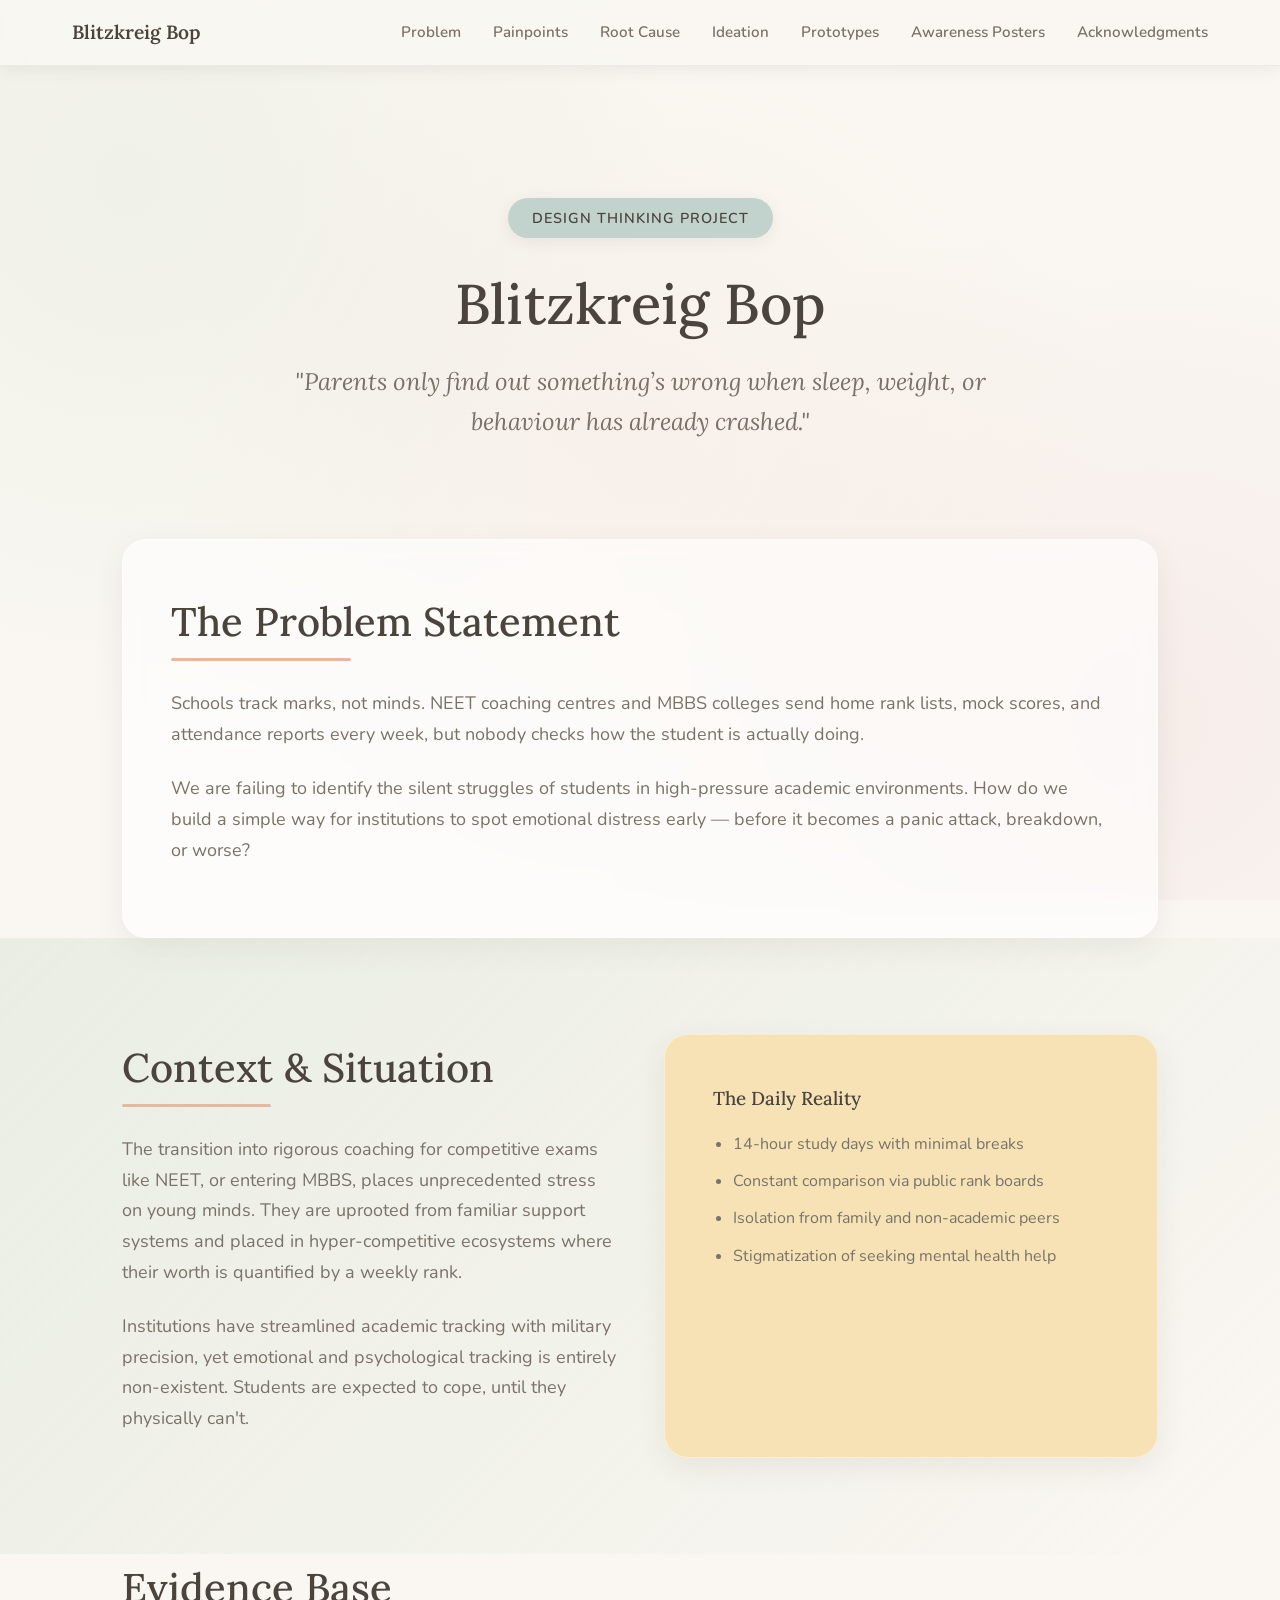
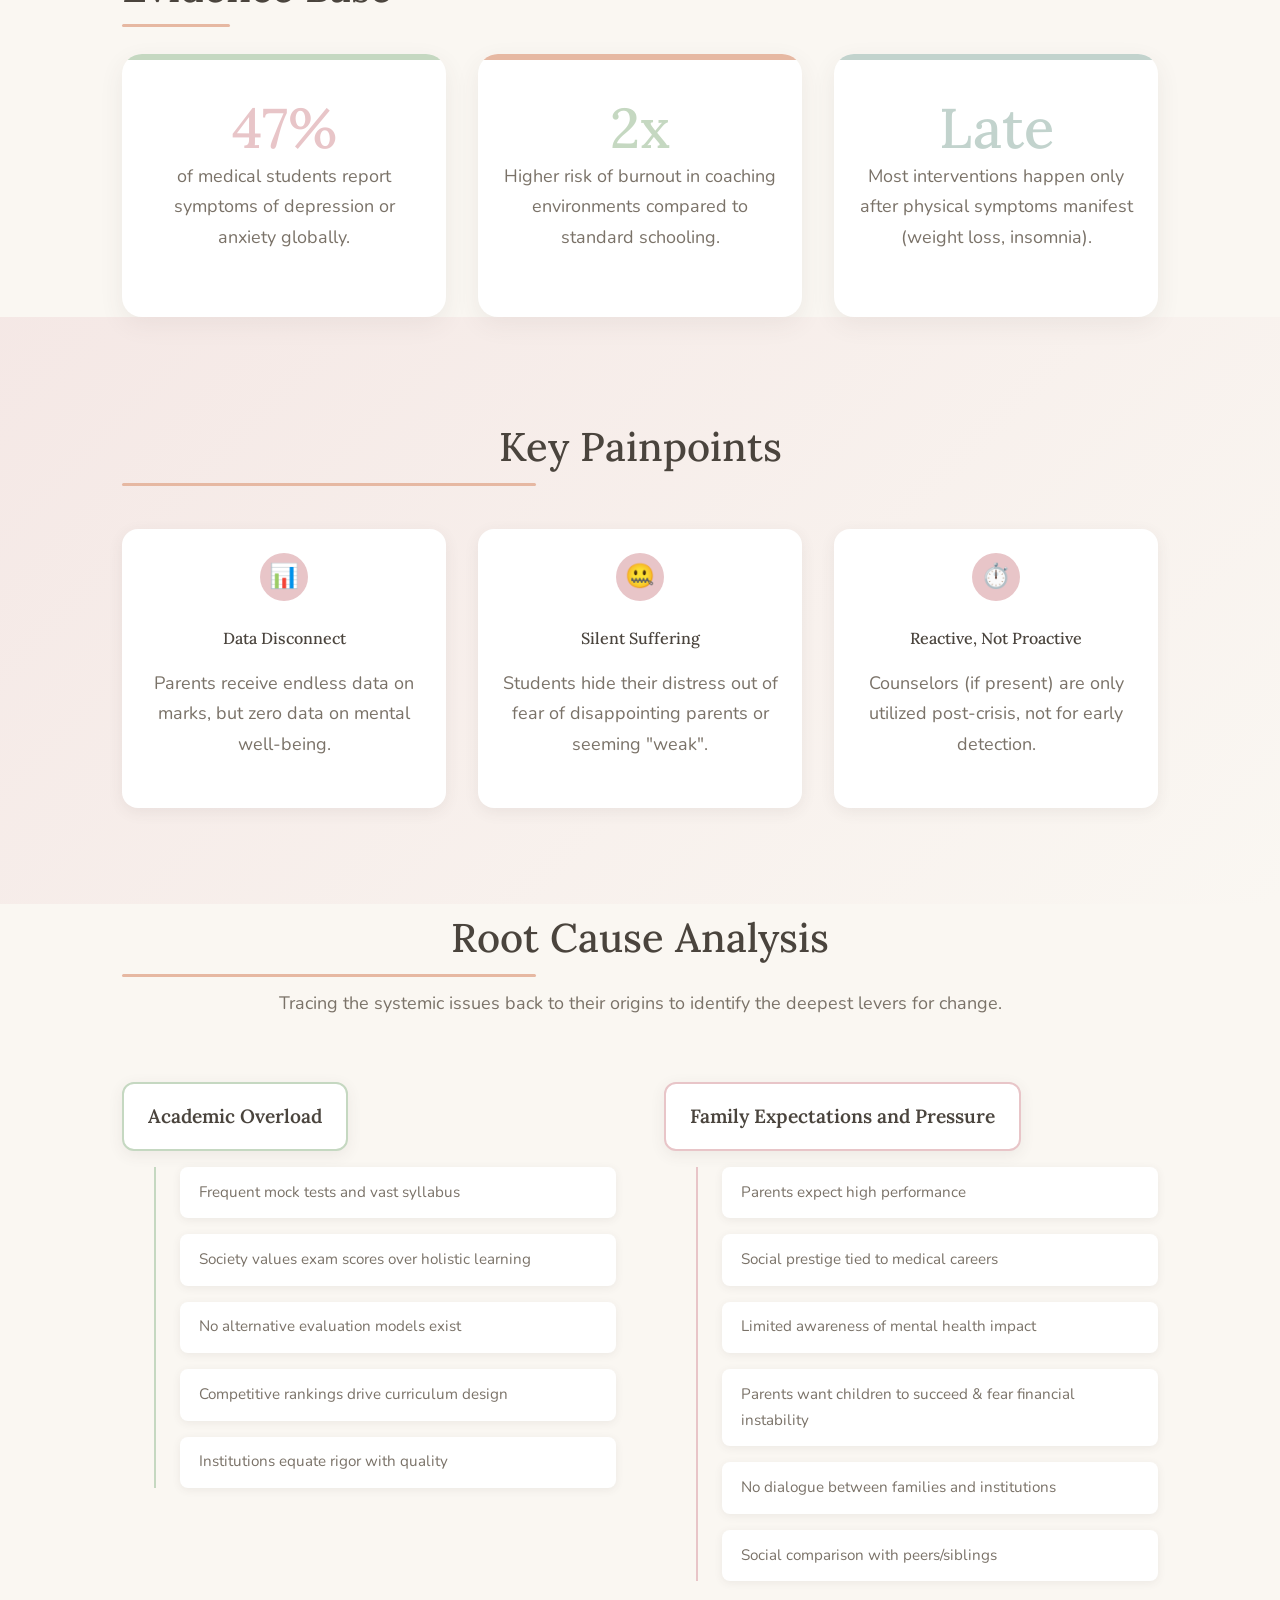
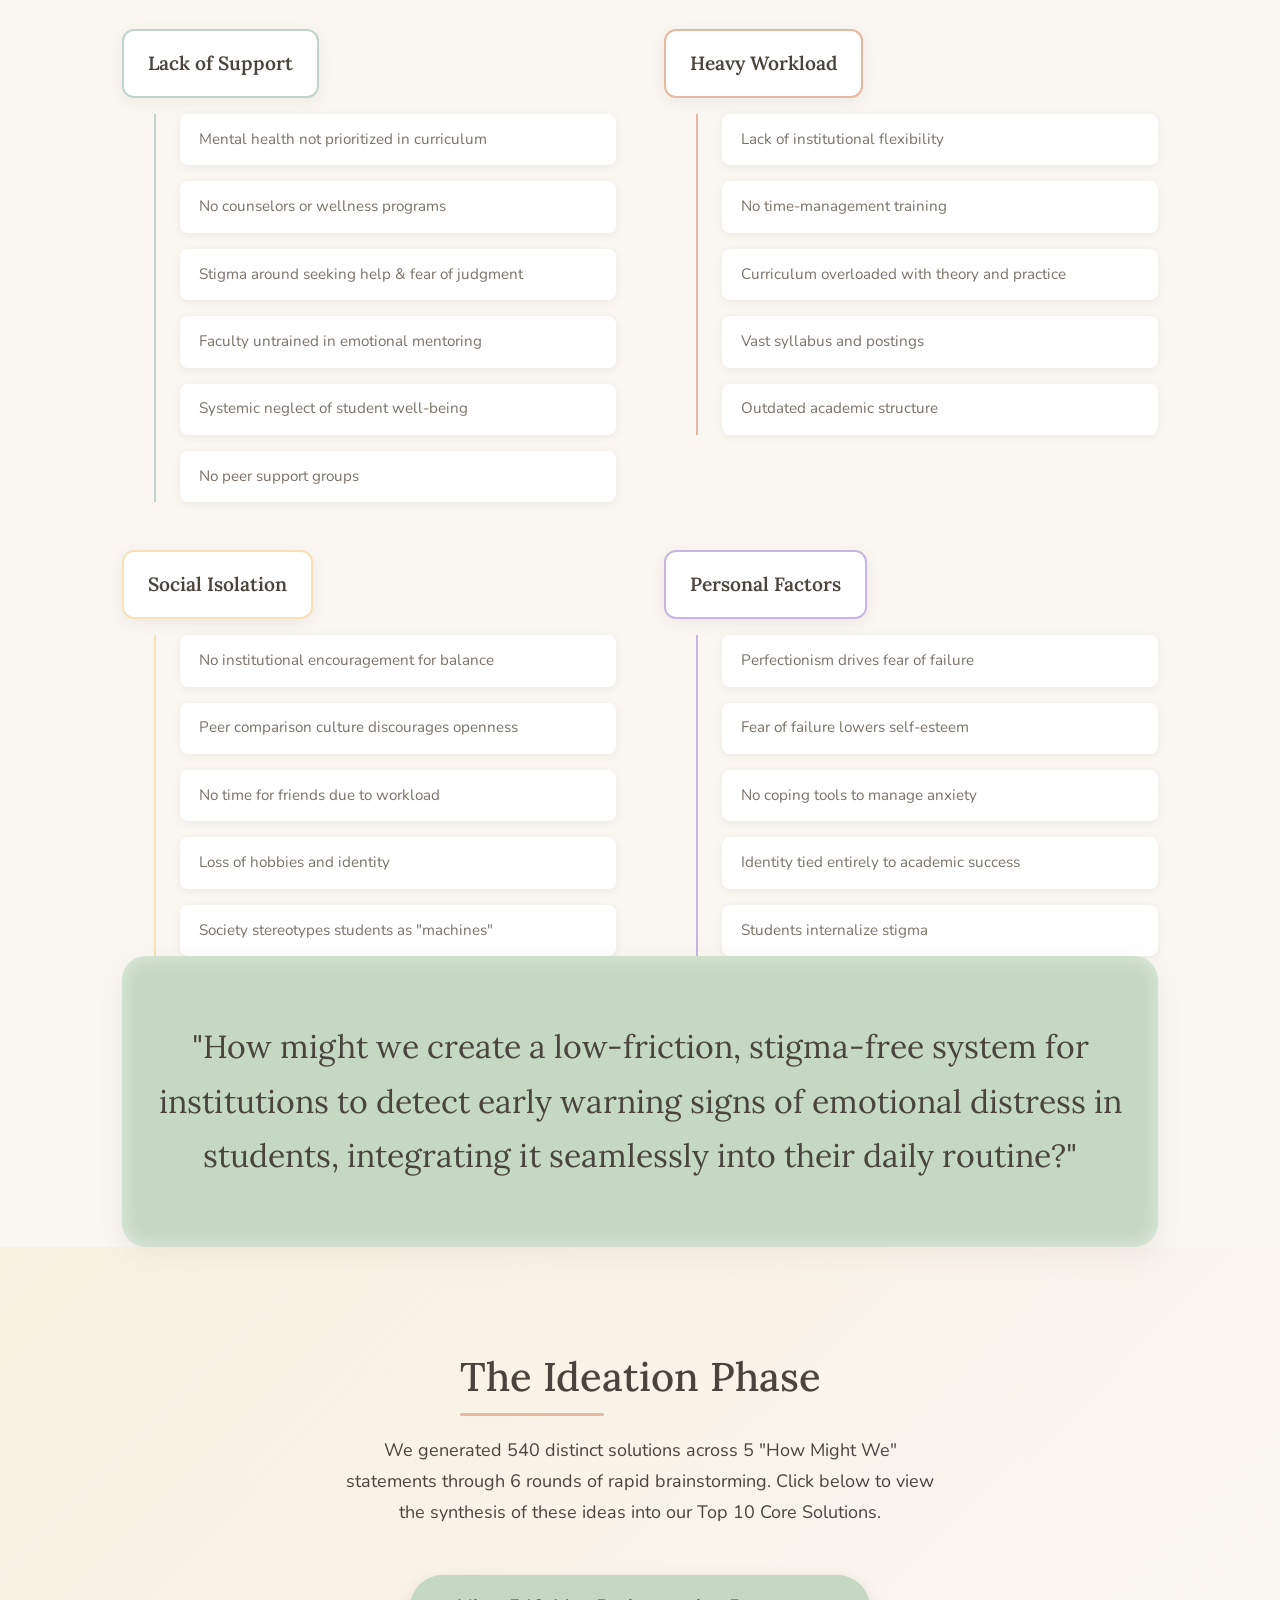
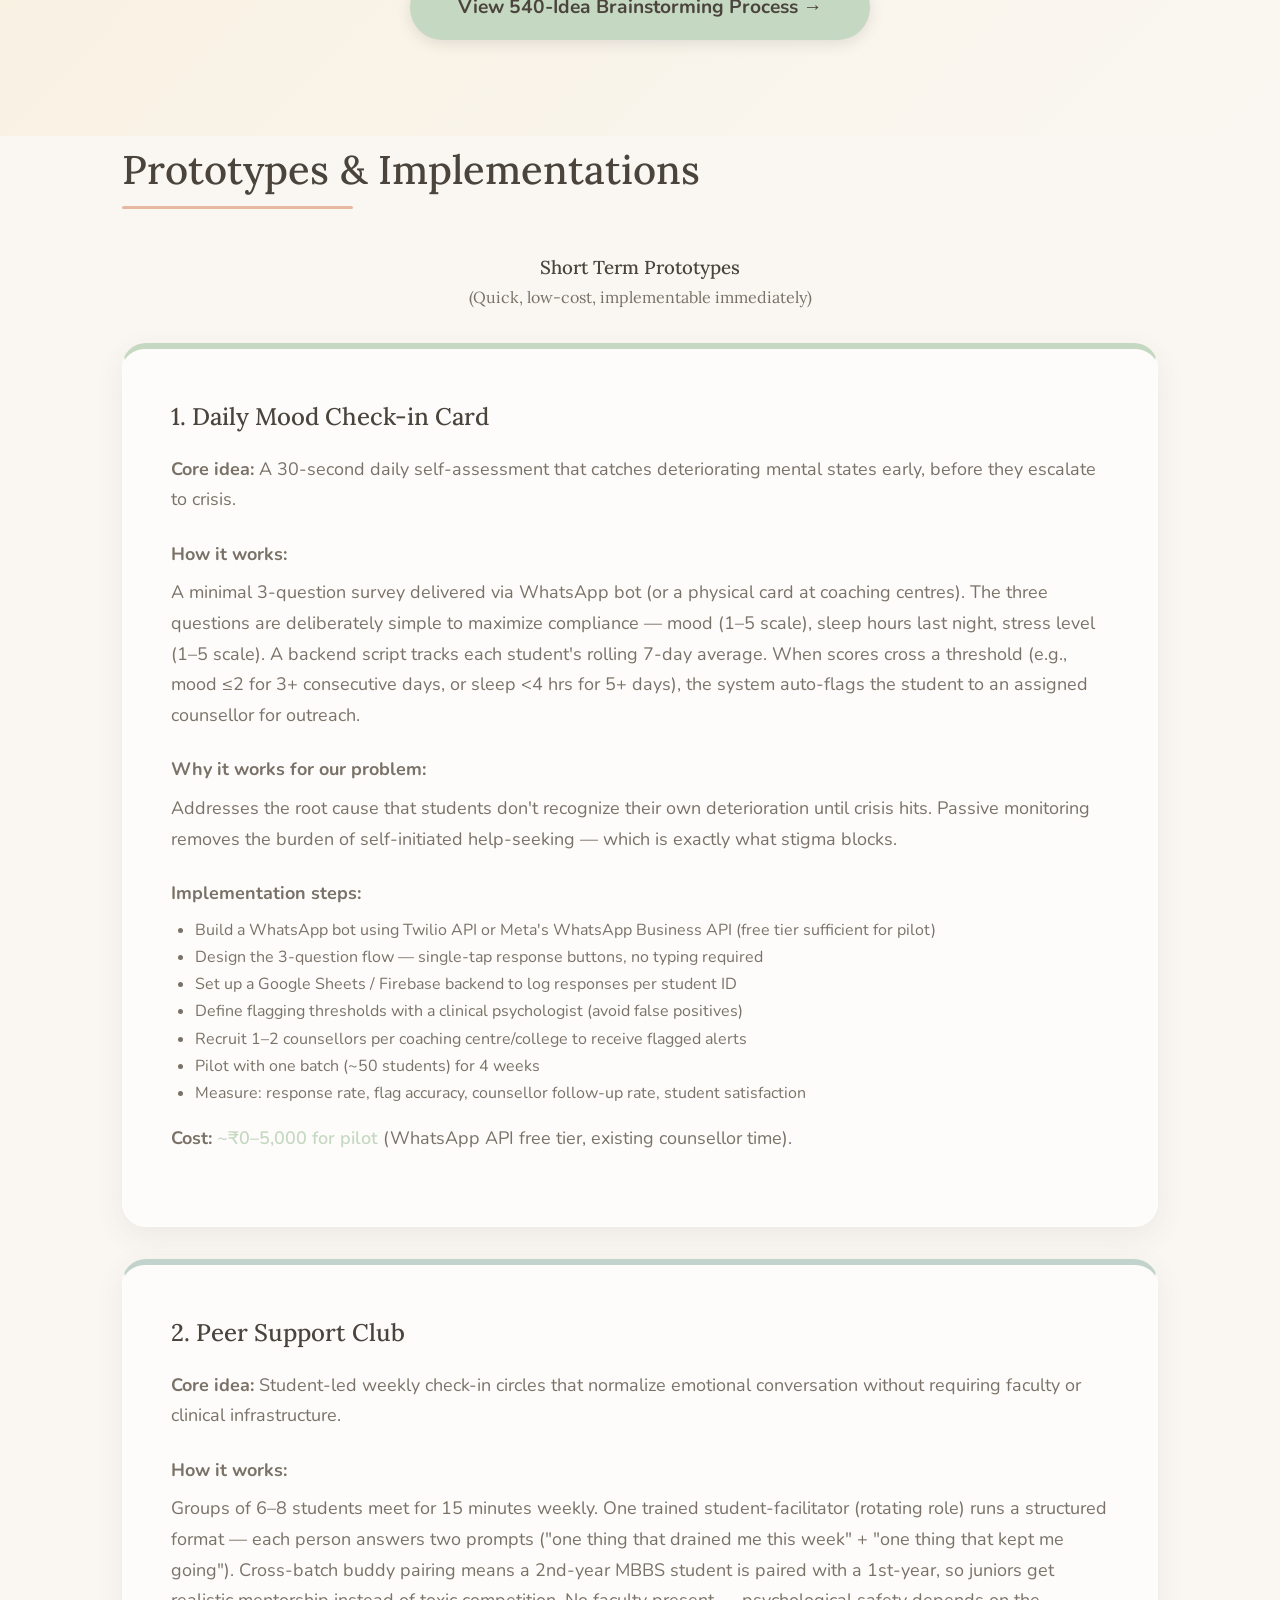
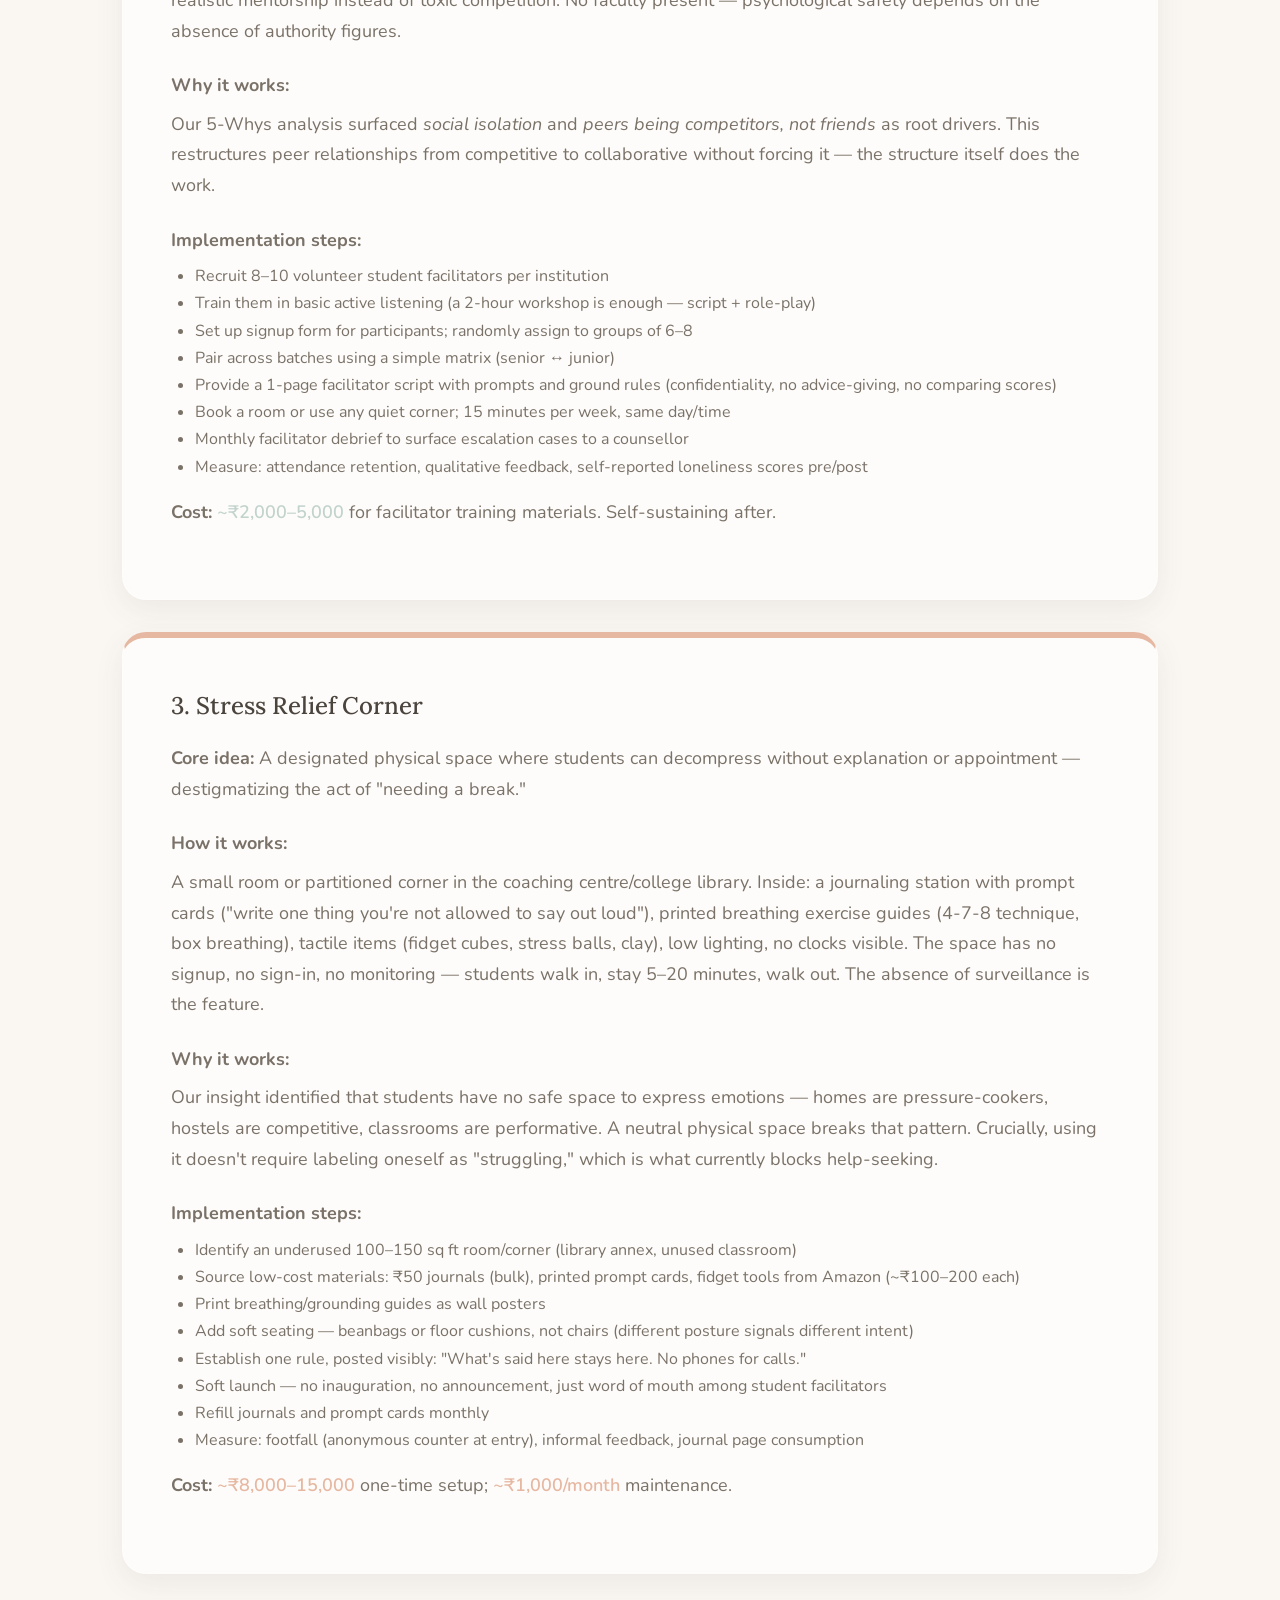
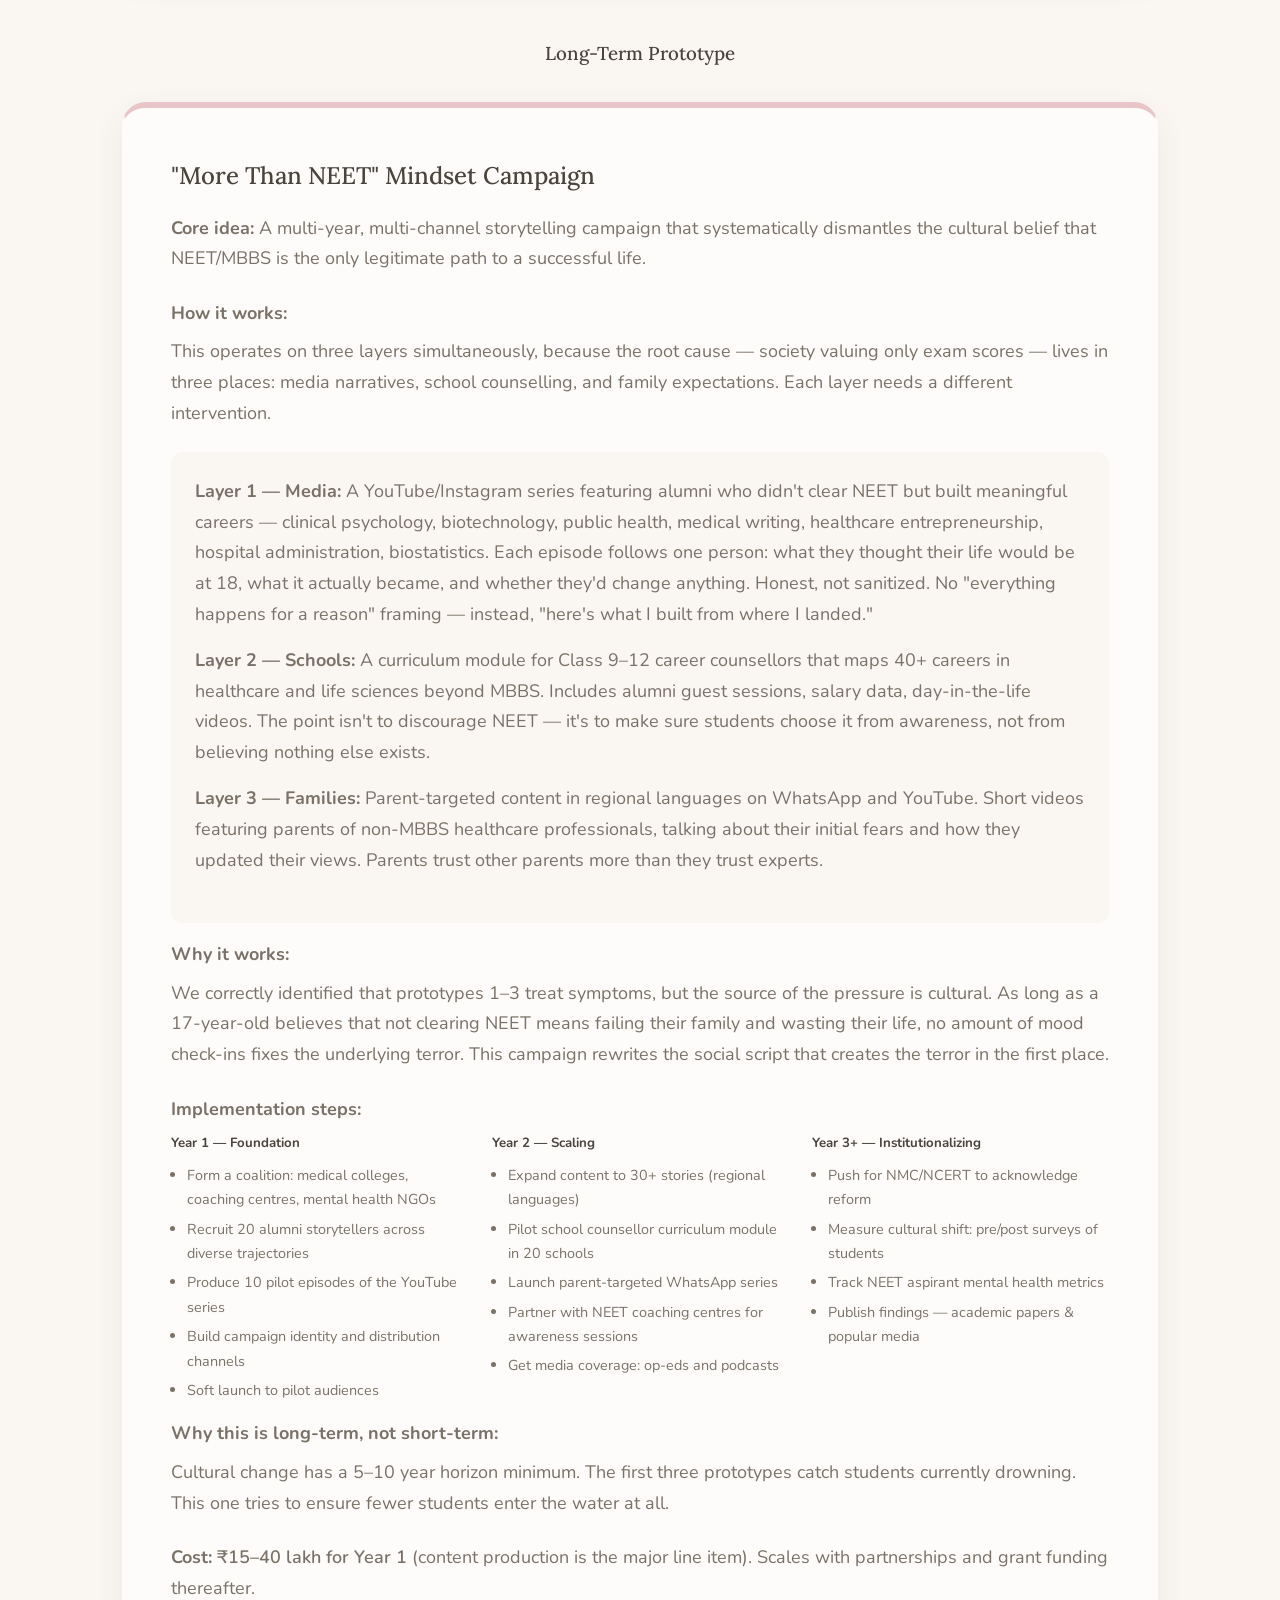
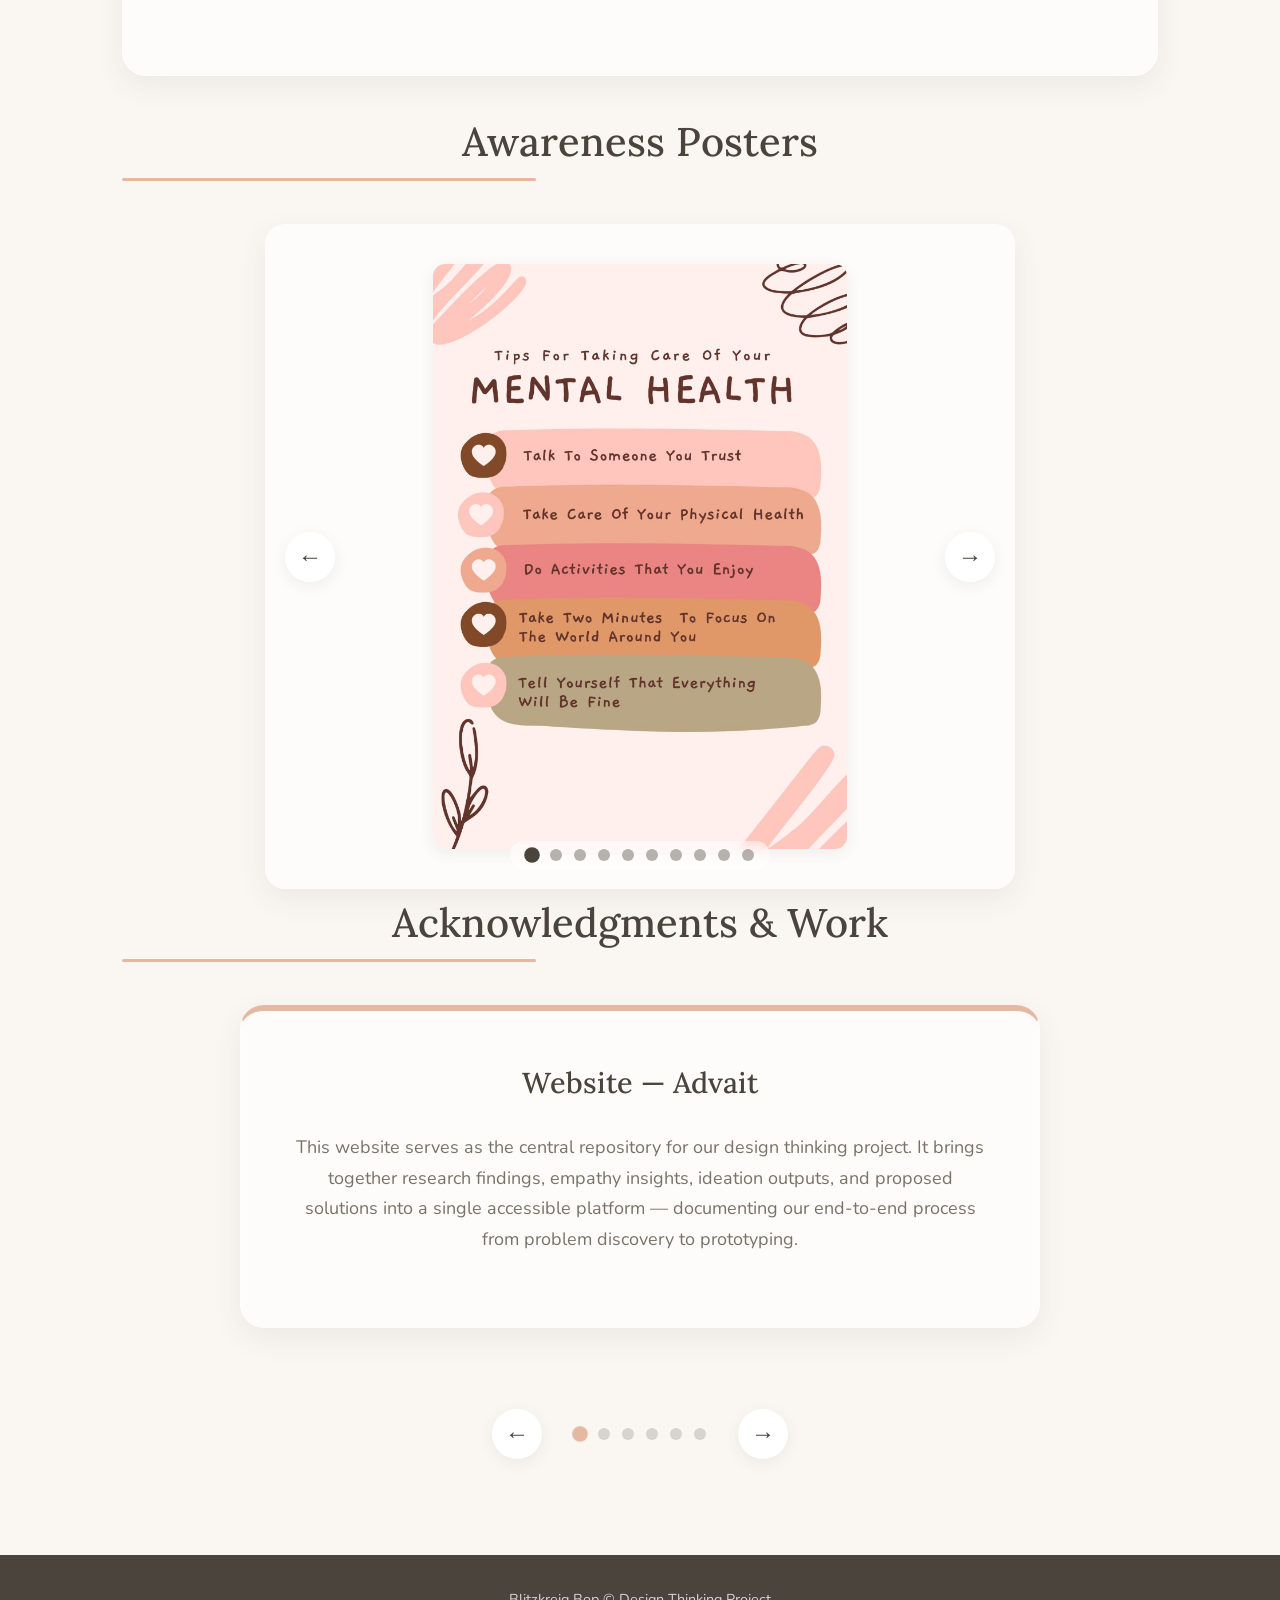
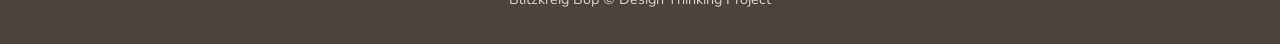
==== index.html @ dcf1cdd2 "Add files via upload" ====
<!DOCTYPE html>
<html lang="en">
<head>
    <meta charset="UTF-8">
    <meta name="viewport" content="width=device-width, initial-scale=1.0">
    <title>Blitzkreig Bop | Early Spotting of Emotional Distress</title>
    <link rel="stylesheet" href="styles.css">
</head>
<body>

    <nav class="navbar">
        <div class="nav-container">
            <a href="#" class="nav-logo">Blitzkreig Bop</a>
            <ul class="nav-links">
                <li><a href="#problem">Problem</a></li>
                <li><a href="#painpoints">Painpoints</a></li>
                <li><a href="#root-cause">Root Cause</a></li>
                <li><a href="#ideas">Ideation</a></li>
                <li><a href="#prototype">Prototypes</a></li>
                <li><a href="#awareness">Awareness Posters</a></li>
                <li><a href="#acknowledgments">Acknowledgments</a></li>
            </ul>
        </div>
    </nav>

    <header class="reveal">
        <div class="container">
            <span class="hero-badge">Design Thinking Project</span>
            <h1>Blitzkreig Bop</h1>
            <p class="hero-subtitle">"Parents only find out something’s wrong when sleep, weight, or behaviour has already crashed."</p>
        </div>
    </header>

    <section id="problem" class="container reveal">
        <div class="card">
            <h2>The Problem Statement</h2>
            <p>Schools track marks, not minds. NEET coaching centres and MBBS colleges send home rank lists, mock scores, and attendance reports every week, but nobody checks how the student is actually doing.</p>
            <p>We are failing to identify the silent struggles of students in high-pressure academic environments. How do we build a simple way for institutions to spot emotional distress early — before it becomes a panic attack, breakdown, or worse?</p>
        </div>
    </section>

    <section id="context" class="bg-sage reveal">
        <div class="container grid-2">
            <div>
                <h2>Context & Situation</h2>
                <p>The transition into rigorous coaching for competitive exams like NEET, or entering MBBS, places unprecedented stress on young minds. They are uprooted from familiar support systems and placed in hyper-competitive ecosystems where their worth is quantified by a weekly rank.</p>
                <p>Institutions have streamlined academic tracking with military precision, yet emotional and psychological tracking is entirely non-existent. Students are expected to cope, until they physically can't.</p>
            </div>
            <div class="card" style="background: var(--pastel-yellow);">
                <h3>The Daily Reality</h3>
                <ul style="list-style-type: disc; padding-left: 20px; color: var(--text-light);">
                    <li style="margin-bottom: 10px;">14-hour study days with minimal breaks</li>
                    <li style="margin-bottom: 10px;">Constant comparison via public rank boards</li>
                    <li style="margin-bottom: 10px;">Isolation from family and non-academic peers</li>
                    <li style="margin-bottom: 10px;">Stigmatization of seeking mental health help</li>
                </ul>
            </div>
        </div>
    </section>

    <section id="evidence" class="container reveal">
        <h2>Evidence Base</h2>
        <div class="grid-3">
            <div class="idea-card">
                <h1 style="color: var(--pastel-rose); margin-bottom: 0;">47%</h1>
                <p>of medical students report symptoms of depression or anxiety globally.</p>
            </div>
            <div class="idea-card">
                <h1 style="color: var(--pastel-sage); margin-bottom: 0;">2x</h1>
                <p>Higher risk of burnout in coaching environments compared to standard schooling.</p>
            </div>
            <div class="idea-card">
                <h1 style="color: var(--pastel-blue); margin-bottom: 0;">Late</h1>
                <p>Most interventions happen only after physical symptoms manifest (weight loss, insomnia).</p>
            </div>
        </div>
    </section>

    <section id="painpoints" class="bg-rose reveal">
        <div class="container">
            <h2 style="text-align: center; width: 100%; margin-bottom: 3rem;">Key Painpoints</h2>
            <ul class="painpoint-list grid-3" style="padding: 0;">
                <li class="painpoint-item" style="flex-direction: column; text-align: center; align-items: center; margin-bottom: 0;">
                    <div class="painpoint-icon" style="margin-right: 0; margin-bottom: 1.5rem;">📊</div>
                    <div>
                        <h4>Data Disconnect</h4>
                        <p>Parents receive endless data on marks, but zero data on mental well-being.</p>
                    </div>
                </li>
                <li class="painpoint-item" style="flex-direction: column; text-align: center; align-items: center; margin-bottom: 0;">
                    <div class="painpoint-icon" style="margin-right: 0; margin-bottom: 1.5rem;">🤐</div>
                    <div>
                        <h4>Silent Suffering</h4>
                        <p>Students hide their distress out of fear of disappointing parents or seeming "weak".</p>
                    </div>
                </li>
                <li class="painpoint-item" style="flex-direction: column; text-align: center; align-items: center; margin-bottom: 0;">
                    <div class="painpoint-icon" style="margin-right: 0; margin-bottom: 1.5rem;">⏱️</div>
                    <div>
                        <h4>Reactive, Not Proactive</h4>
                        <p>Counselors (if present) are only utilized post-crisis, not for early detection.</p>
                    </div>
                </li>
            </ul>
        </div>
    </section>

    <section id="root-cause" class="container reveal">
        <h2 style="text-align: center; width: 100%; margin-bottom: 1rem;">Root Cause Analysis</h2>
        <p style="text-align: center; max-width: 800px; margin: 0 auto 4rem; color: var(--text-light);">Tracing the systemic issues back to their origins to identify the deepest levers for change.</p>
        
        <div class="node-grid">
            <div class="node-group">
                <div class="main-node" style="border-color: var(--pastel-sage);">Academic Overload</div>
                <div class="sub-nodes-list" style="border-left-color: var(--pastel-sage);">
                    <div class="sub-node-item">Frequent mock tests and vast syllabus</div>
                    <div class="sub-node-item">Society values exam scores over holistic learning</div>
                    <div class="sub-node-item">No alternative evaluation models exist</div>
                    <div class="sub-node-item">Competitive rankings drive curriculum design</div>
                    <div class="sub-node-item">Institutions equate rigor with quality</div>
                </div>
            </div>

            <div class="node-group">
                <div class="main-node" style="border-color: var(--pastel-rose);">Family Expectations and Pressure</div>
                <div class="sub-nodes-list" style="border-left-color: var(--pastel-rose);">
                    <div class="sub-node-item">Parents expect high performance</div>
                    <div class="sub-node-item">Social prestige tied to medical careers</div>
                    <div class="sub-node-item">Limited awareness of mental health impact</div>
                    <div class="sub-node-item">Parents want children to succeed & fear financial instability</div>
                    <div class="sub-node-item">No dialogue between families and institutions</div>
                    <div class="sub-node-item">Social comparison with peers/siblings</div>
                </div>
            </div>

            <div class="node-group">
                <div class="main-node" style="border-color: var(--pastel-blue);">Lack of Support</div>
                <div class="sub-nodes-list" style="border-left-color: var(--pastel-blue);">
                    <div class="sub-node-item">Mental health not prioritized in curriculum</div>
                    <div class="sub-node-item">No counselors or wellness programs</div>
                    <div class="sub-node-item">Stigma around seeking help & fear of judgment</div>
                    <div class="sub-node-item">Faculty untrained in emotional mentoring</div>
                    <div class="sub-node-item">Systemic neglect of student well-being</div>
                    <div class="sub-node-item">No peer support groups</div>
                </div>
            </div>

            <div class="node-group">
                <div class="main-node" style="border-color: var(--pastel-peach);">Heavy Workload</div>
                <div class="sub-nodes-list" style="border-left-color: var(--pastel-peach);">
                    <div class="sub-node-item">Lack of institutional flexibility</div>
                    <div class="sub-node-item">No time-management training</div>
                    <div class="sub-node-item">Curriculum overloaded with theory and practice</div>
                    <div class="sub-node-item">Vast syllabus and postings</div>
                    <div class="sub-node-item">Outdated academic structure</div>
                </div>
            </div>

            <div class="node-group">
                <div class="main-node" style="border-color: var(--pastel-yellow);">Social Isolation</div>
                <div class="sub-nodes-list" style="border-left-color: var(--pastel-yellow);">
                    <div class="sub-node-item">No institutional encouragement for balance</div>
                    <div class="sub-node-item">Peer comparison culture discourages openness</div>
                    <div class="sub-node-item">No time for friends due to workload</div>
                    <div class="sub-node-item">Loss of hobbies and identity</div>
                    <div class="sub-node-item">Society stereotypes students as "machines"</div>
                </div>
            </div>

            <div class="node-group">
                <div class="main-node" style="border-color: #C8B6E2;">Personal Factors</div>
                <div class="sub-nodes-list" style="border-left-color: #C8B6E2;">
                    <div class="sub-node-item">Perfectionism drives fear of failure</div>
                    <div class="sub-node-item">Fear of failure lowers self-esteem</div>
                    <div class="sub-node-item">No coping tools to manage anxiety</div>
                    <div class="sub-node-item">Identity tied entirely to academic success</div>
                    <div class="sub-node-item">Students internalize stigma</div>
                </div>
            </div>
        </div>
    </section>

    <section id="hmw" class="container reveal">
        <div class="hmw-statement">
            "How might we create a low-friction, stigma-free system for institutions to detect early warning signs of emotional distress in students, integrating it seamlessly into their daily routine?"
        </div>
    </section>

    <section id="ideas" class="bg-yellow reveal" style="text-align: center; padding: 6rem 0;">
        <div class="container">
            <h2 style="margin-bottom: 1.5rem;">The Ideation Phase</h2>
            <p style="margin-bottom: 3rem; max-width: 600px; margin-left: auto; margin-right: auto; color: var(--text-color);">We generated 540 distinct solutions across 5 "How Might We" statements through 6 rounds of rapid brainstorming. Click below to view the synthesis of these ideas into our Top 10 Core Solutions.</p>
            
            <a href="ideation.html" style="display: inline-block; background-color: var(--pastel-sage); color: var(--text-color); font-weight: bold; font-size: 1.2rem; padding: 1rem 3rem; border-radius: 50px; text-decoration: none; box-shadow: 0 4px 15px rgba(0,0,0,0.1); transition: transform 0.3s ease;">
                View 540-Idea Brainstorming Process →
            </a>
        </div>
    </section>

    <section id="prototype" class="container reveal">
        <h2 style="text-align: center; margin-bottom: 3rem;">Prototypes & Implementations</h2>

        <h3 style="text-align: center; margin-bottom: 2rem;">Short Term Prototypes <span style="font-size: 1rem; color: var(--text-light); font-weight: normal; display: block;">(Quick, low-cost, implementable immediately)</span></h3>
        
        <div class="card" style="border-top: 6px solid var(--pastel-sage); margin-bottom: 2rem;">
            <h4 style="font-size: 1.5rem; margin-bottom: 1rem; color: var(--text-color);">1. Daily Mood Check-in Card</h4>
            <p><strong>Core idea:</strong> A 30-second daily self-assessment that catches deteriorating mental states early, before they escalate to crisis.</p>
            
            <p style="margin-top: 1rem; margin-bottom: 0.5rem;"><strong>How it works:</strong></p>
            <p>A minimal 3-question survey delivered via WhatsApp bot (or a physical card at coaching centres). The three questions are deliberately simple to maximize compliance — mood (1–5 scale), sleep hours last night, stress level (1–5 scale). A backend script tracks each student's rolling 7-day average. When scores cross a threshold (e.g., mood ≤2 for 3+ consecutive days, or sleep &lt;4 hrs for 5+ days), the system auto-flags the student to an assigned counsellor for outreach.</p>
            
            <p style="margin-top: 1rem; margin-bottom: 0.5rem;"><strong>Why it works for our problem:</strong></p>
            <p>Addresses the root cause that students don't recognize their own deterioration until crisis hits. Passive monitoring removes the burden of self-initiated help-seeking — which is exactly what stigma blocks.</p>

            <p style="margin-top: 1rem; margin-bottom: 0.5rem;"><strong>Implementation steps:</strong></p>
            <ul style="list-style-type: disc; padding-left: 1.5rem; margin-bottom: 1rem; color: var(--text-light);">
                <li>Build a WhatsApp bot using Twilio API or Meta's WhatsApp Business API (free tier sufficient for pilot)</li>
                <li>Design the 3-question flow — single-tap response buttons, no typing required</li>
                <li>Set up a Google Sheets / Firebase backend to log responses per student ID</li>
                <li>Define flagging thresholds with a clinical psychologist (avoid false positives)</li>
                <li>Recruit 1–2 counsellors per coaching centre/college to receive flagged alerts</li>
                <li>Pilot with one batch (~50 students) for 4 weeks</li>
                <li>Measure: response rate, flag accuracy, counsellor follow-up rate, student satisfaction</li>
            </ul>

            <p><strong>Cost:</strong> <span style="color: var(--pastel-sage); font-weight: 600;">~₹0–5,000 for pilot</span> (WhatsApp API free tier, existing counsellor time).</p>
        </div>

        <div class="card" style="border-top: 6px solid var(--pastel-blue); margin-bottom: 2rem;">
            <h4 style="font-size: 1.5rem; margin-bottom: 1rem; color: var(--text-color);">2. Peer Support Club</h4>
            <p><strong>Core idea:</strong> Student-led weekly check-in circles that normalize emotional conversation without requiring faculty or clinical infrastructure.</p>
            
            <p style="margin-top: 1rem; margin-bottom: 0.5rem;"><strong>How it works:</strong></p>
            <p>Groups of 6–8 students meet for 15 minutes weekly. One trained student-facilitator (rotating role) runs a structured format — each person answers two prompts ("one thing that drained me this week" + "one thing that kept me going"). Cross-batch buddy pairing means a 2nd-year MBBS student is paired with a 1st-year, so juniors get realistic mentorship instead of toxic competition. No faculty present — psychological safety depends on the absence of authority figures.</p>

            <p style="margin-top: 1rem; margin-bottom: 0.5rem;"><strong>Why it works:</strong></p>
            <p>Our 5-Whys analysis surfaced <em>social isolation</em> and <em>peers being competitors, not friends</em> as root drivers. This restructures peer relationships from competitive to collaborative without forcing it — the structure itself does the work.</p>

            <p style="margin-top: 1rem; margin-bottom: 0.5rem;"><strong>Implementation steps:</strong></p>
            <ul style="list-style-type: disc; padding-left: 1.5rem; margin-bottom: 1rem; color: var(--text-light);">
                <li>Recruit 8–10 volunteer student facilitators per institution</li>
                <li>Train them in basic active listening (a 2-hour workshop is enough — script + role-play)</li>
                <li>Set up signup form for participants; randomly assign to groups of 6–8</li>
                <li>Pair across batches using a simple matrix (senior ↔ junior)</li>
                <li>Provide a 1-page facilitator script with prompts and ground rules (confidentiality, no advice-giving, no comparing scores)</li>
                <li>Book a room or use any quiet corner; 15 minutes per week, same day/time</li>
                <li>Monthly facilitator debrief to surface escalation cases to a counsellor</li>
                <li>Measure: attendance retention, qualitative feedback, self-reported loneliness scores pre/post</li>
            </ul>

            <p><strong>Cost:</strong> <span style="color: var(--pastel-blue); font-weight: 600;">~₹2,000–5,000</span> for facilitator training materials. Self-sustaining after.</p>
        </div>

        <div class="card" style="border-top: 6px solid var(--pastel-peach); margin-bottom: 4rem;">
            <h4 style="font-size: 1.5rem; margin-bottom: 1rem; color: var(--text-color);">3. Stress Relief Corner</h4>
            <p><strong>Core idea:</strong> A designated physical space where students can decompress without explanation or appointment — destigmatizing the act of "needing a break."</p>

            <p style="margin-top: 1rem; margin-bottom: 0.5rem;"><strong>How it works:</strong></p>
            <p>A small room or partitioned corner in the coaching centre/college library. Inside: a journaling station with prompt cards ("write one thing you're not allowed to say out loud"), printed breathing exercise guides (4-7-8 technique, box breathing), tactile items (fidget cubes, stress balls, clay), low lighting, no clocks visible. The space has no signup, no sign-in, no monitoring — students walk in, stay 5–20 minutes, walk out. The absence of surveillance is the feature.</p>

            <p style="margin-top: 1rem; margin-bottom: 0.5rem;"><strong>Why it works:</strong></p>
            <p>Our insight identified that students have no safe space to express emotions — homes are pressure-cookers, hostels are competitive, classrooms are performative. A neutral physical space breaks that pattern. Crucially, using it doesn't require labeling oneself as "struggling," which is what currently blocks help-seeking.</p>

            <p style="margin-top: 1rem; margin-bottom: 0.5rem;"><strong>Implementation steps:</strong></p>
            <ul style="list-style-type: disc; padding-left: 1.5rem; margin-bottom: 1rem; color: var(--text-light);">
                <li>Identify an underused 100–150 sq ft room/corner (library annex, unused classroom)</li>
                <li>Source low-cost materials: ₹50 journals (bulk), printed prompt cards, fidget tools from Amazon (~₹100–200 each)</li>
                <li>Print breathing/grounding guides as wall posters</li>
                <li>Add soft seating — beanbags or floor cushions, not chairs (different posture signals different intent)</li>
                <li>Establish one rule, posted visibly: "What's said here stays here. No phones for calls."</li>
                <li>Soft launch — no inauguration, no announcement, just word of mouth among student facilitators</li>
                <li>Refill journals and prompt cards monthly</li>
                <li>Measure: footfall (anonymous counter at entry), informal feedback, journal page consumption</li>
            </ul>

            <p><strong>Cost:</strong> <span style="color: var(--pastel-peach); font-weight: 600;">~₹8,000–15,000</span> one-time setup; <span style="color: var(--pastel-peach); font-weight: 600;">~₹1,000/month</span> maintenance.</p>
        </div>


        <h3 style="text-align: center; margin-bottom: 2rem;">Long-Term Prototype</h3>

        <div class="card" style="border-top: 6px solid var(--pastel-rose); margin-bottom: 2rem;">
            <h4 style="font-size: 1.5rem; margin-bottom: 1rem; color: var(--text-color);">"More Than NEET" Mindset Campaign</h4>
            <p><strong>Core idea:</strong> A multi-year, multi-channel storytelling campaign that systematically dismantles the cultural belief that NEET/MBBS is the only legitimate path to a successful life.</p>

            <p style="margin-top: 1rem; margin-bottom: 0.5rem;"><strong>How it works:</strong></p>
            <p>This operates on three layers simultaneously, because the root cause — society valuing only exam scores — lives in three places: media narratives, school counselling, and family expectations. Each layer needs a different intervention.</p>
            
            <div style="background-color: var(--bg-color); padding: 1.5rem; border-radius: 12px; margin: 1rem 0;">
                <p style="margin-bottom: 1rem;"><strong>Layer 1 — Media:</strong> A YouTube/Instagram series featuring alumni who didn't clear NEET but built meaningful careers — clinical psychology, biotechnology, public health, medical writing, healthcare entrepreneurship, hospital administration, biostatistics. Each episode follows one person: what they thought their life would be at 18, what it actually became, and whether they'd change anything. Honest, not sanitized. No "everything happens for a reason" framing — instead, "here's what I built from where I landed."</p>
                <p style="margin-bottom: 1rem;"><strong>Layer 2 — Schools:</strong> A curriculum module for Class 9–12 career counsellors that maps 40+ careers in healthcare and life sciences beyond MBBS. Includes alumni guest sessions, salary data, day-in-the-life videos. The point isn't to discourage NEET — it's to make sure students choose it from awareness, not from believing nothing else exists.</p>
                <p><strong>Layer 3 — Families:</strong> Parent-targeted content in regional languages on WhatsApp and YouTube. Short videos featuring parents of non-MBBS healthcare professionals, talking about their initial fears and how they updated their views. Parents trust other parents more than they trust experts.</p>
            </div>

            <p style="margin-top: 1rem; margin-bottom: 0.5rem;"><strong>Why it works:</strong></p>
            <p>We correctly identified that prototypes 1–3 treat symptoms, but the source of the pressure is cultural. As long as a 17-year-old believes that not clearing NEET means failing their family and wasting their life, no amount of mood check-ins fixes the underlying terror. This campaign rewrites the social script that creates the terror in the first place.</p>

            <p style="margin-top: 1rem; margin-bottom: 0.5rem;"><strong>Implementation steps:</strong></p>
            <div class="grid-3" style="gap: 1.5rem; margin-bottom: 1rem;">
                <div>
                    <h5 style="margin-bottom: 0.5rem;">Year 1 — Foundation</h5>
                    <ul style="list-style-type: disc; padding-left: 1rem; color: var(--text-light); font-size: 0.9rem;">
                        <li style="margin-bottom: 0.3rem;">Form a coalition: medical colleges, coaching centres, mental health NGOs</li>
                        <li style="margin-bottom: 0.3rem;">Recruit 20 alumni storytellers across diverse trajectories</li>
                        <li style="margin-bottom: 0.3rem;">Produce 10 pilot episodes of the YouTube series</li>
                        <li style="margin-bottom: 0.3rem;">Build campaign identity and distribution channels</li>
                        <li>Soft launch to pilot audiences</li>
                    </ul>
                </div>
                <div>
                    <h5 style="margin-bottom: 0.5rem;">Year 2 — Scaling</h5>
                    <ul style="list-style-type: disc; padding-left: 1rem; color: var(--text-light); font-size: 0.9rem;">
                        <li style="margin-bottom: 0.3rem;">Expand content to 30+ stories (regional languages)</li>
                        <li style="margin-bottom: 0.3rem;">Pilot school counsellor curriculum module in 20 schools</li>
                        <li style="margin-bottom: 0.3rem;">Launch parent-targeted WhatsApp series</li>
                        <li style="margin-bottom: 0.3rem;">Partner with NEET coaching centres for awareness sessions</li>
                        <li>Get media coverage: op-eds and podcasts</li>
                    </ul>
                </div>
                <div>
                    <h5 style="margin-bottom: 0.5rem;">Year 3+ — Institutionalizing</h5>
                    <ul style="list-style-type: disc; padding-left: 1rem; color: var(--text-light); font-size: 0.9rem;">
                        <li style="margin-bottom: 0.3rem;">Push for NMC/NCERT to acknowledge reform</li>
                        <li style="margin-bottom: 0.3rem;">Measure cultural shift: pre/post surveys of students</li>
                        <li style="margin-bottom: 0.3rem;">Track NEET aspirant mental health metrics</li>
                        <li>Publish findings — academic papers & popular media</li>
                    </ul>
                </div>
            </div>

            <p style="margin-top: 1rem; margin-bottom: 0.5rem;"><strong>Why this is long-term, not short-term:</strong></p>
            <p>Cultural change has a 5–10 year horizon minimum. The first three prototypes catch students currently drowning. This one tries to ensure fewer students enter the water at all.</p>

            <p><strong>Cost:</strong> <span style="font-weight: 600;">₹15–40 lakh for Year 1</span> (content production is the major line item). Scales with partnerships and grant funding thereafter.</p>
        </div>
    </section>

    <section id="awareness" class="container reveal">
        <h2 style="text-align: center; width: 100%; margin-bottom: 3rem;">Awareness Posters</h2>
        <div class="poster-slider-container" id="posterSlider">
            <div class="poster-slider-wrapper">
                <div class="poster-slide"><img src="assets/poster-1.png" alt="Mental Health Matters"></div>
                <div class="poster-slide"><img src="assets/poster-2.png" alt="Tips for Mental Health"></div>
                <div class="poster-slide"><img src="assets/poster-3.png" alt="Healthy Habits"></div>
                <div class="poster-slide"><img src="assets/poster-4.png" alt="Hobbies to reduce Anxiety"></div>
                <div class="poster-slide"><img src="assets/poster-5.png" alt="It's okay to not be okay"></div>
                <div class="poster-slide"><img src="assets/poster-6.png" alt="Mental Health Plants"></div>
                <div class="poster-slide"><img src="assets/poster-7.jpg" alt="Take Care of your Mind"></div>
                <div class="poster-slide"><img src="assets/poster-8.png" alt="Break the Silence"></div>
                <div class="poster-slide"><img src="assets/poster-9.png" alt="It's really not a big deal"></div>
                <div class="poster-slide"><img src="assets/poster-10.png" alt="Mental Health Affects"></div>
            </div>
            <button class="poster-btn poster-prev-btn">←</button>
            <button class="poster-btn poster-next-btn">→</button>
            <div class="poster-dots">
                <span class="poster-dot active" onclick="currentPoster(0)"></span>
                <span class="poster-dot" onclick="currentPoster(1)"></span>
                <span class="poster-dot" onclick="currentPoster(2)"></span>
                <span class="poster-dot" onclick="currentPoster(3)"></span>
                <span class="poster-dot" onclick="currentPoster(4)"></span>
                <span class="poster-dot" onclick="currentPoster(5)"></span>
                <span class="poster-dot" onclick="currentPoster(6)"></span>
                <span class="poster-dot" onclick="currentPoster(7)"></span>
                <span class="poster-dot" onclick="currentPoster(8)"></span>
                <span class="poster-dot" onclick="currentPoster(9)"></span>
            </div>
        </div>
    </section>

    <section id="acknowledgments" class="container reveal" style="padding-bottom: 6rem;">
        <h2 style="text-align: center; width: 100%; margin-bottom: 3rem;">Acknowledgments & Work</h2>
        
        <div class="slider-container">
            <div class="slider-wrapper">
                <div class="slide active">
                    <div class="slide-content card">
                        <h3>Website — Advait</h3>
                        <p>This website serves as the central repository for our design thinking project. It brings together research findings, empathy insights, ideation outputs, and proposed solutions into a single accessible platform — documenting our end-to-end process from problem discovery to prototyping.</p>
                    </div>
                </div>
                <div class="slide">
                    <div class="slide-content card">
                        <h3>Solution Poster — Aditi</h3>
                        <p>A visually structured poster presenting the top solutions our team converged on — including peer support networks, structured mental health check-ins, and faculty sensitisation programs. Each solution is mapped to the specific pain points uncovered during the empathy phase.</p>
                    </div>
                </div>
                <div class="slide">
                    <div class="slide-content card">
                        <h3>Problem Poster, Empathy & Journey Maps, Root Cause Analysis — Satwika</h3>
                        <p>Covers the problem poster articulating the core challenge — extreme academic pressure, isolation, and lack of institutional support. Empathy and journey maps track the emotional arc of students across exam preparation cycles, while the root cause analysis traces systemic contributors to mental health decline in NEET and MBBS contexts.</p>
                    </div>
                </div>
                <div class="slide">
                    <div class="slide-content card">
                        <h3>Awareness Posters — Aniruddh & Kulsum</h3>
                        <p>A series of awareness posters designed to surface the mental health crisis among medical students to a broader audience — peers, faculty, and institutions. The posters translate data and lived experiences into compelling visual narratives that prompt acknowledgment and action.</p>
                    </div>
                </div>
                <div class="slide">
                    <div class="slide-content card">
                        <h3>Prototype — Tanya</h3>
                        <p>An interactive prototype demonstrating how our primary solution would function in a real setting. It simulates key touchpoints such as anonymous help-seeking, peer matching, or faculty reporting pathways — focusing on usability and the student experience.</p>
                    </div>
                </div>
                <div class="slide">
                    <div class="slide-content card">
                        <h3>Top Solutions — Keerthana</h3>
                        <p>A curated presentation of the highest-impact solutions shortlisted through structured ideation and feasibility assessment. Each solution is evaluated against desirability, viability, and implementability — offering institutions a prioritised roadmap for improving student mental health support.</p>
                    </div>
                </div>
            </div>
            
            <div class="slider-controls">
                <button class="slider-btn prev-btn">←</button>
                <div class="slider-dots">
                    <span class="dot active" onclick="currentSlide(0)"></span>
                    <span class="dot" onclick="currentSlide(1)"></span>
                    <span class="dot" onclick="currentSlide(2)"></span>
                    <span class="dot" onclick="currentSlide(3)"></span>
                    <span class="dot" onclick="currentSlide(4)"></span>
                    <span class="dot" onclick="currentSlide(5)"></span>
                </div>
                <button class="slider-btn next-btn">→</button>
            </div>
        </div>
    </section>

    <footer style="text-align: center; padding: 2rem; background-color: var(--text-color); color: var(--bg-color);">
        <p style="color: var(--bg-color); opacity: 0.8; margin: 0; font-size: 0.9rem;">Blitzkreig Bop &copy; Design Thinking Project</p>
    </footer>

    <script>
        // Simple scroll reveal animation for the lofi chill vibe
        function reveal() {
            var reveals = document.querySelectorAll(".reveal");
            for (var i = 0; i < reveals.length; i++) {
                var windowHeight = window.innerHeight;
                var elementTop = reveals[i].getBoundingClientRect().top;
                var elementVisible = 100;
                if (elementTop < windowHeight - elementVisible) {
                    reveals[i].classList.add("active");
                }
            }
        }
        window.addEventListener("scroll", reveal);
        // Trigger once on load
        reveal();

        // Slider logic
        let slideIndex = 0;
        const slides = document.querySelectorAll('.slide');
        const dots = document.querySelectorAll('.dot');
        const prevBtn = document.querySelector('.prev-btn');
        const nextBtn = document.querySelector('.next-btn');

        function showSlide(n) {
            slides.forEach(s => s.classList.remove('active'));
            dots.forEach(d => d.classList.remove('active'));
            
            slideIndex = n;
            if (slideIndex >= slides.length) slideIndex = 0;
            if (slideIndex < 0) slideIndex = slides.length - 1;
            
            slides[slideIndex].classList.add('active');
            dots[slideIndex].classList.add('active');
        }

        function nextSlide() { showSlide(slideIndex + 1); }
        function prevSlide() { showSlide(slideIndex - 1); }
        function currentSlide(n) { showSlide(n); }

        nextBtn.addEventListener('click', nextSlide);
        prevBtn.addEventListener('click', prevSlide);

        // Poster Slider logic
        let posterIndex = 0;
        const posterSlides = document.querySelectorAll('.poster-slide');
        const posterDots = document.querySelectorAll('.poster-dot');
        const posterPrevBtn = document.querySelector('.poster-prev-btn');
        const posterNextBtn = document.querySelector('.poster-next-btn');
        const posterWrapper = document.querySelector('.poster-slider-wrapper');

        function showPoster(n) {
            posterDots.forEach(d => d.classList.remove('active'));
            
            posterIndex = n;
            if (posterIndex >= posterSlides.length) posterIndex = 0;
            if (posterIndex < 0) posterIndex = posterSlides.length - 1;
            
            posterWrapper.style.transform = `translateX(-${posterIndex * 100}%)`;
            posterDots[posterIndex].classList.add('active');
        }

        function nextPoster() { showPoster(posterIndex + 1); }
        function prevPoster() { showPoster(posterIndex - 1); }
        function currentPoster(n) { showPoster(n); }

        posterNextBtn.addEventListener('click', nextPoster);
        posterPrevBtn.addEventListener('click', prevPoster);

        // Swipe support for poster slider
        let touchstartX = 0;
        let touchendX = 0;
        const posterContainer = document.getElementById('posterSlider');

        posterContainer.addEventListener('touchstart', e => {
            touchstartX = e.changedTouches[0].screenX;
        }, {passive: true});

        posterContainer.addEventListener('touchend', e => {
            touchendX = e.changedTouches[0].screenX;
            handleGesture();
        }, {passive: true});

        function handleGesture() {
            if (touchendX < touchstartX - 50) nextPoster();
            if (touchendX > touchstartX + 50) prevPoster();
        }
    </script>
</body>
</html>
---- styles.css ----
@import url('https://fonts.googleapis.com/css2?family=Lora:ital,wght@0,400;0,500;0,600;1,400&family=Nunito:wght@300;400;600;700&display=swap');

:root {
  --bg-color: #FAF7F2;
  --text-color: #4A443D;
  --text-light: #7A7268;

  --pastel-sage: #C5D8C1;
  --pastel-rose: #E8C5C8;
  --pastel-blue: #C2D3CD;
  --pastel-peach: #E6B8A2;
  --pastel-yellow: #F6E2B5;

  --card-bg: rgba(255, 255, 255, 0.6);
  --shadow-color: rgba(74, 68, 61, 0.08);

  --font-heading: 'Lora', serif;
  --font-body: 'Nunito', sans-serif;
}

* {
  box-sizing: border-box;
  margin: 0;
  padding: 0;
}

html {
  scroll-behavior: smooth;
}

body {
  background-color: var(--bg-color);
  color: var(--text-color);
  font-family: var(--font-body);
  line-height: 1.7;
  overflow-x: hidden;
  background-image:
    radial-gradient(circle at 10% 20%, rgba(197, 216, 193, 0.2) 0%, transparent 40%),
    radial-gradient(circle at 90% 80%, rgba(232, 197, 200, 0.2) 0%, transparent 40%),
    radial-gradient(circle at 50% 50%, rgba(230, 184, 162, 0.1) 0%, transparent 60%);
  background-attachment: fixed;
  padding-top: 70px; /* offset for fixed navbar */
}

/* Navbar Styles */
.navbar {
  position: fixed;
  top: 0;
  left: 0;
  width: 100%;
  background: rgba(250, 247, 242, 0.85);
  backdrop-filter: blur(10px);
  -webkit-backdrop-filter: blur(10px);
  z-index: 1000;
  border-bottom: 1px solid rgba(0,0,0,0.05);
  box-shadow: 0 4px 15px var(--shadow-color);
  padding: 1rem 0;
  transition: all 0.3s ease;
}

.nav-container {
  max-width: 1200px;
  margin: 0 auto;
  padding: 0 2rem;
  display: flex;
  justify-content: space-between;
  align-items: center;
}

.nav-logo {
  font-family: var(--font-heading);
  font-size: 1.2rem;
  font-weight: 600;
  color: var(--text-color);
  text-decoration: none;
}

.nav-links {
  list-style: none;
  display: flex;
  gap: 2rem;
}

.nav-links a {
  text-decoration: none;
  color: var(--text-light);
  font-weight: 600;
  font-size: 0.95rem;
  transition: color 0.3s ease;
}

.nav-links a:hover {
  color: var(--pastel-rose);
}

@media (max-width: 768px) {
  .nav-links {
    display: none; /* Hide links on mobile for simplicity, or implement a hamburger menu later */
  }
}


h1,
h2,
h3,
h4 {
  font-family: var(--font-heading);
  font-weight: 500;
  color: var(--text-color);
  margin-bottom: 1rem;
}

h1 {
  font-size: 3.5rem;
  line-height: 1.2;
  margin-bottom: 1.5rem;
}

h2 {
  font-size: 2.5rem;
  margin-bottom: 2rem;
  position: relative;
  display: inline-block;
}

h2::after {
  content: '';
  position: absolute;
  bottom: -5px;
  left: 0;
  width: 40%;
  height: 3px;
  background-color: var(--pastel-peach);
  border-radius: 2px;
}

p {
  font-size: 1.125rem;
  margin-bottom: 1.5rem;
  color: var(--text-light);
}

.container {
  max-width: 1100px;
  margin: 0 auto;
  padding: 0 2rem;
}

section {
  padding: 6rem 0;
  position: relative;
}

/* Header / Hero */
header {
  padding: 8rem 0 6rem;
  text-align: center;
}

.hero-badge {
  display: inline-block;
  padding: 0.5rem 1.5rem;
  background-color: var(--pastel-blue);
  color: var(--text-color);
  border-radius: 50px;
  font-weight: 600;
  font-size: 0.9rem;
  text-transform: uppercase;
  letter-spacing: 1px;
  margin-bottom: 2rem;
  box-shadow: 0 4px 15px var(--shadow-color);
}

.hero-subtitle {
  font-size: 1.5rem;
  max-width: 800px;
  margin: 0 auto;
  font-family: var(--font-heading);
  font-style: italic;
  color: var(--text-light);
}

/* Cards & Layouts */
.card {
  background: var(--card-bg);
  backdrop-filter: blur(10px);
  -webkit-backdrop-filter: blur(10px);
  border: 1px solid rgba(255, 255, 255, 0.4);
  border-radius: 24px;
  padding: 3rem;
  box-shadow: 0 10px 30px var(--shadow-color);
  transition: transform 0.4s cubic-bezier(0.165, 0.84, 0.44, 1), box-shadow 0.4s ease;
}

.card:hover {
  transform: translateY(-5px);
  box-shadow: 0 15px 40px rgba(74, 68, 61, 0.12);
}

.grid-2 {
  display: grid;
  grid-template-columns: 1fr 1fr;
  gap: 3rem;
}

.grid-3 {
  display: grid;
  grid-template-columns: repeat(3, 1fr);
  gap: 2rem;
}

/* Specific Sections */
.bg-sage {
  background: linear-gradient(135deg, rgba(197, 216, 193, 0.3) 0%, transparent 100%);
}

.bg-rose {
  background: linear-gradient(135deg, rgba(232, 197, 200, 0.3) 0%, transparent 100%);
}

.bg-yellow {
  background: linear-gradient(135deg, rgba(246, 226, 181, 0.3) 0%, transparent 100%);
}

/* Painpoints */
.painpoint-list {
  list-style: none;
}

.painpoint-item {
  display: flex;
  align-items: flex-start;
  margin-bottom: 2rem;
  background: white;
  padding: 1.5rem;
  border-radius: 16px;
  box-shadow: 0 4px 15px var(--shadow-color);
}

.painpoint-icon {
  width: 48px;
  height: 48px;
  min-width: 48px;
  background-color: var(--pastel-rose);
  border-radius: 50%;
  display: flex;
  align-items: center;
  justify-content: center;
  margin-right: 1.5rem;
  font-size: 1.5rem;
}

/* How Might We */
.hmw-statement {
  font-size: 2rem;
  font-family: var(--font-heading);
  text-align: center;
  color: var(--text-color);
  padding: 4rem 2rem;
  background-color: var(--pastel-sage);
  border-radius: 24px;
  box-shadow: inset 0 0 20px rgba(255, 255, 255, 0.5), 0 10px 30px var(--shadow-color);
}

/* Ideas & Prototype */
.idea-card {
  text-align: center;
  padding: 2.5rem 1.5rem;
  background: white;
  border-radius: 20px;
  position: relative;
  overflow: hidden;
  box-shadow: 0 8px 25px var(--shadow-color);
  transition: all 0.3s ease;
}

.idea-card:hover {
  transform: translateY(-10px);
}

.idea-card::before {
  content: '';
  position: absolute;
  top: 0;
  left: 0;
  width: 100%;
  height: 6px;
}

.idea-card:nth-child(5n+1)::before {
  background-color: var(--pastel-sage);
}

.idea-card:nth-child(5n+2)::before {
  background-color: var(--pastel-peach);
}

.idea-card:nth-child(5n+3)::before {
  background-color: var(--pastel-blue);
}

.idea-card:nth-child(5n+4)::before {
  background-color: var(--pastel-rose);
}

.idea-card:nth-child(5n+5)::before {
  background-color: var(--pastel-yellow);
}

/* Flow Diagram */
.flow-diagram {
  display: flex;
  flex-direction: column;
  gap: 1.5rem;
  align-items: center;
}

.flow-step {
  background: white;
  padding: 1.5rem 3rem;
  border-radius: 50px;
  box-shadow: 0 4px 15px var(--shadow-color);
  font-weight: 600;
  position: relative;
  text-align: center;
  width: 80%;
  max-width: 500px;
}

.flow-arrow {
  height: 40px;
  width: 2px;
  background-color: var(--pastel-blue);
  position: relative;
}

.flow-arrow::after {
  content: '';
  position: absolute;
  bottom: 0;
  left: 50%;
  transform: translateX(-50%);
  width: 0;
  height: 0;
  border-left: 8px solid transparent;
  border-right: 8px solid transparent;
  border-top: 8px solid var(--pastel-blue);
}

/* Node Workflow Tree */
.node-grid {
  display: grid;
  grid-template-columns: 1fr 1fr;
  gap: 3rem;
  margin-top: 3rem;
}

.node-group {
  display: flex;
  flex-direction: column;
}

.main-node {
  padding: 1rem 1.5rem;
  border-radius: 12px;
  font-weight: 600;
  font-family: var(--font-heading);
  font-size: 1.2rem;
  color: var(--text-color);
  position: relative;
  box-shadow: 0 4px 15px var(--shadow-color);
  z-index: 2;
  align-self: flex-start;
  background: white;
  border: 2px solid;
}

.sub-nodes-list {
  margin-top: 1rem;
  margin-left: 2rem;
  padding-left: 1.5rem;
  display: flex;
  flex-direction: column;
  gap: 1rem;
  position: relative;
  border-left: 2px solid;
}

.sub-node-item {
  background: white;
  padding: 0.8rem 1.2rem;
  border-radius: 8px;
  font-size: 0.95rem;
  color: var(--text-light);
  position: relative;
  box-shadow: 0 2px 8px var(--shadow-color);
}

.sub-node-item::before {
  content: '';
  position: absolute;
  left: -1.5rem;
  top: 50%;
  transform: translateY(-50%);
  width: 1.5rem;
  height: 2px;
}

/* Acknowledgments */
footer {
  text-align: center;
  padding: 4rem 0;
  background-color: var(--text-color);
  color: var(--bg-color);
}

footer p {
  color: var(--bg-color);
  opacity: 0.8;
  margin: 0;
}

/* Animations */
.reveal {
  opacity: 0;
  transform: translateY(30px);
  transition: all 0.8s ease-out;
}

.reveal.active {
  opacity: 1;
  transform: translateY(0);
}

/* Slider Styles */
.slider-container {
  position: relative;
  max-width: 800px;
  margin: 0 auto;
}

.slider-wrapper {
  position: relative;
  height: 380px;
}

.slide {
  position: absolute;
  top: 0;
  left: 0;
  width: 100%;
  opacity: 0;
  transition: opacity 0.5s ease-in-out, transform 0.5s ease-in-out;
  transform: translateX(30px);
  pointer-events: none;
}

.slide.active {
  opacity: 1;
  transform: translateX(0);
  pointer-events: auto;
}

.slide-content {
  text-align: center;
  padding: 3rem;
  background-color: var(--card-bg);
  border-top: 6px solid var(--pastel-peach);
  height: 100%;
  display: flex;
  flex-direction: column;
  justify-content: center;
}

.slide-content h3 {
  color: var(--text-color);
  font-size: 1.8rem;
  margin-bottom: 1.5rem;
}

.slider-controls {
  display: flex;
  justify-content: center;
  align-items: center;
  gap: 2rem;
  margin-top: 1.5rem;
}

.slider-btn {
  background: white;
  border: none;
  width: 50px;
  height: 50px;
  border-radius: 50%;
  font-size: 1.5rem;
  color: var(--text-color);
  cursor: pointer;
  box-shadow: 0 4px 15px var(--shadow-color);
  transition: all 0.3s ease;
  display: flex;
  align-items: center;
  justify-content: center;
}

.slider-btn:hover {
  background: var(--pastel-sage);
  transform: scale(1.1);
}

.slider-dots {
  display: flex;
  gap: 12px;
}

.dot {
  width: 12px;
  height: 12px;
  border-radius: 50%;
  background-color: rgba(74, 68, 61, 0.2);
  cursor: pointer;
  transition: all 0.3s ease;
}

.dot.active {
  background-color: var(--pastel-peach);
  transform: scale(1.3);
}

/* Poster Slider Styles */
.poster-slider-container {
  position: relative;
  max-width: 750px;
  margin: 0 auto;
  overflow: hidden;
  border-radius: 20px;
  box-shadow: 0 10px 30px var(--shadow-color);
  background: var(--card-bg);
}

.poster-slider-wrapper {
  display: flex;
  transition: transform 0.5s ease-in-out;
}

.poster-slide {
  min-width: 100%;
  box-sizing: border-box;
  display: flex;
  justify-content: center;
  align-items: center;
  padding: 2.5rem 4rem; /* Leave room for the left/right buttons */
}

.poster-slide img {
  width: auto;
  max-width: 100%;
  max-height: 65vh; /* Ensure it fits vertically within the viewport */
  object-fit: contain;
  display: block;
  border-radius: 12px;
  box-shadow: 0 4px 15px var(--shadow-color);
}

.poster-btn {
  position: absolute;
  top: 50%;
  transform: translateY(-50%);
  background: rgba(255,255,255,0.9);
  border: none;
  width: 50px;
  height: 50px;
  border-radius: 50%;
  font-size: 1.5rem;
  color: var(--text-color);
  cursor: pointer;
  z-index: 10;
  box-shadow: 0 4px 15px var(--shadow-color);
  transition: all 0.3s ease;
  display: flex;
  align-items: center;
  justify-content: center;
}

.poster-btn:hover {
  background: var(--pastel-sage);
  transform: translateY(-50%) scale(1.1);
}

.poster-prev-btn {
  left: 20px;
}

.poster-next-btn {
  right: 20px;
}

.poster-dots {
  position: absolute;
  bottom: 20px;
  left: 50%;
  transform: translateX(-50%);
  display: flex;
  gap: 12px;
  z-index: 10;
  background: rgba(255, 255, 255, 0.5);
  padding: 8px 16px;
  border-radius: 20px;
  backdrop-filter: blur(5px);
}

.poster-dot {
  width: 12px;
  height: 12px;
  border-radius: 50%;
  background-color: rgba(74, 68, 61, 0.4);
  cursor: pointer;
  transition: all 0.3s ease;
}

.poster-dot.active {
  background-color: var(--text-color);
  transform: scale(1.3);
}

/* Responsive */
@media (max-width: 768px) {
  h1 {
    font-size: 2.5rem;
  }

  h2 {
    font-size: 2rem;
  }

  .grid-2,
  .grid-3 {
    grid-template-columns: 1fr;
  }

  .card {
    padding: 2rem;
  }

  .slider-wrapper {
    height: 480px;
  }

  .slide-content {
    padding: 2rem 1.5rem;
  }
}
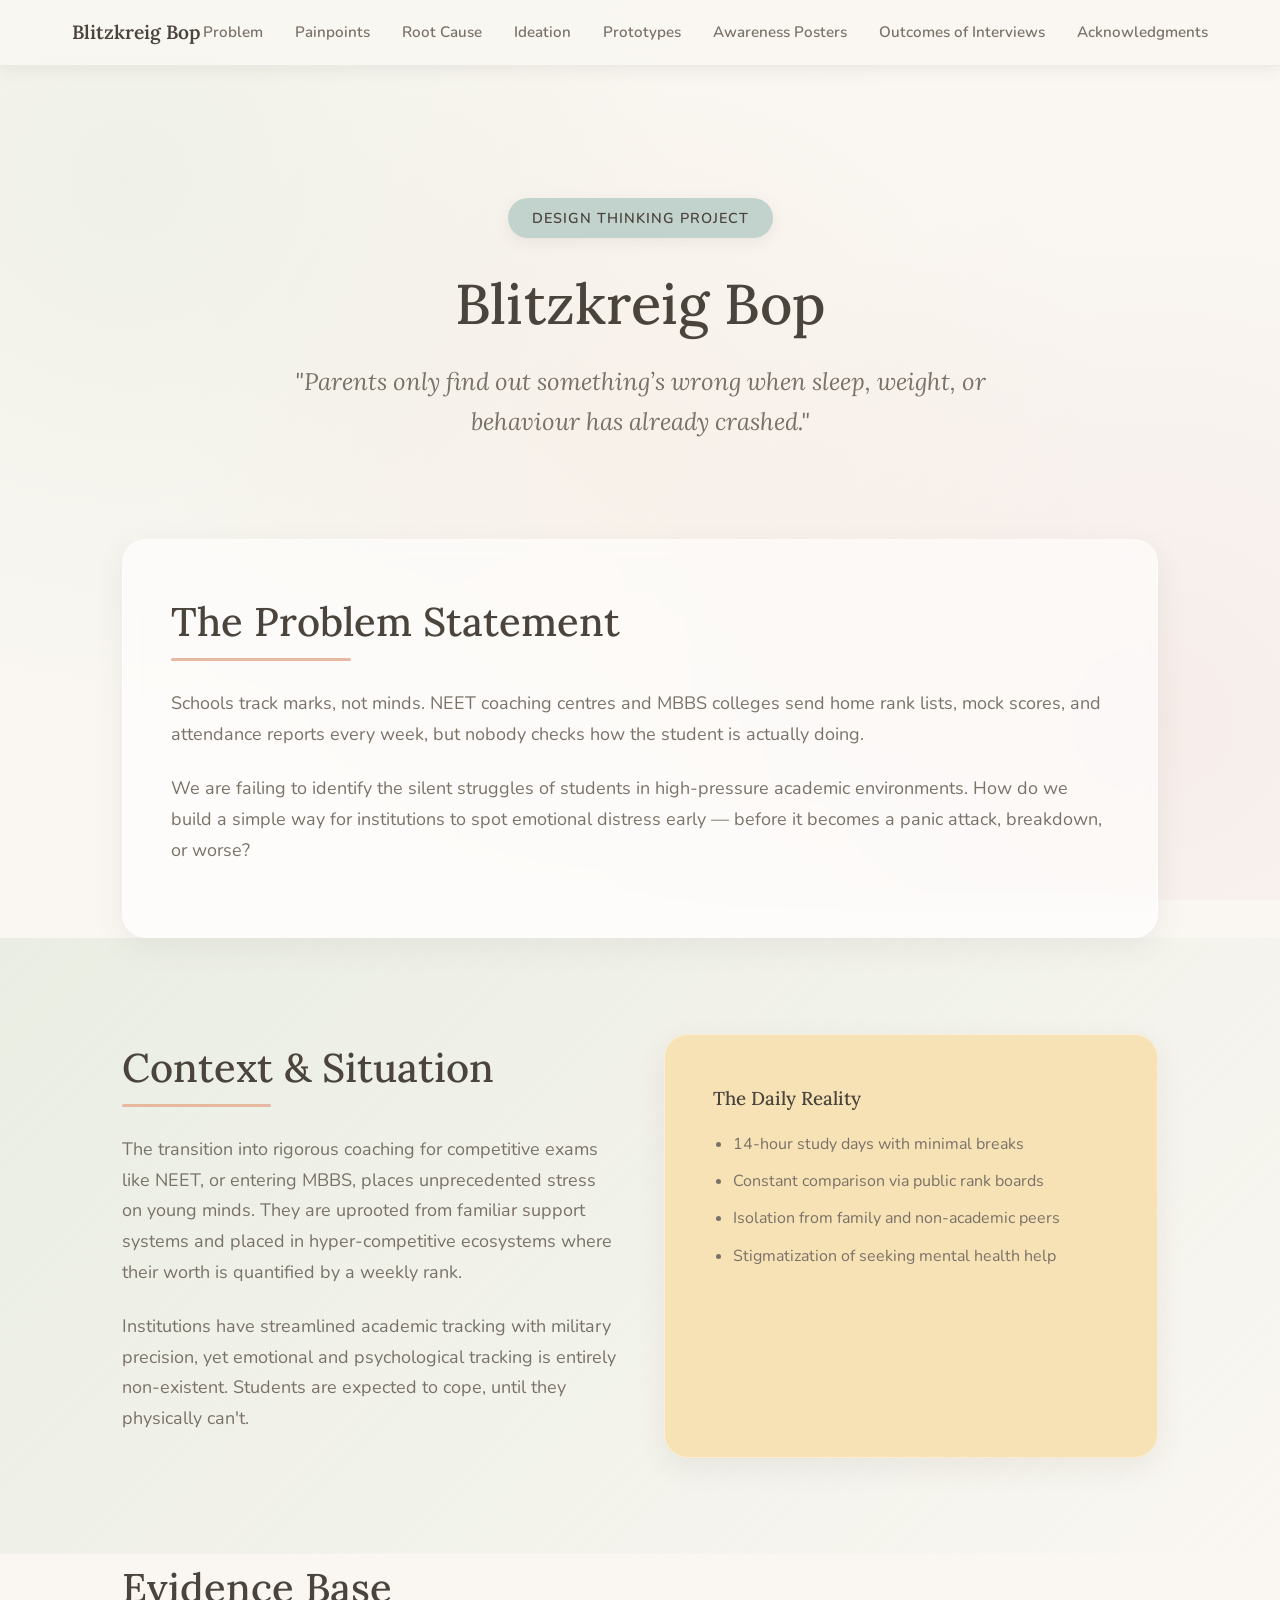
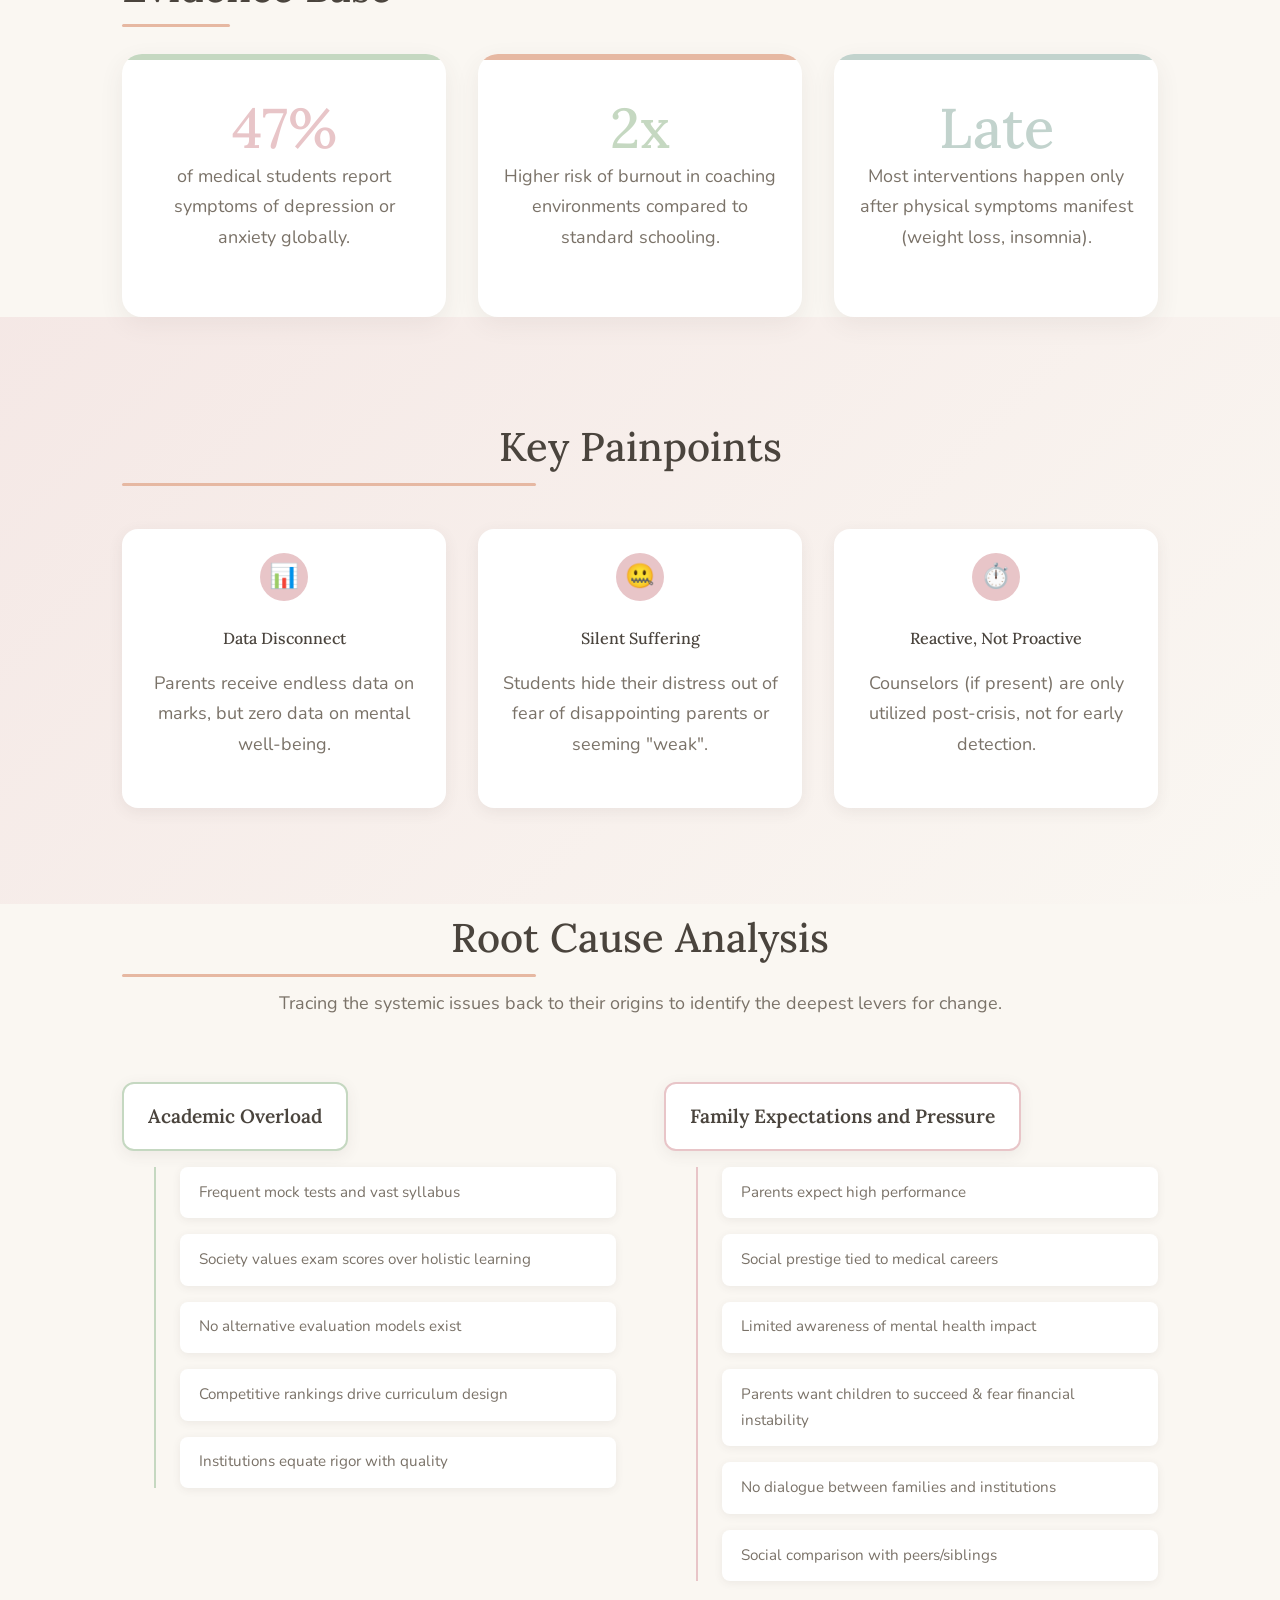
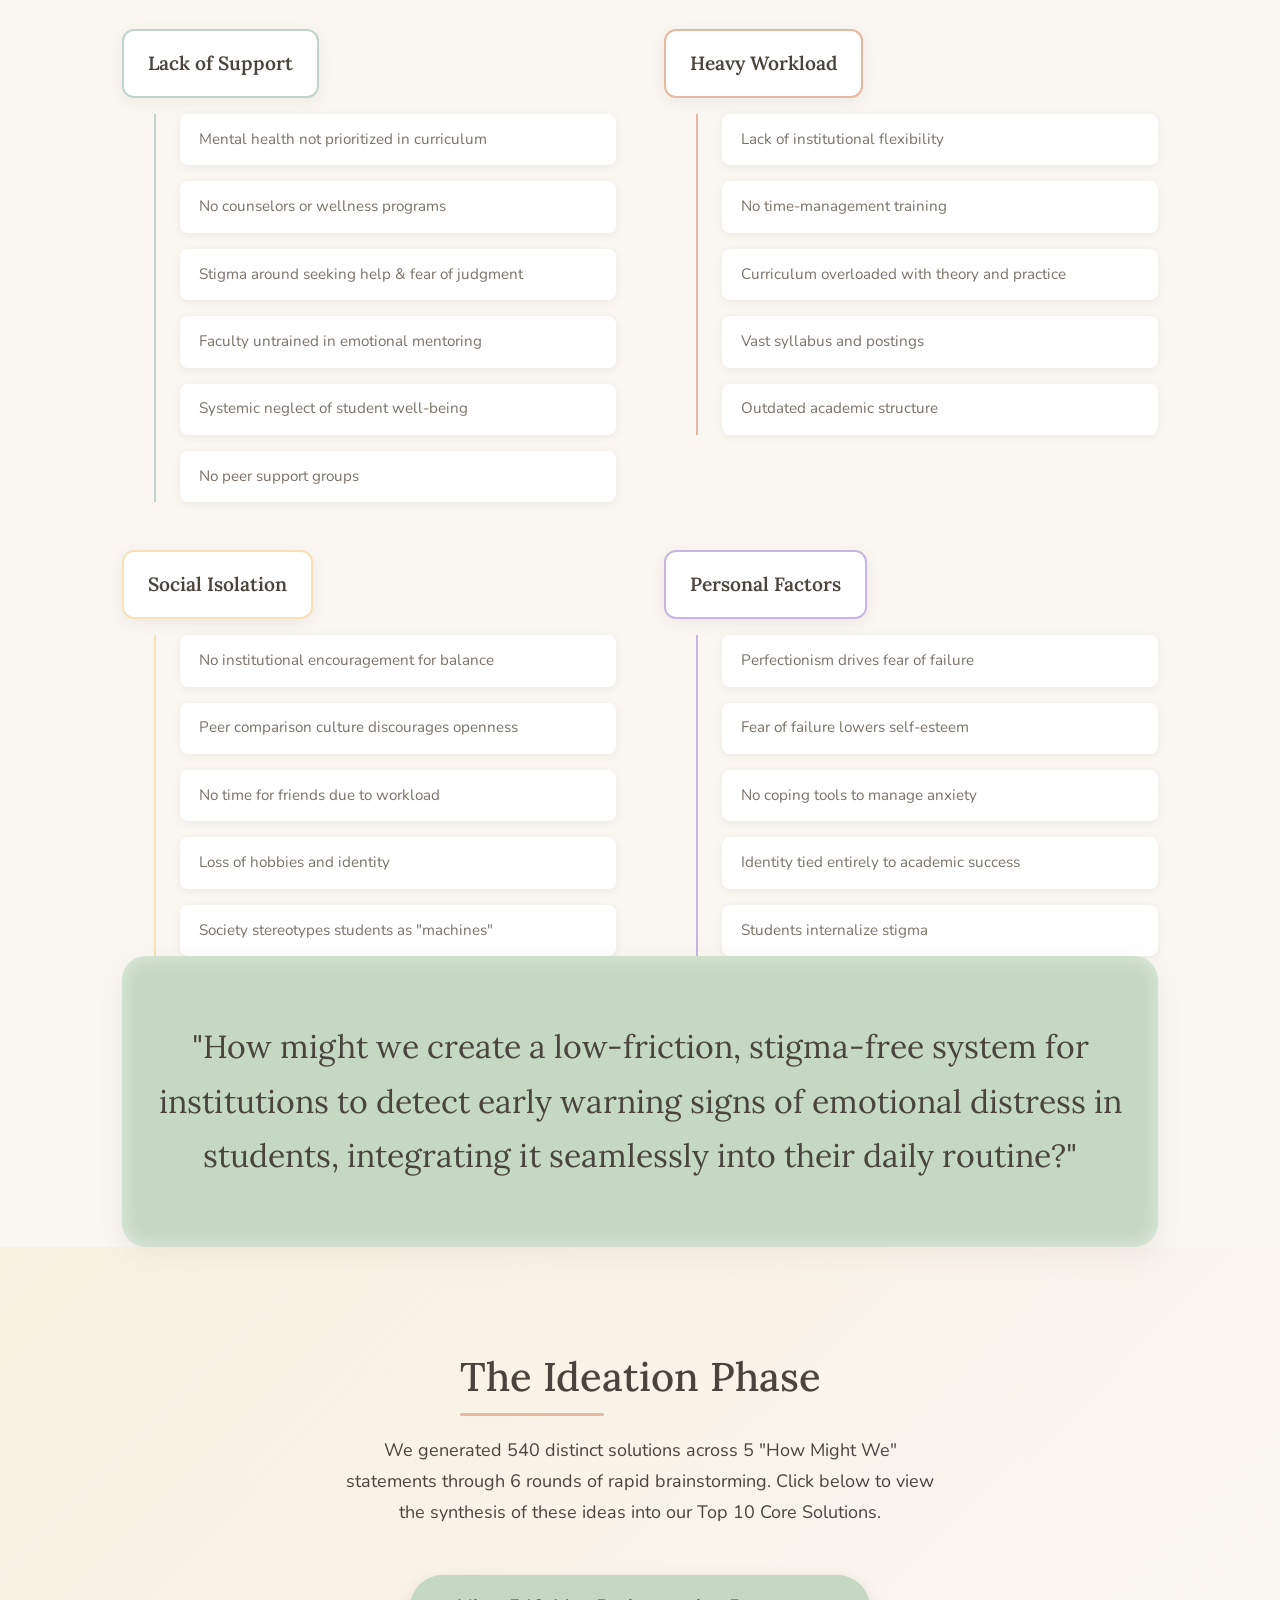
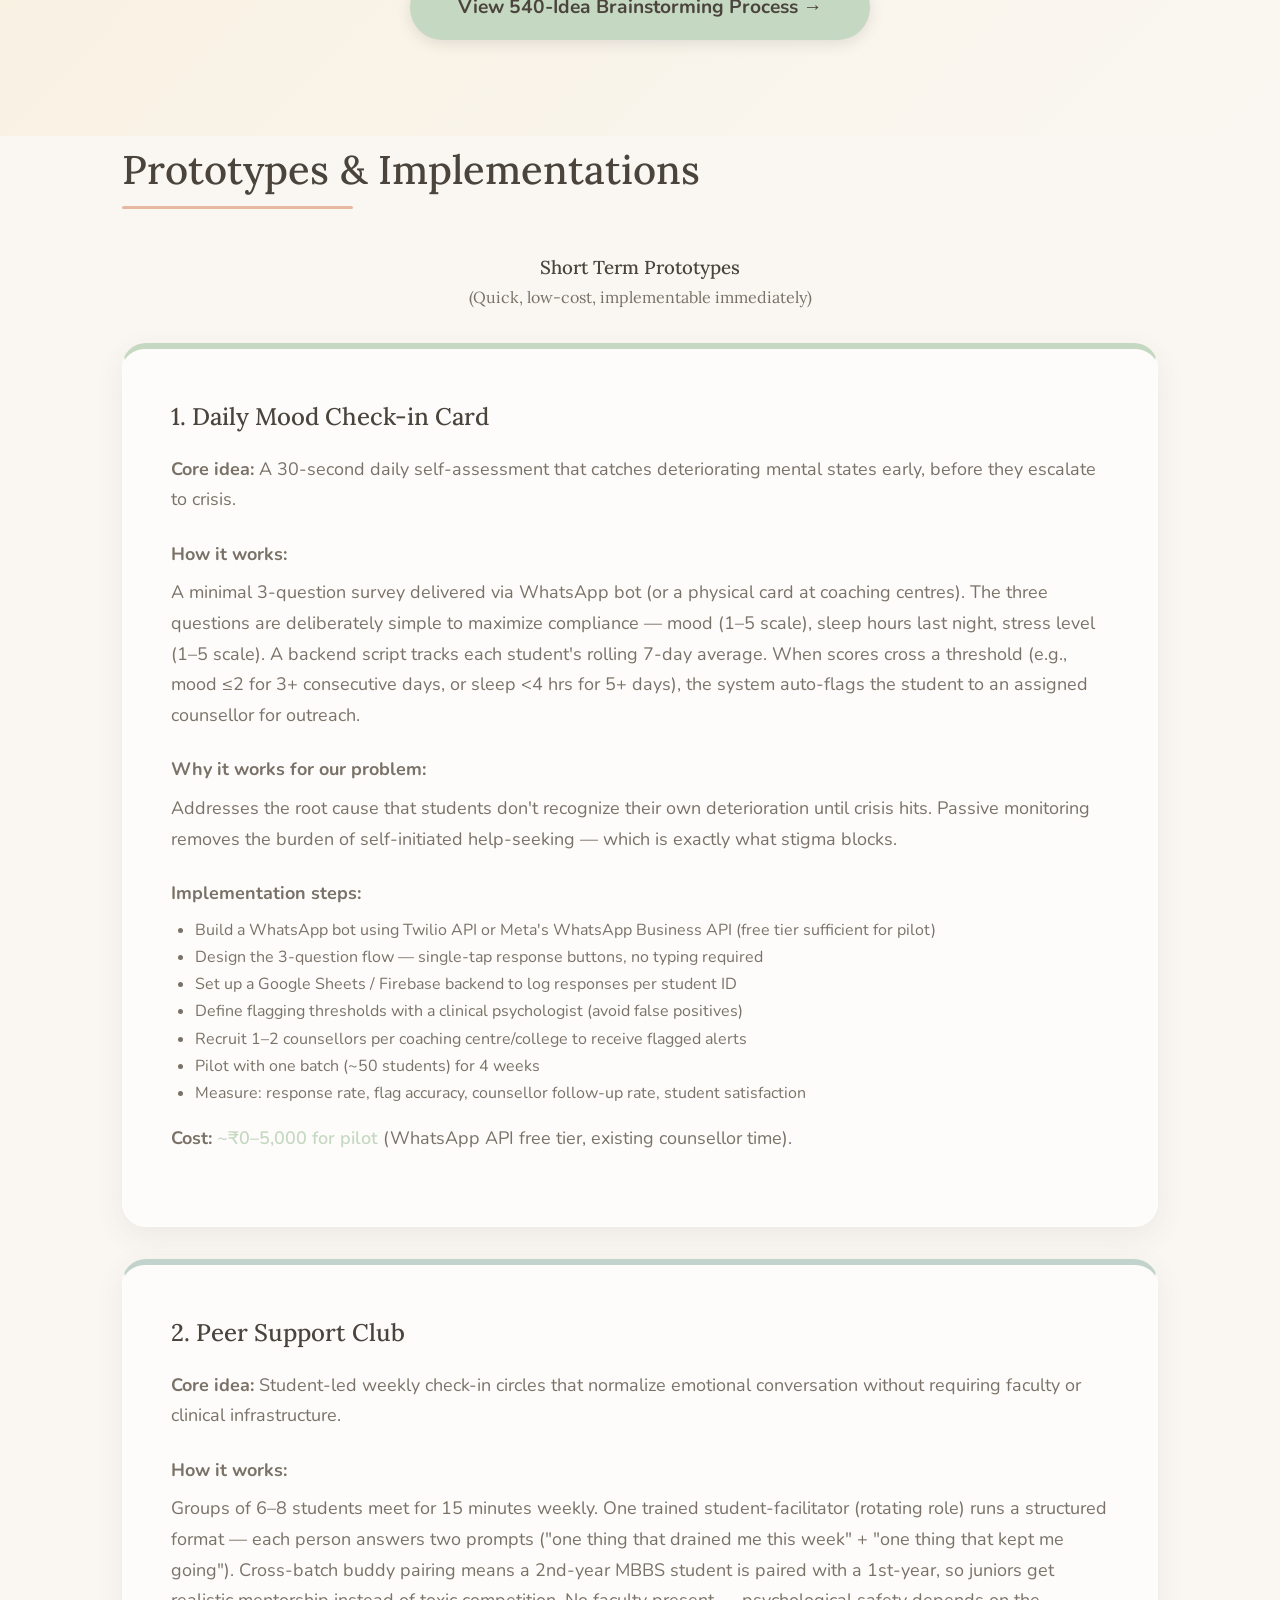
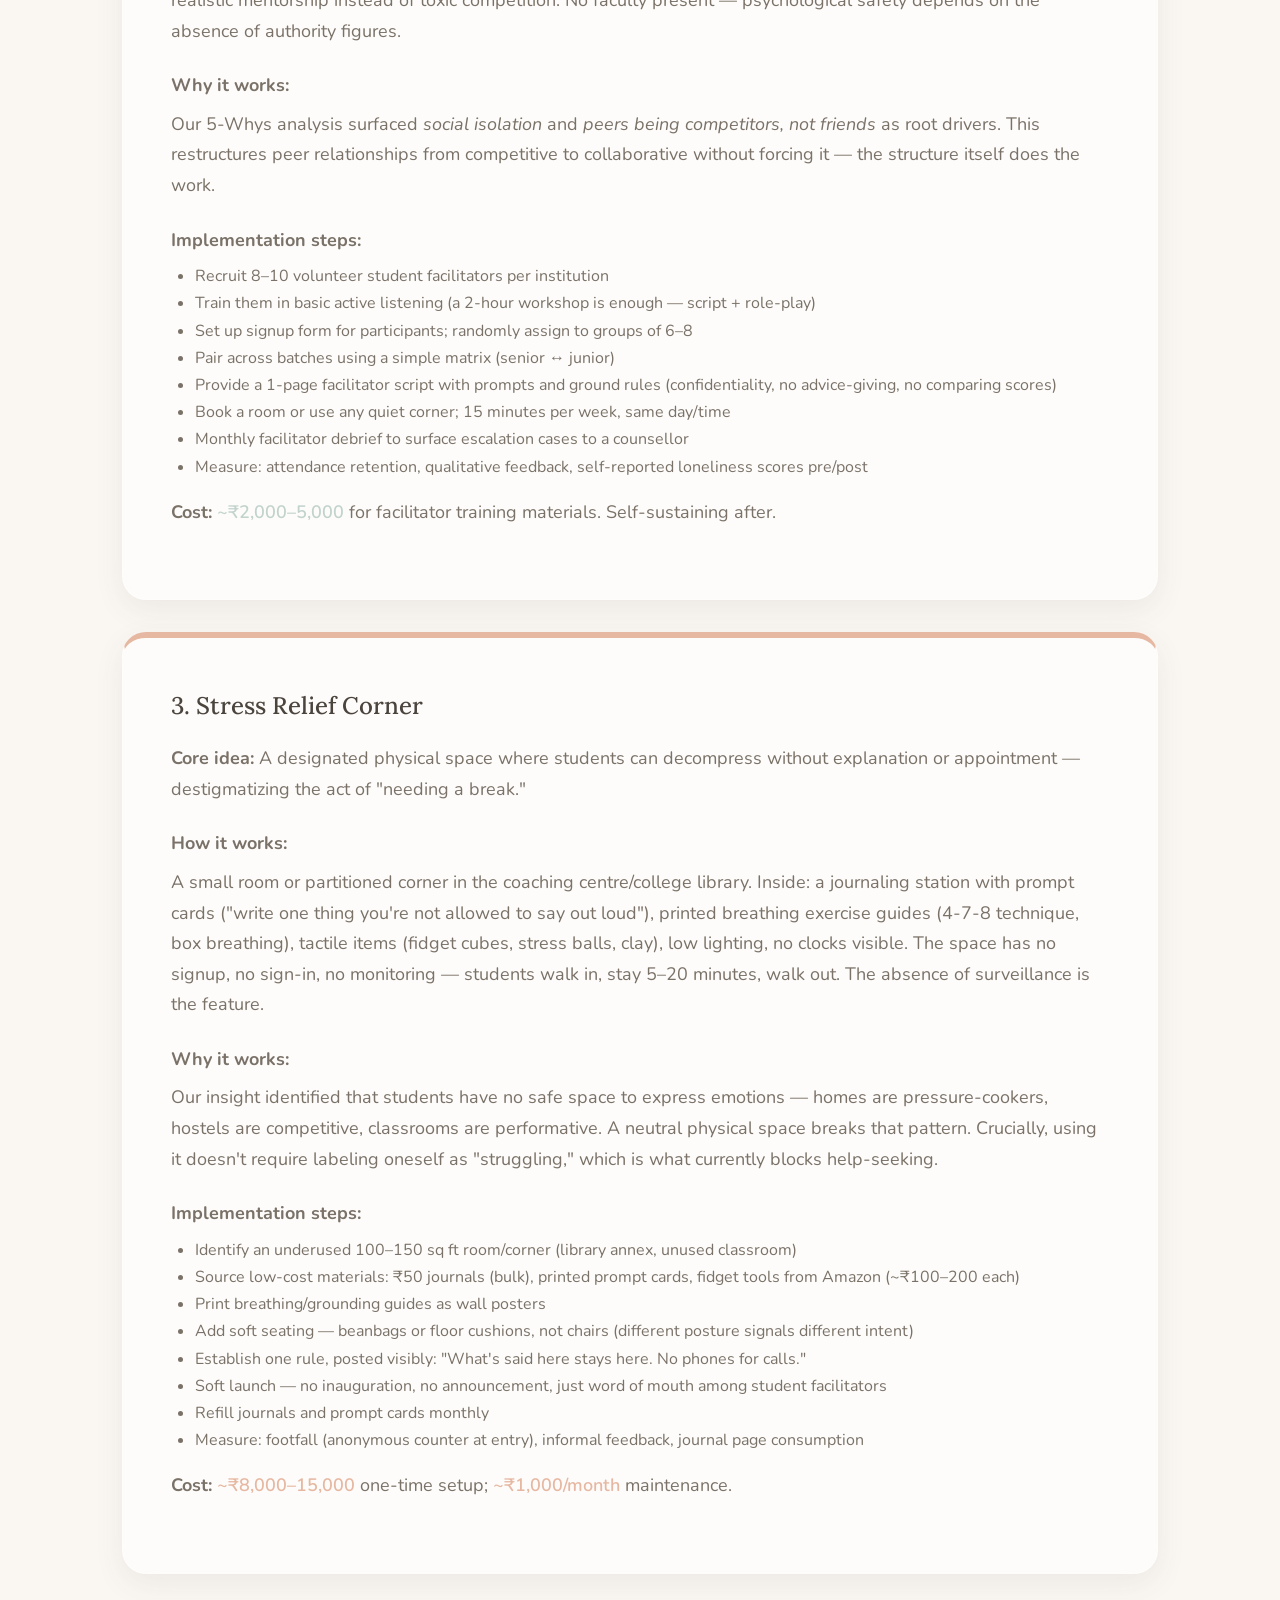
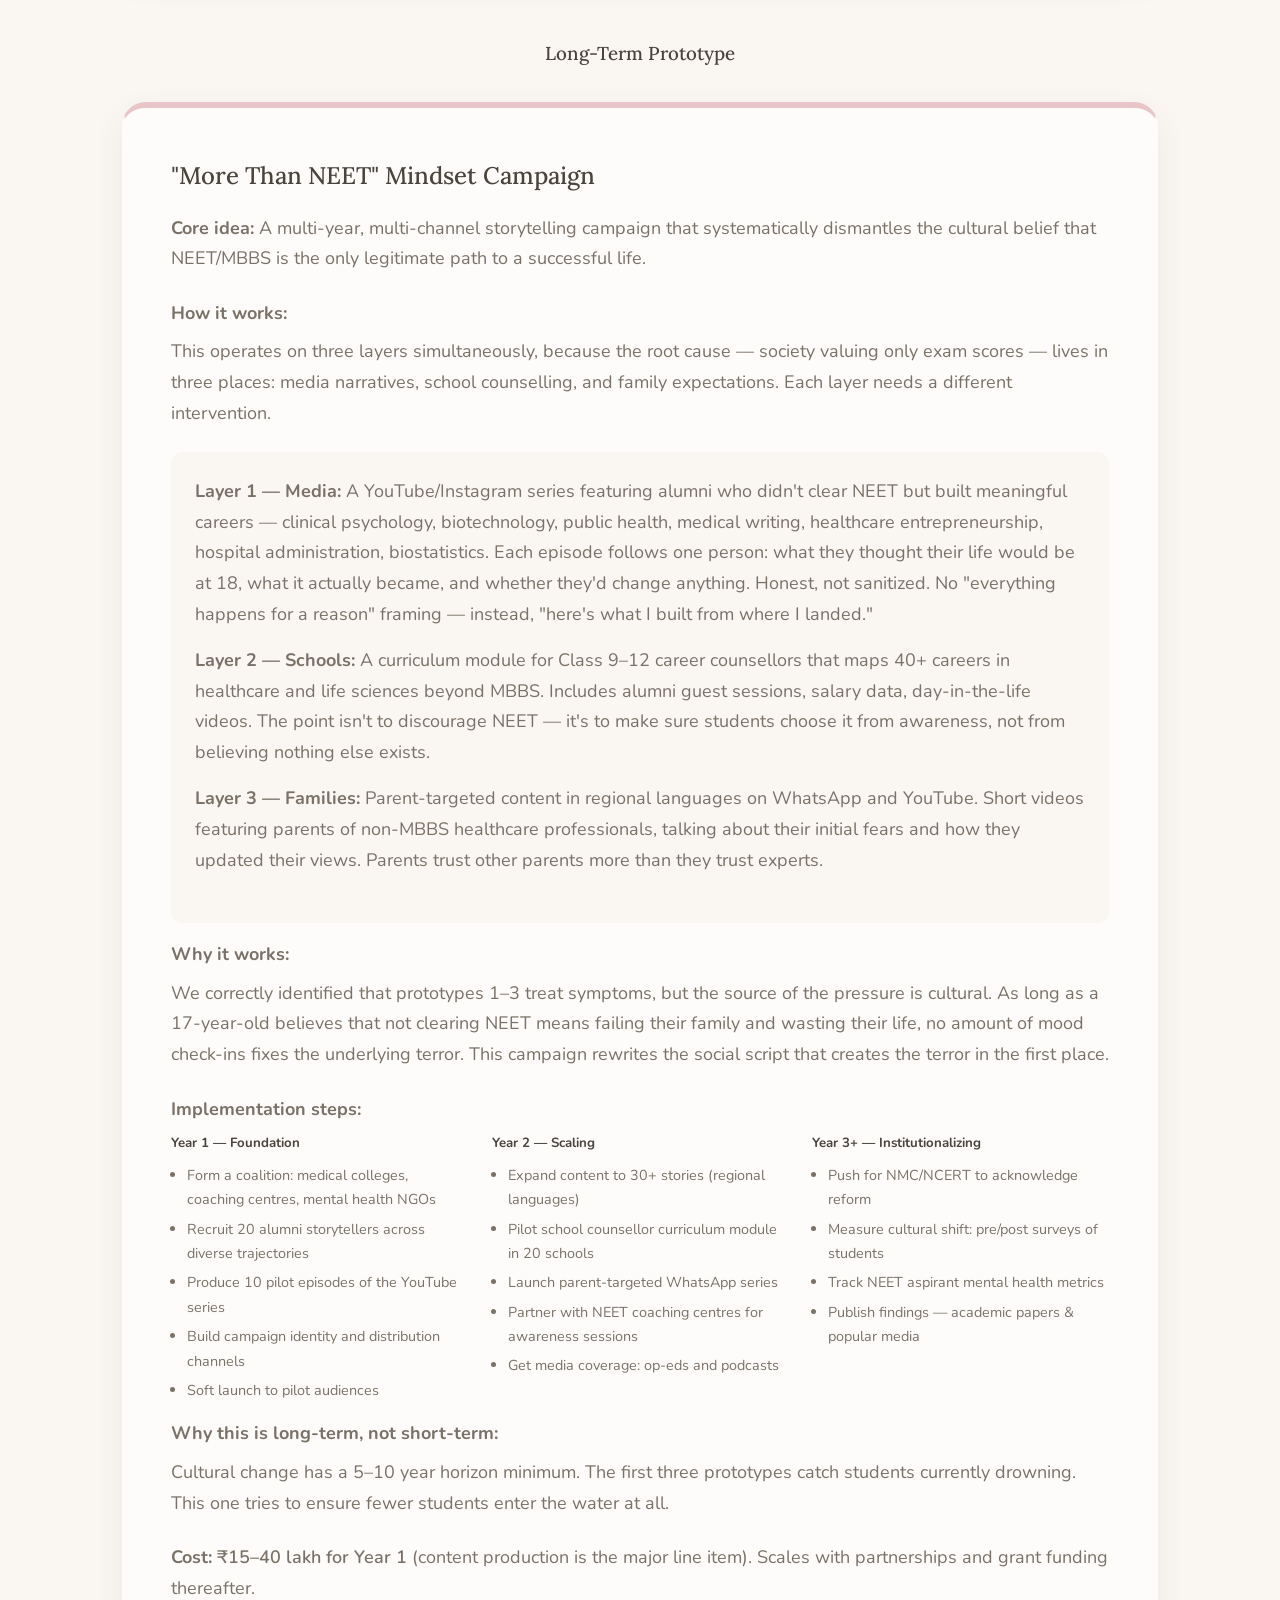
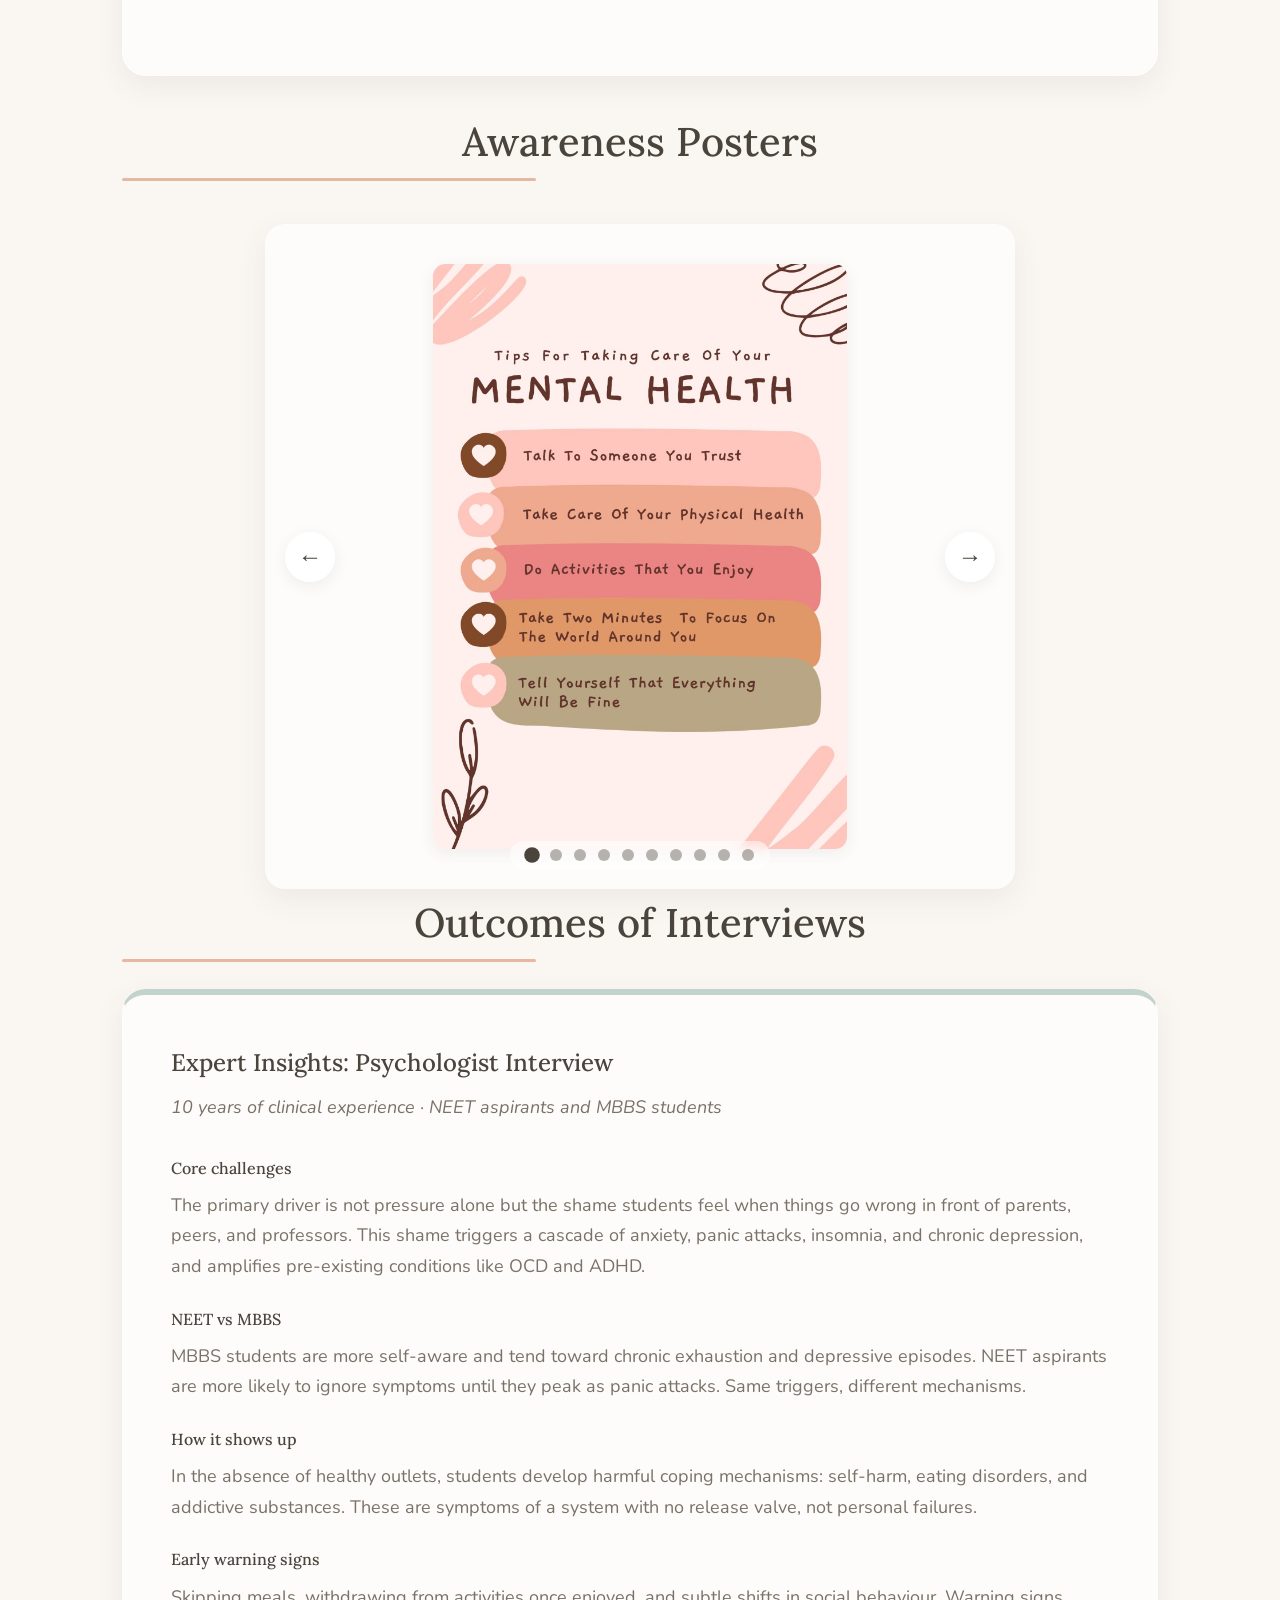
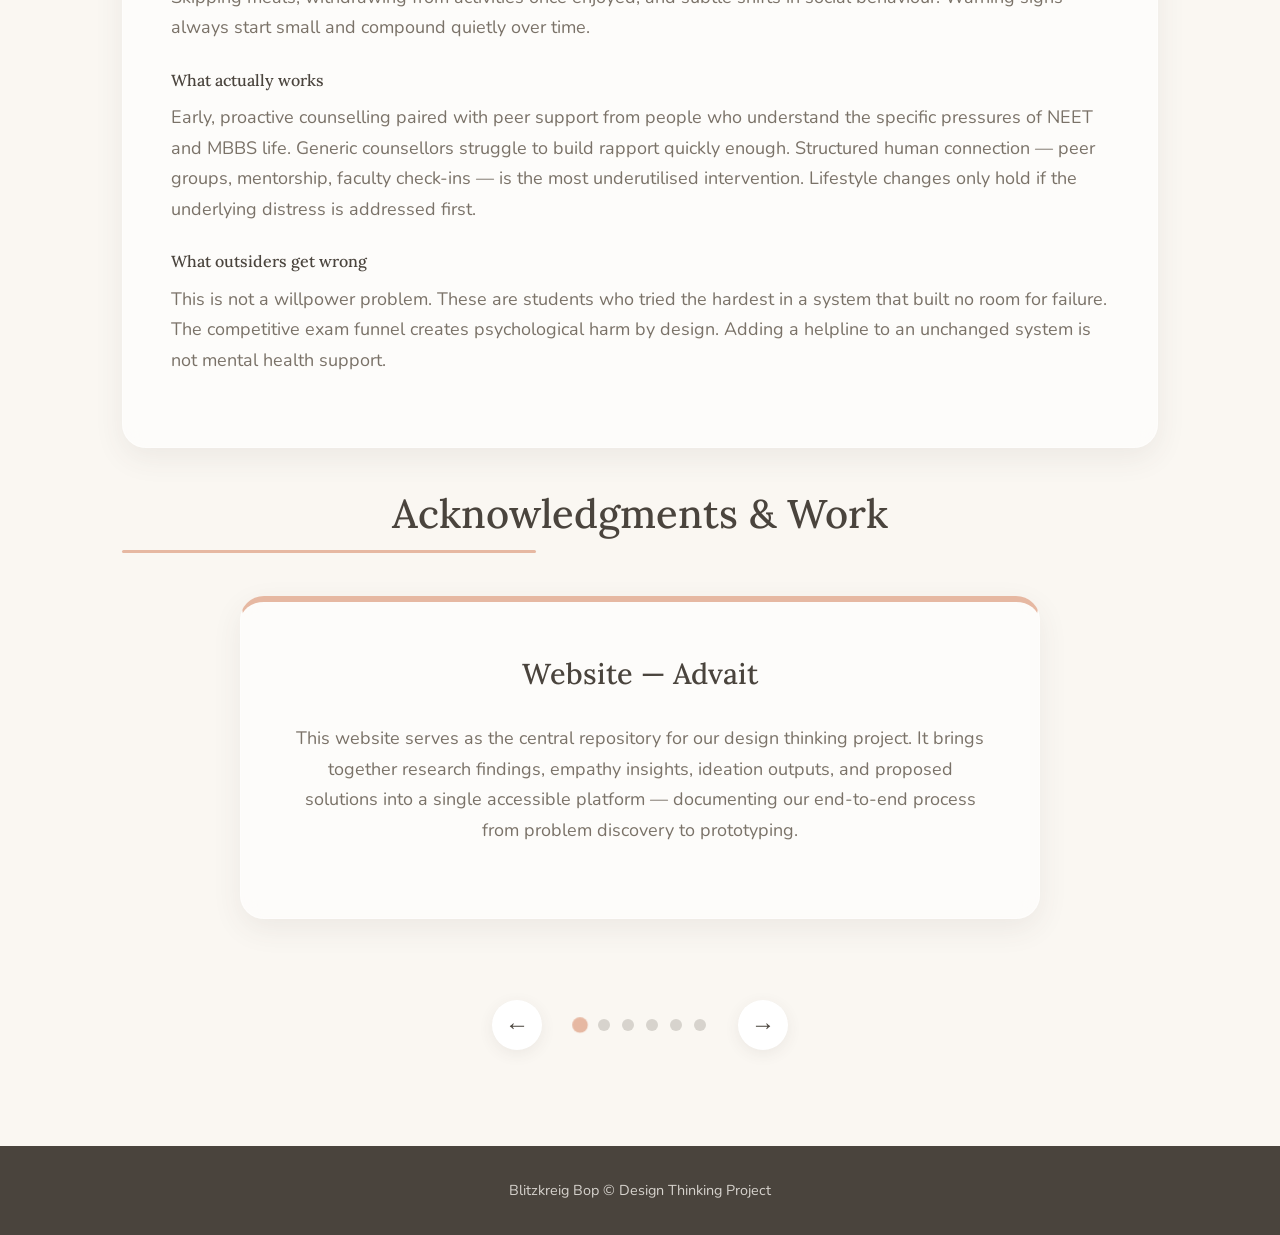
==== commit 1cd7d11b: "Add outcomes section for interview insights Added a new section detailing outcomes of interviews wit" ====
--- a/index.html
+++ b/index.html
@@ -18,6 +18,7 @@
                 <li><a href="#ideas">Ideation</a></li>
                 <li><a href="#prototype">Prototypes</a></li>
                 <li><a href="#awareness">Awareness Posters</a></li>
+                <li><a href="#outcomes">Outcomes of Interviews</a></li>
                 <li><a href="#acknowledgments">Acknowledgments</a></li>
             </ul>
         </div>
@@ -364,6 +365,32 @@
                 <span class="poster-dot" onclick="currentPoster(8)"></span>
                 <span class="poster-dot" onclick="currentPoster(9)"></span>
             </div>
+        </div>
+    </section>
+
+    <section id="outcomes" class="container reveal">
+        <h2 style="text-align: center; width: 100%; margin-bottom: 2rem;">Outcomes of Interviews</h2>
+        <div class="card" style="border-top: 6px solid var(--pastel-blue); margin-bottom: 2rem;">
+            <h3 style="font-size: 1.5rem; margin-bottom: 0.5rem; color: var(--text-color);">Expert Insights: Psychologist Interview</h3>
+            <p style="color: var(--text-light); margin-bottom: 2rem;"><em>10 years of clinical experience &middot; NEET aspirants and MBBS students</em></p>
+            
+            <h4 style="margin-bottom: 0.5rem;">Core challenges</h4>
+            <p style="margin-bottom: 1.5rem;">The primary driver is not pressure alone but the shame students feel when things go wrong in front of parents, peers, and professors. This shame triggers a cascade of anxiety, panic attacks, insomnia, and chronic depression, and amplifies pre-existing conditions like OCD and ADHD.</p>
+
+            <h4 style="margin-bottom: 0.5rem;">NEET vs MBBS</h4>
+            <p style="margin-bottom: 1.5rem;">MBBS students are more self-aware and tend toward chronic exhaustion and depressive episodes. NEET aspirants are more likely to ignore symptoms until they peak as panic attacks. Same triggers, different mechanisms.</p>
+
+            <h4 style="margin-bottom: 0.5rem;">How it shows up</h4>
+            <p style="margin-bottom: 1.5rem;">In the absence of healthy outlets, students develop harmful coping mechanisms: self-harm, eating disorders, and addictive substances. These are symptoms of a system with no release valve, not personal failures.</p>
+
+            <h4 style="margin-bottom: 0.5rem;">Early warning signs</h4>
+            <p style="margin-bottom: 1.5rem;">Skipping meals, withdrawing from activities once enjoyed, and subtle shifts in social behaviour. Warning signs always start small and compound quietly over time.</p>
+
+            <h4 style="margin-bottom: 0.5rem;">What actually works</h4>
+            <p style="margin-bottom: 1.5rem;">Early, proactive counselling paired with peer support from people who understand the specific pressures of NEET and MBBS life. Generic counsellors struggle to build rapport quickly enough. Structured human connection &mdash; peer groups, mentorship, faculty check-ins &mdash; is the most underutilised intervention. Lifestyle changes only hold if the underlying distress is addressed first.</p>
+
+            <h4 style="margin-bottom: 0.5rem;">What outsiders get wrong</h4>
+            <p>This is not a willpower problem. These are students who tried the hardest in a system that built no room for failure. The competitive exam funnel creates psychological harm by design. Adding a helpline to an unchanged system is not mental health support.</p>
         </div>
     </section>
 
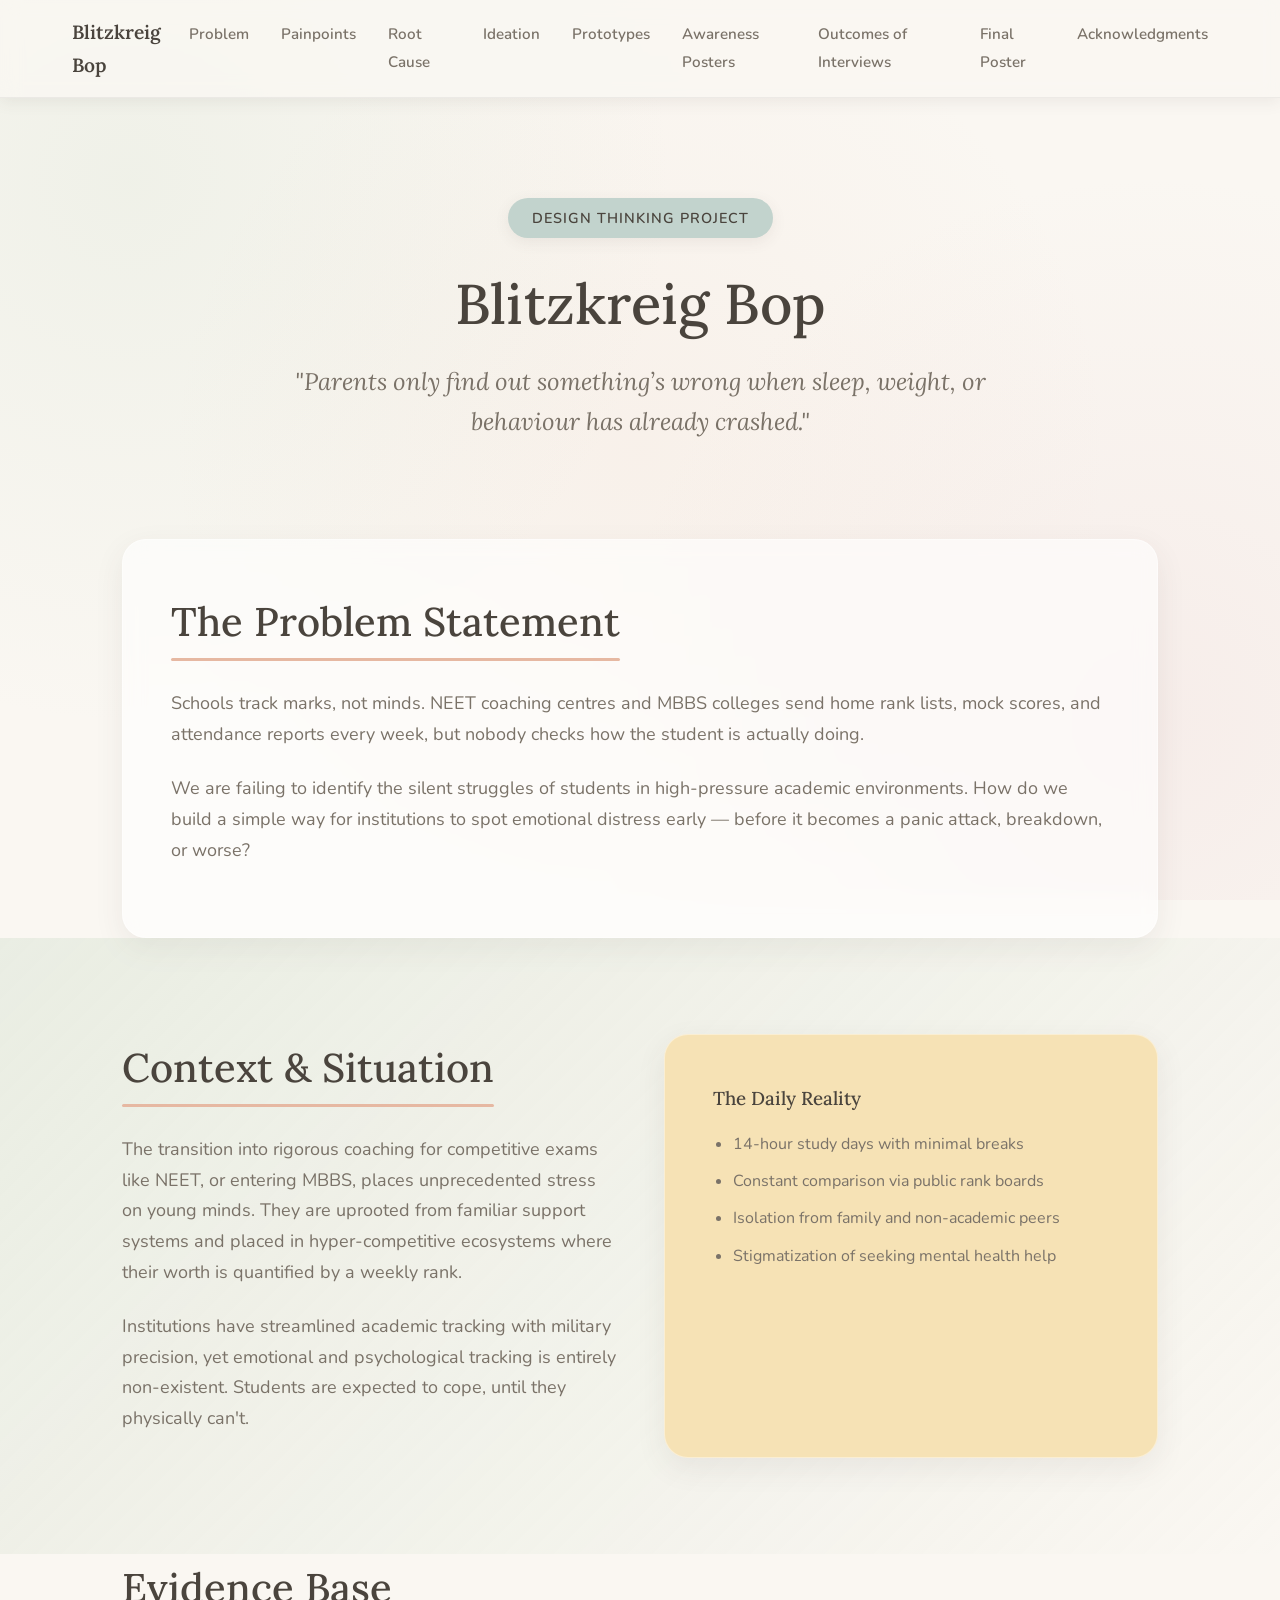
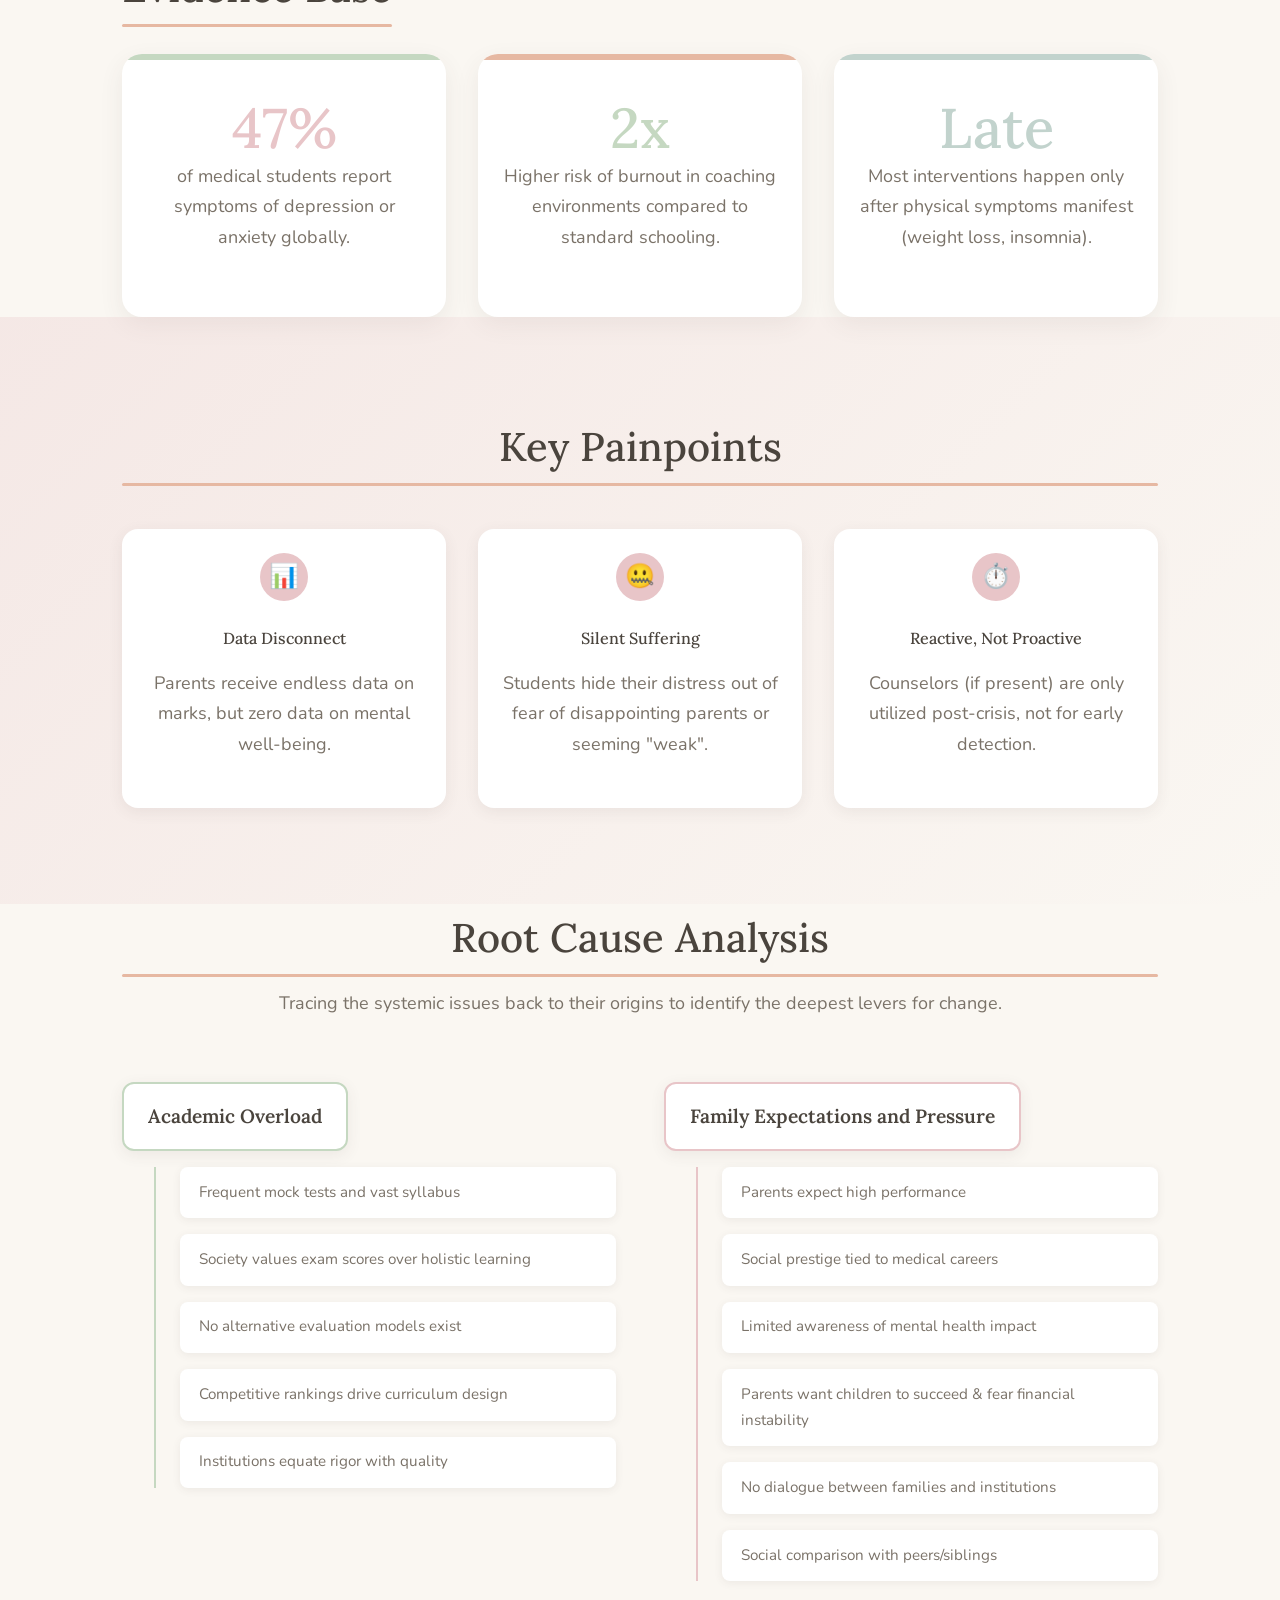
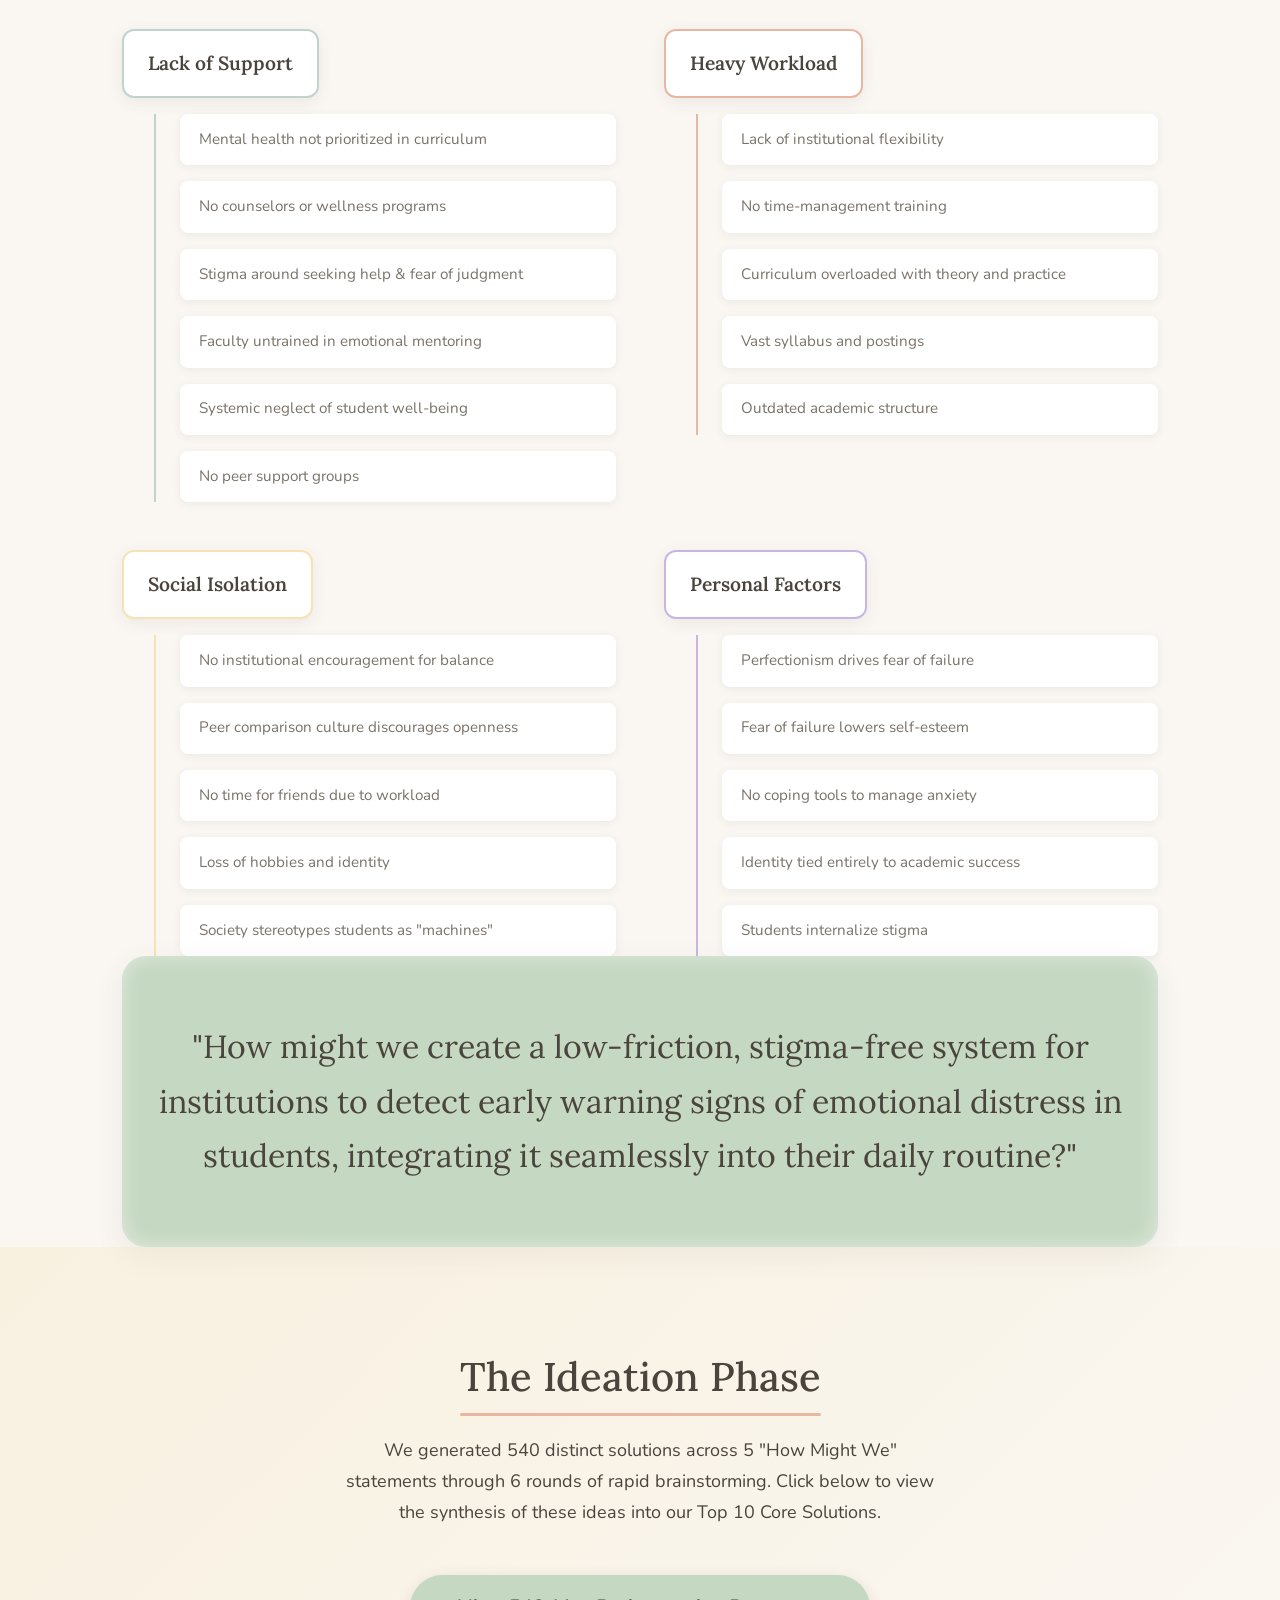
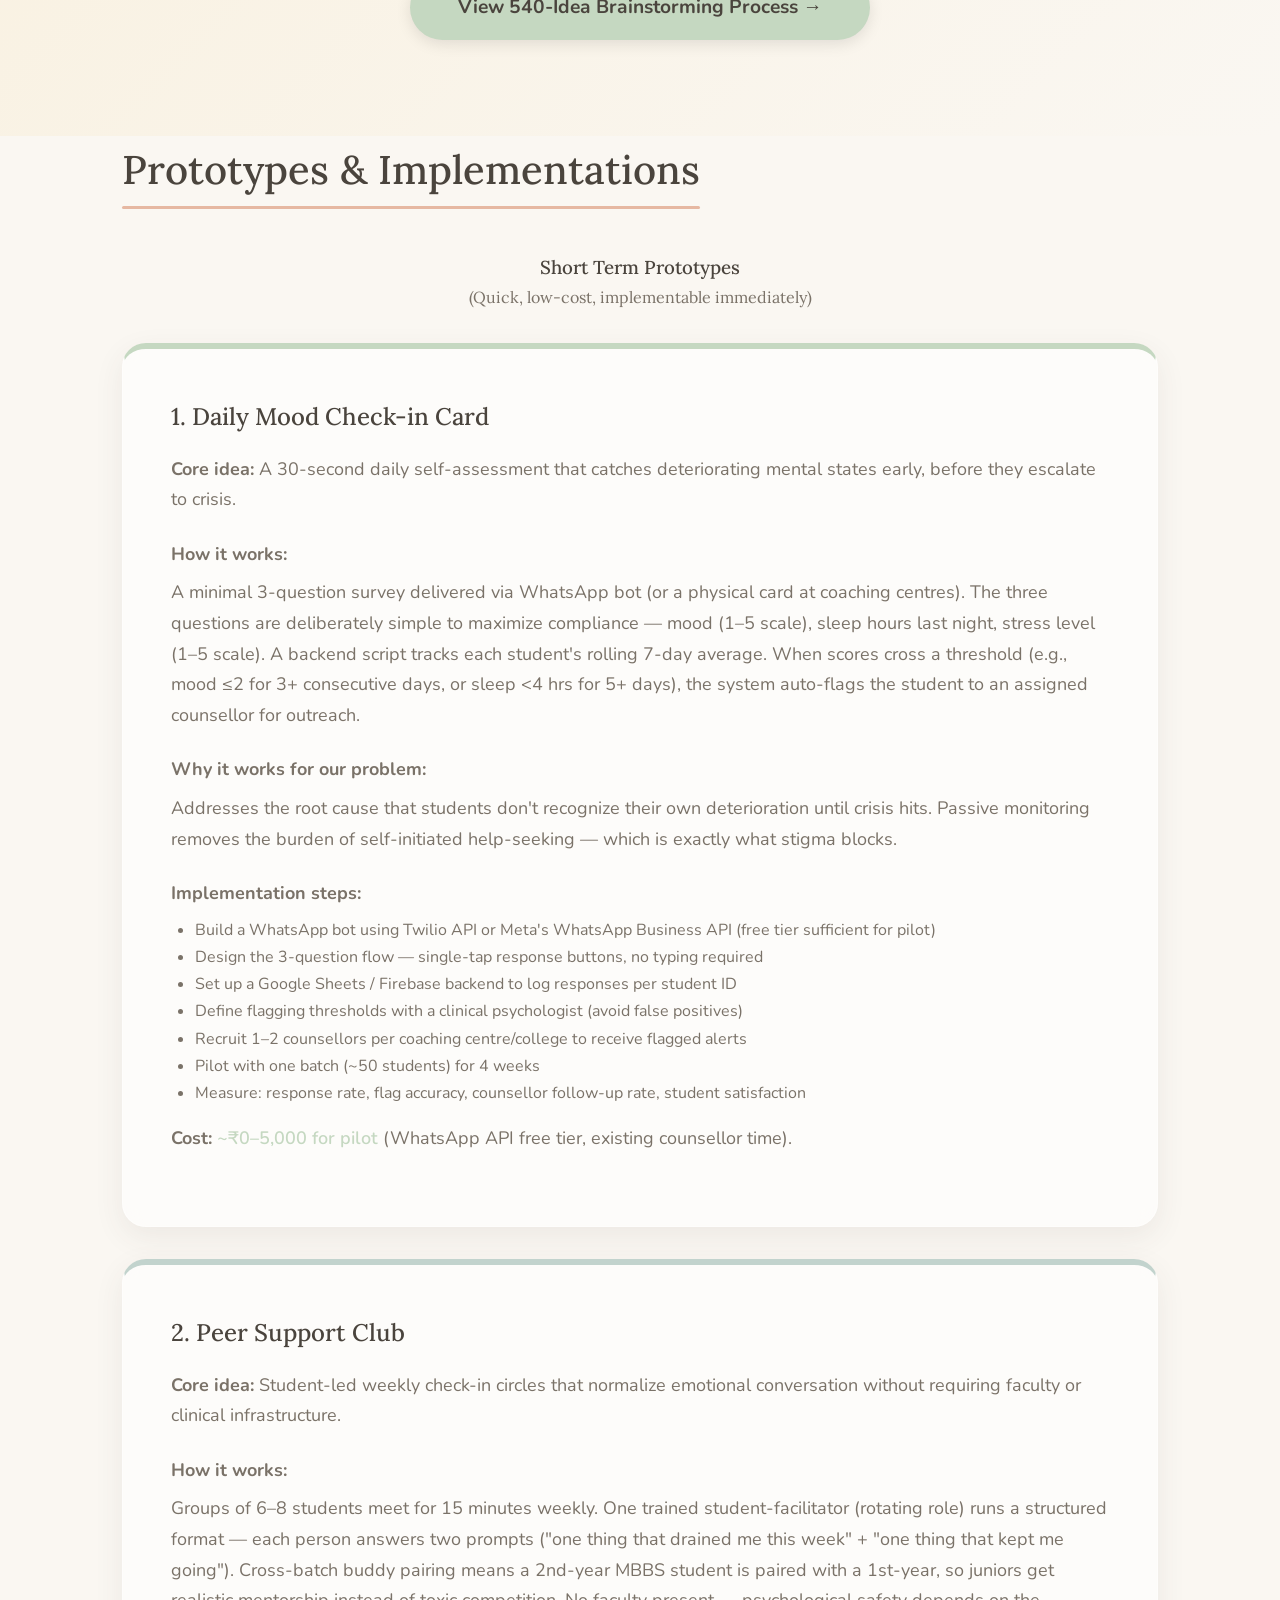
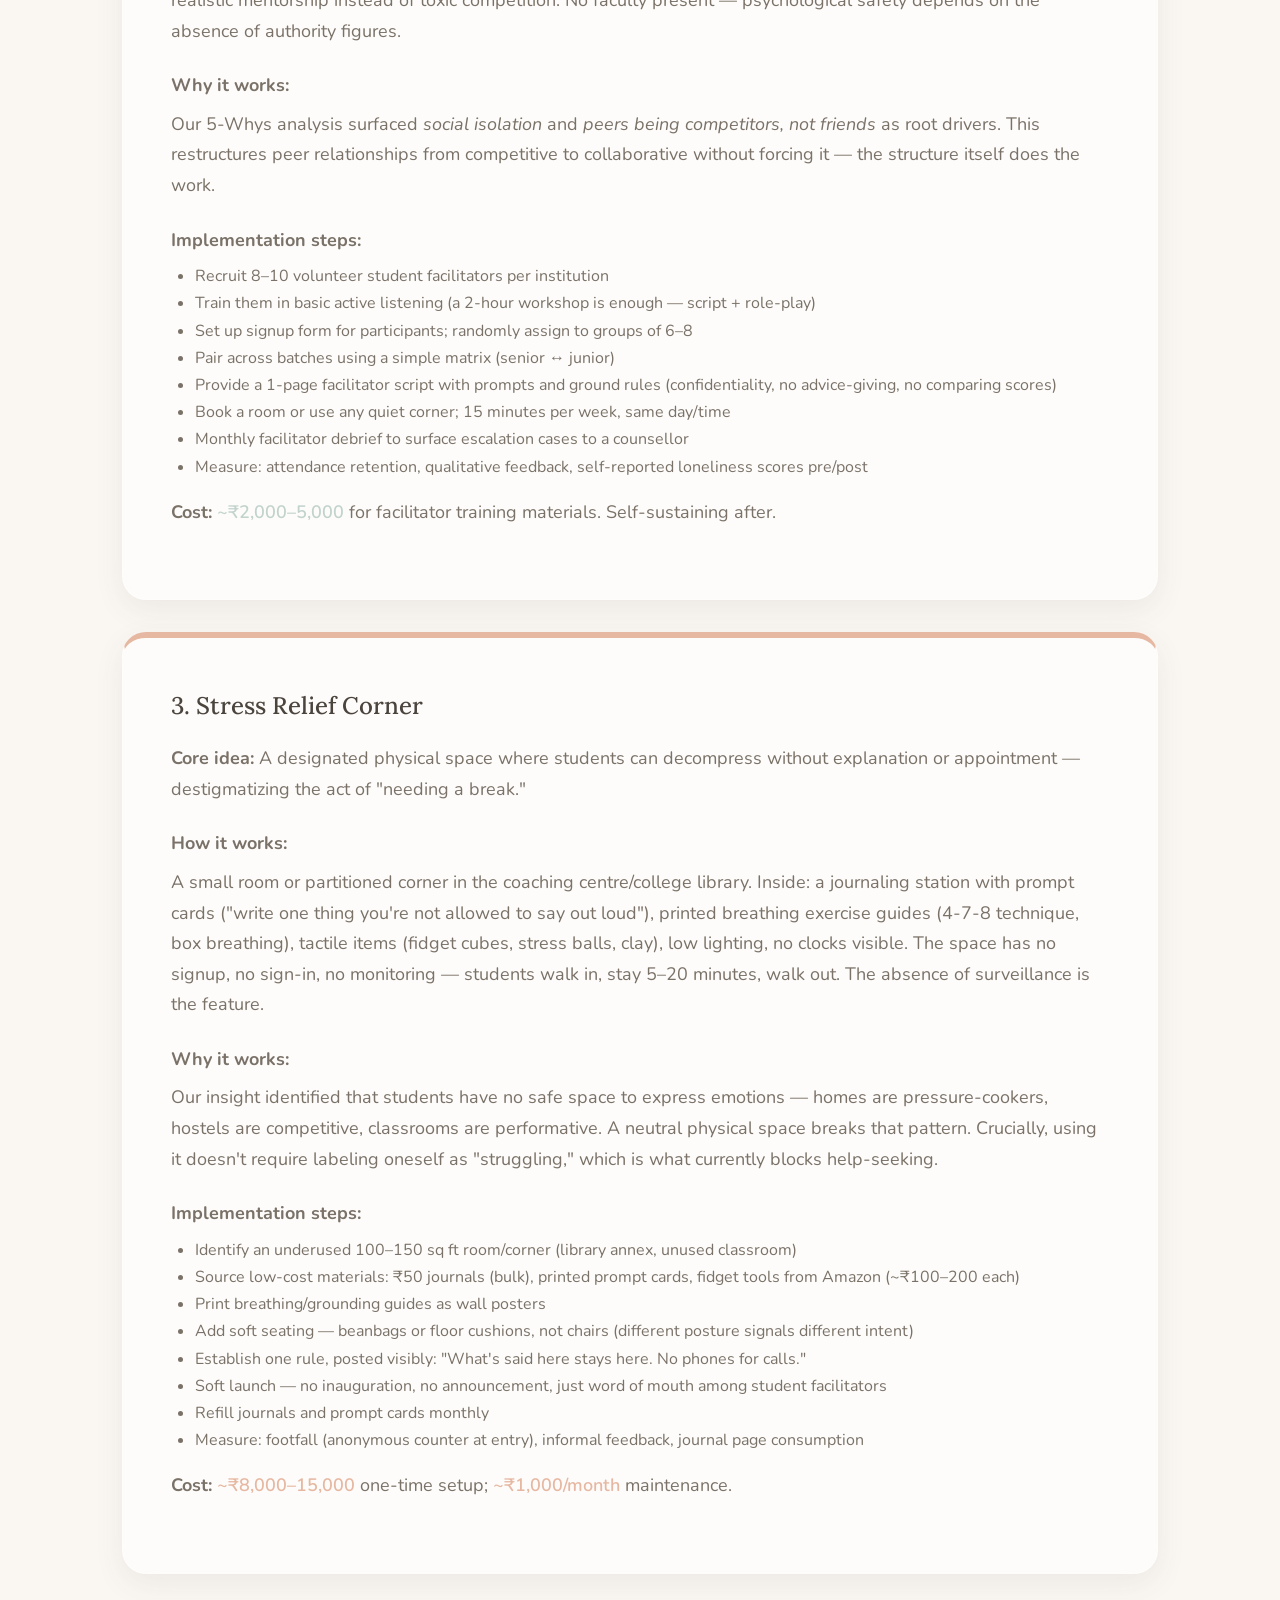
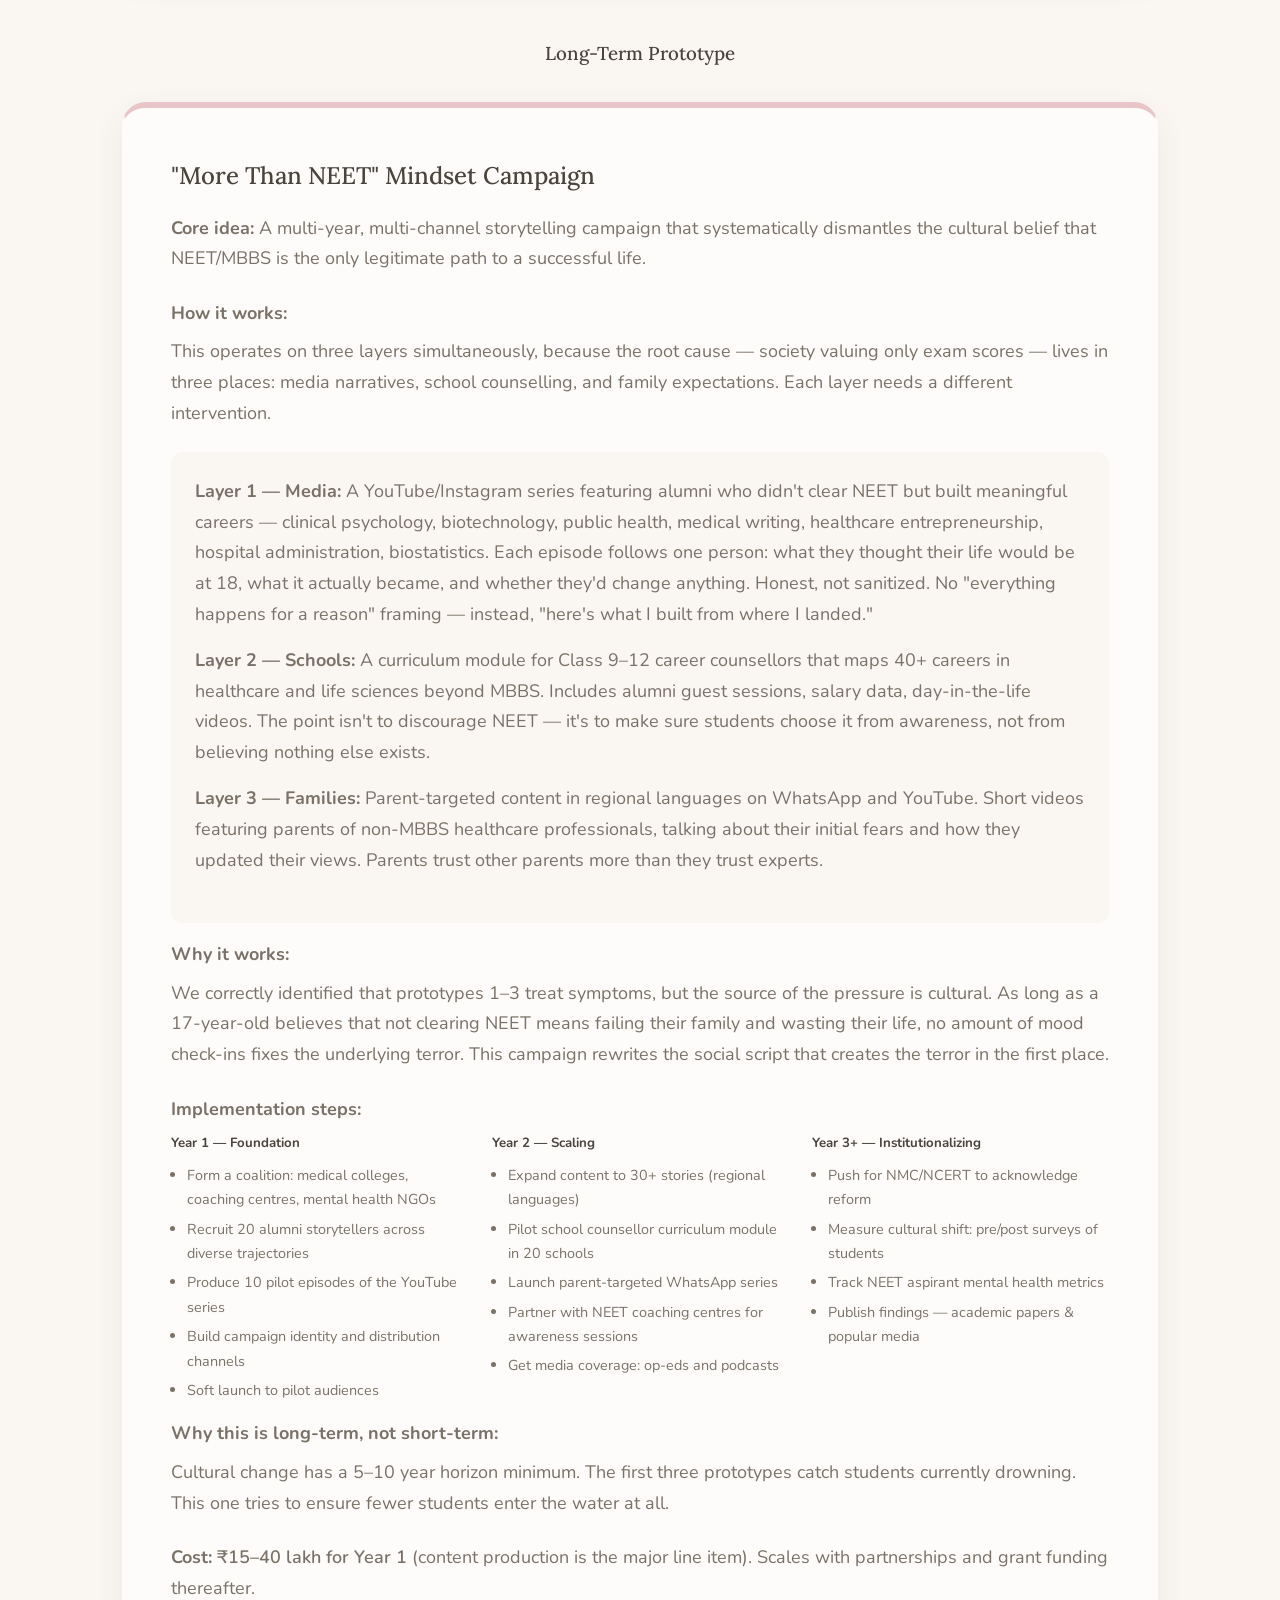
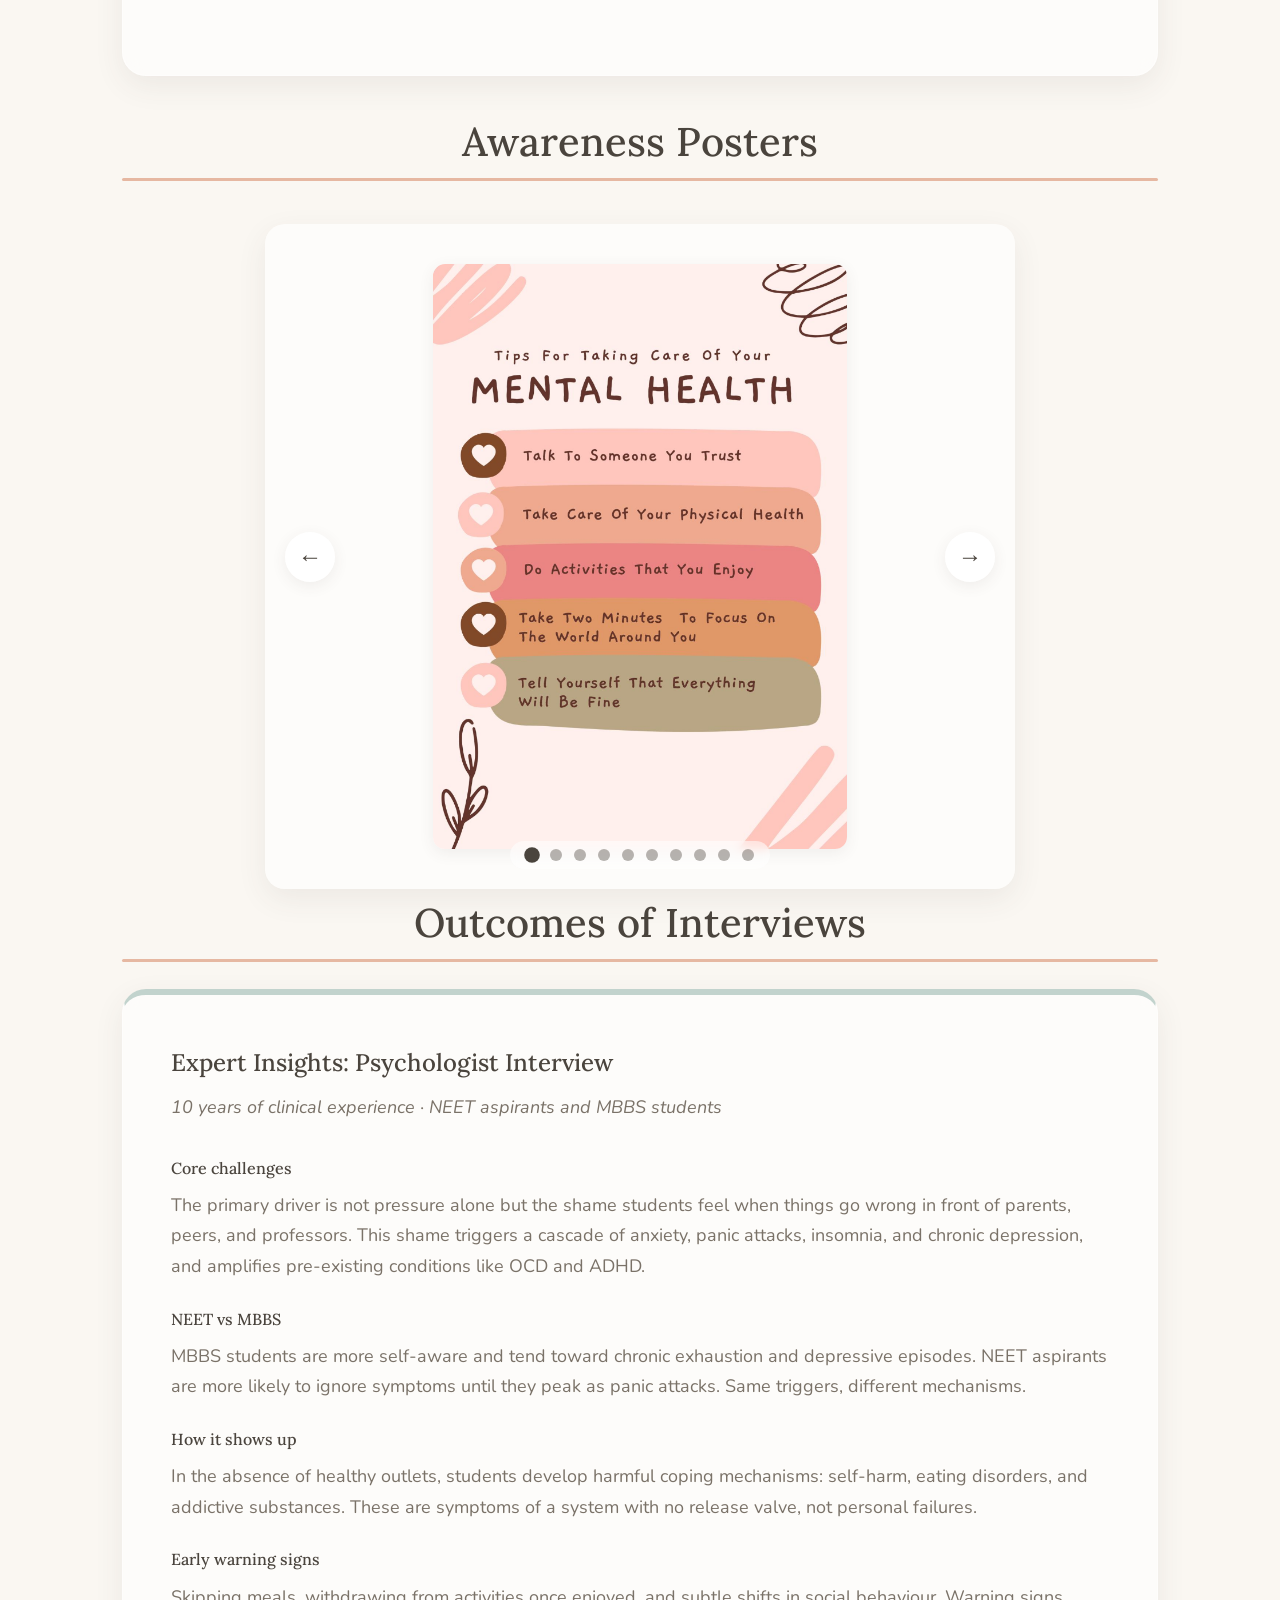
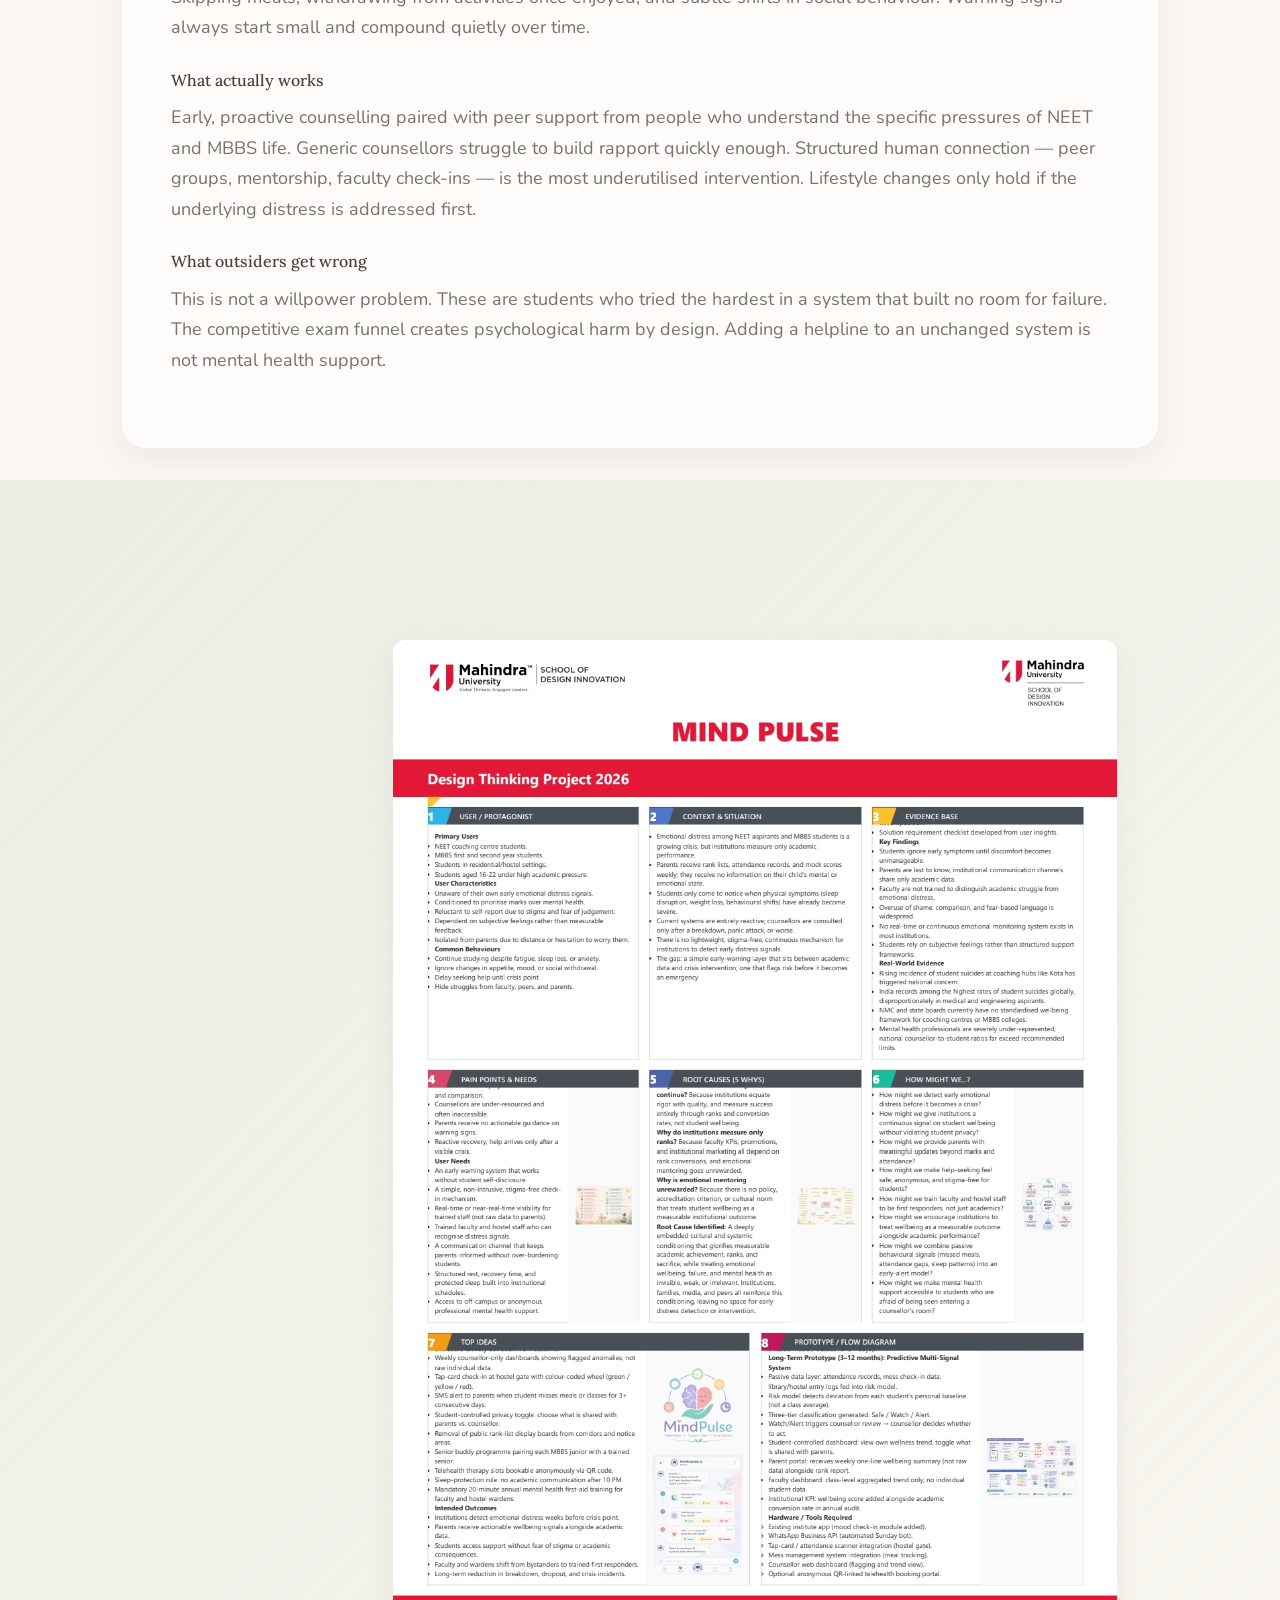
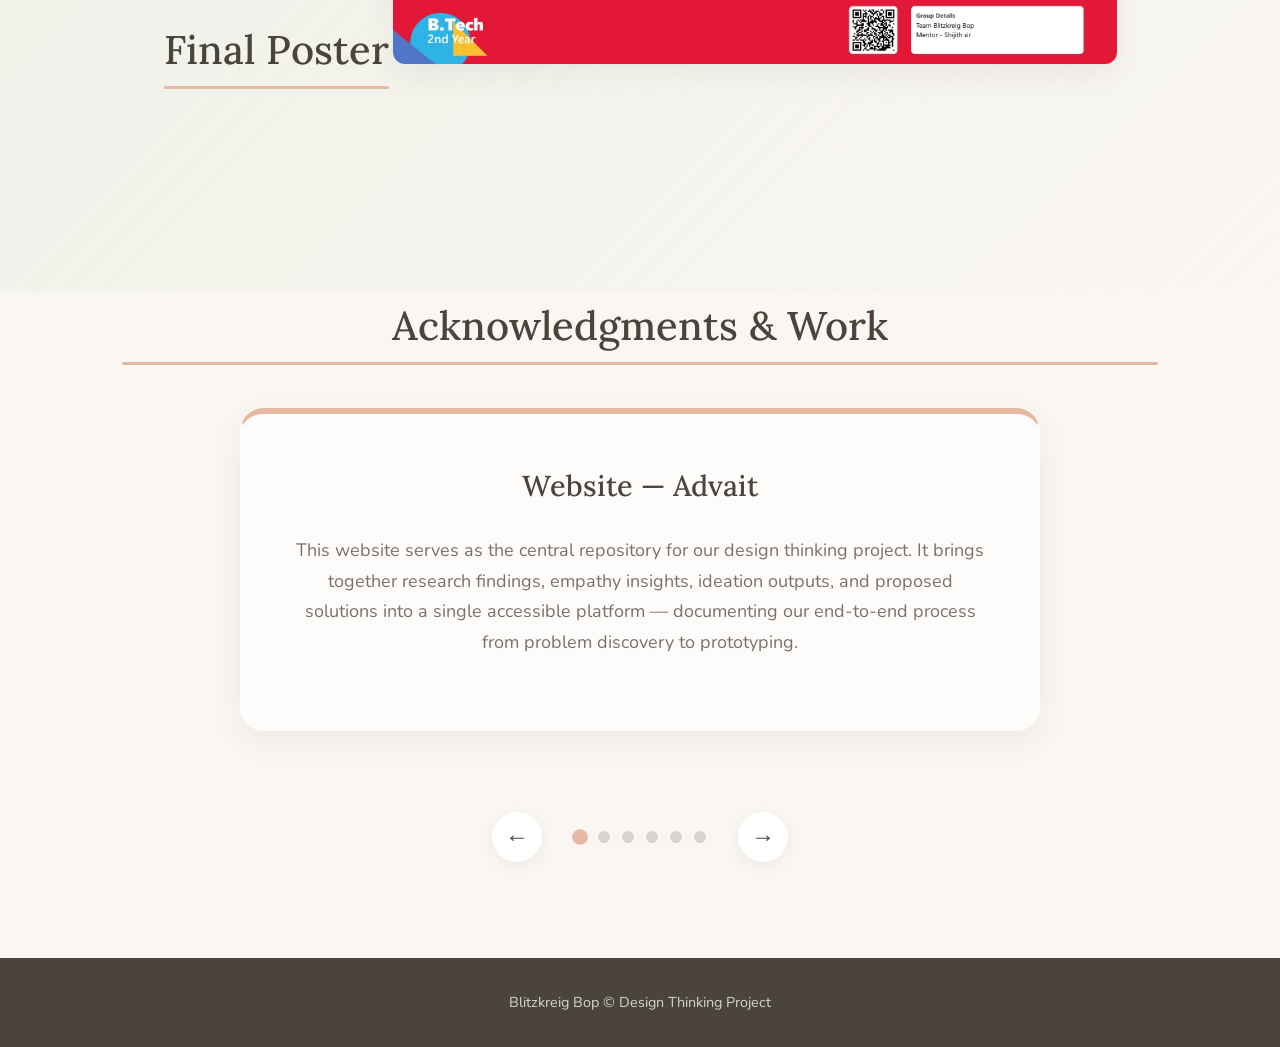
==== commit befc25f1: "Add final poster section to index.html Added a new section for the final poster with an image." ====
--- a/index.html
+++ b/index.html
@@ -19,6 +19,7 @@
                 <li><a href="#prototype">Prototypes</a></li>
                 <li><a href="#awareness">Awareness Posters</a></li>
                 <li><a href="#outcomes">Outcomes of Interviews</a></li>
+                <li><a href="#final-poster">Final Poster</a></li>
                 <li><a href="#acknowledgments">Acknowledgments</a></li>
             </ul>
         </div>
@@ -391,6 +392,13 @@
 
             <h4 style="margin-bottom: 0.5rem;">What outsiders get wrong</h4>
             <p>This is not a willpower problem. These are students who tried the hardest in a system that built no room for failure. The competitive exam funnel creates psychological harm by design. Adding a helpline to an unchanged system is not mental health support.</p>
+        </div>
+    </section>
+
+    <section id="final-poster" class="bg-sage reveal">
+        <div class="container" style="text-align: center; padding: 4rem 0;">
+            <h2 style="margin-bottom: 3rem;">Final Poster</h2>
+            <img src="assets/final-poster.png" alt="Final Design Thinking Project Poster" style="max-width: 100%; height: auto; border-radius: 12px; box-shadow: 0 10px 30px var(--shadow-color);">
         </div>
     </section>
 
--- a/styles.css
+++ b/styles.css
@@ -128,7 +128,7 @@
   position: absolute;
   bottom: -5px;
   left: 0;
-  width: 40%;
+  width: 100%;
   height: 3px;
   background-color: var(--pastel-peach);
   border-radius: 2px;
@@ -648,4 +648,4 @@
   .slide-content {
     padding: 2rem 1.5rem;
   }
-}+}
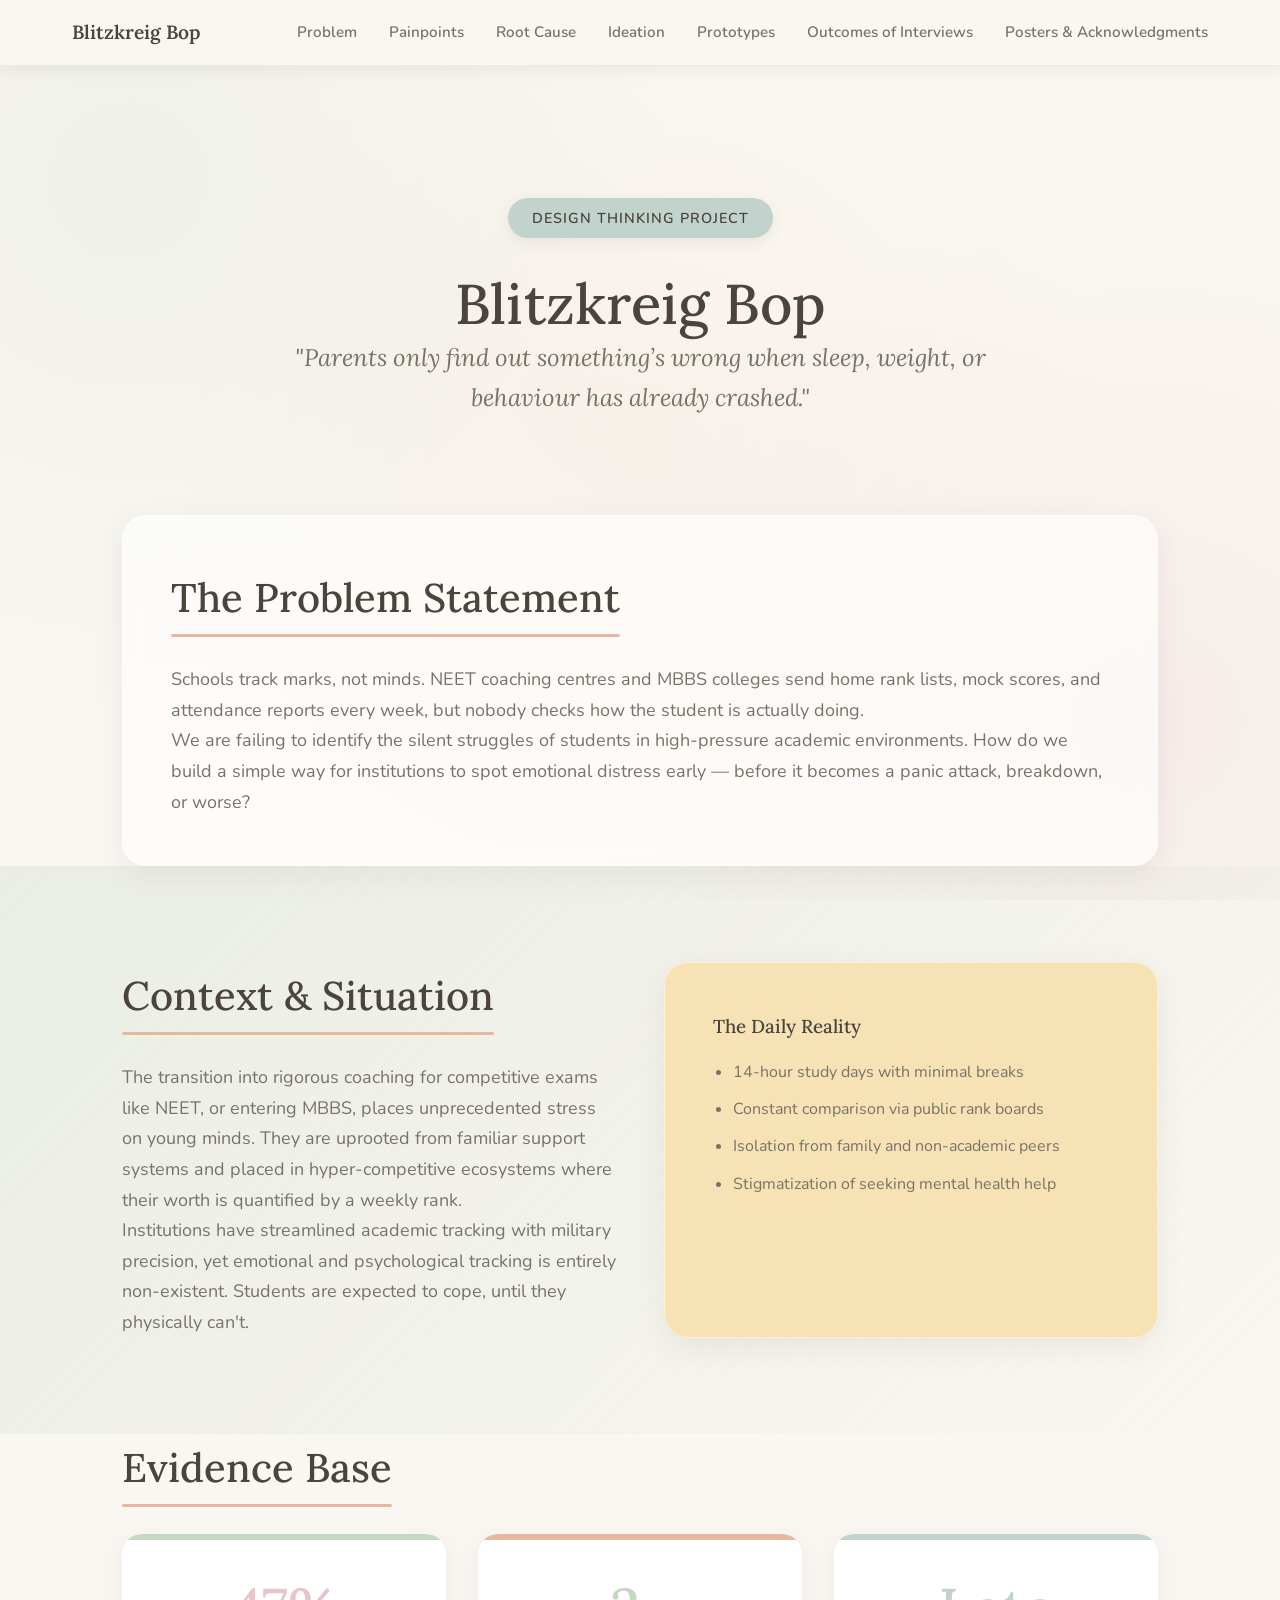
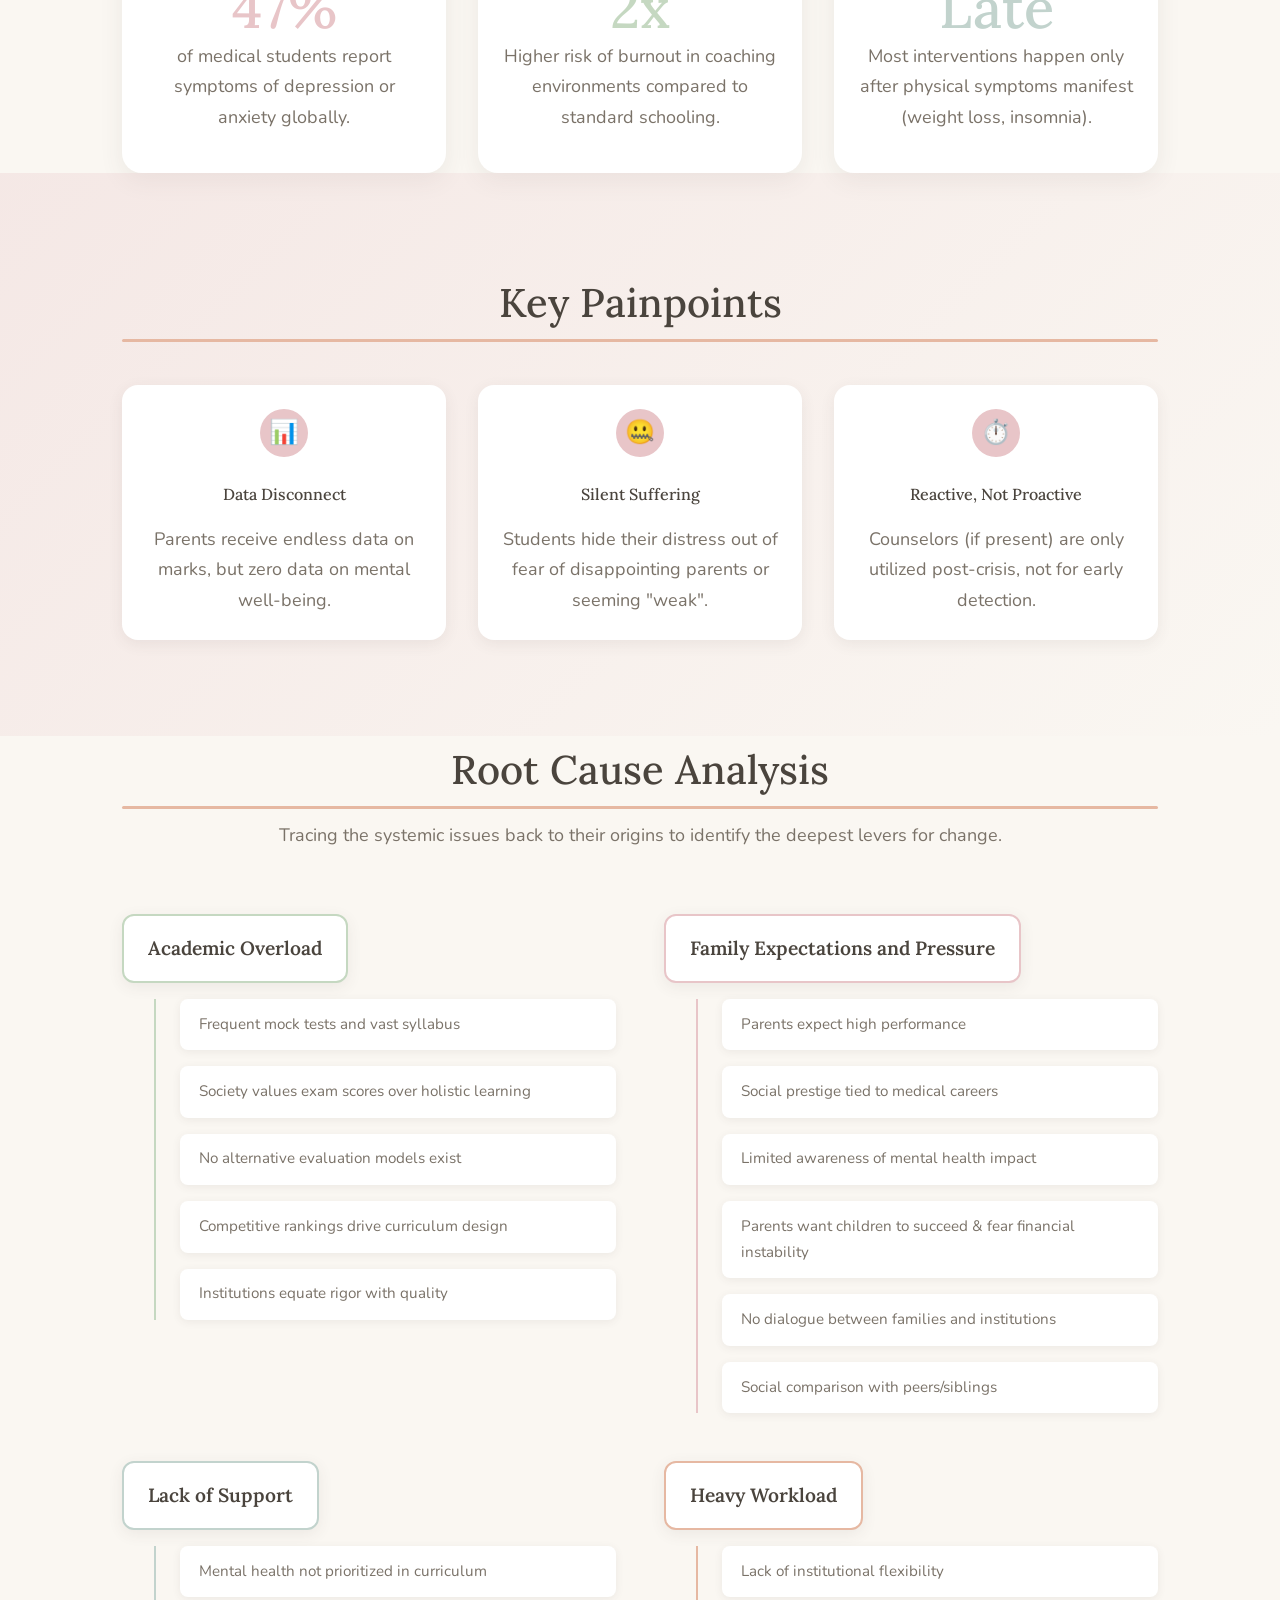
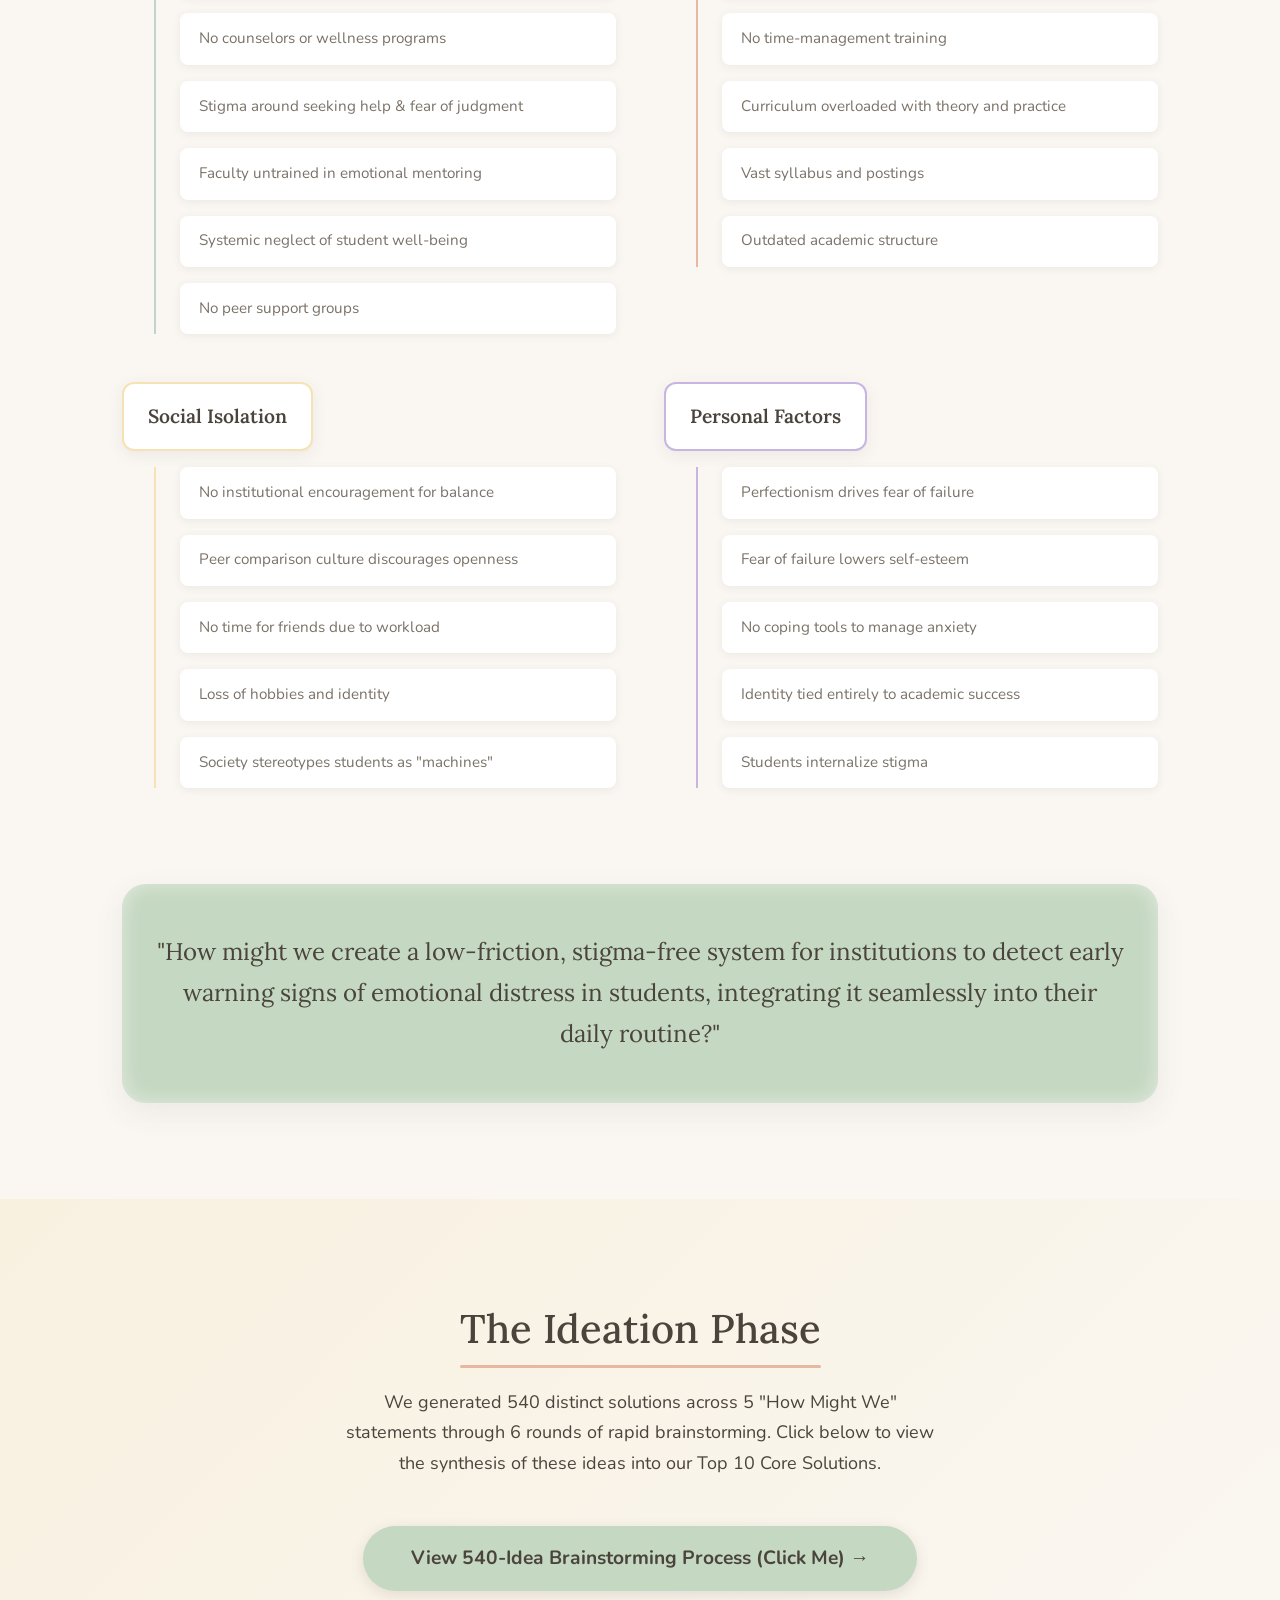
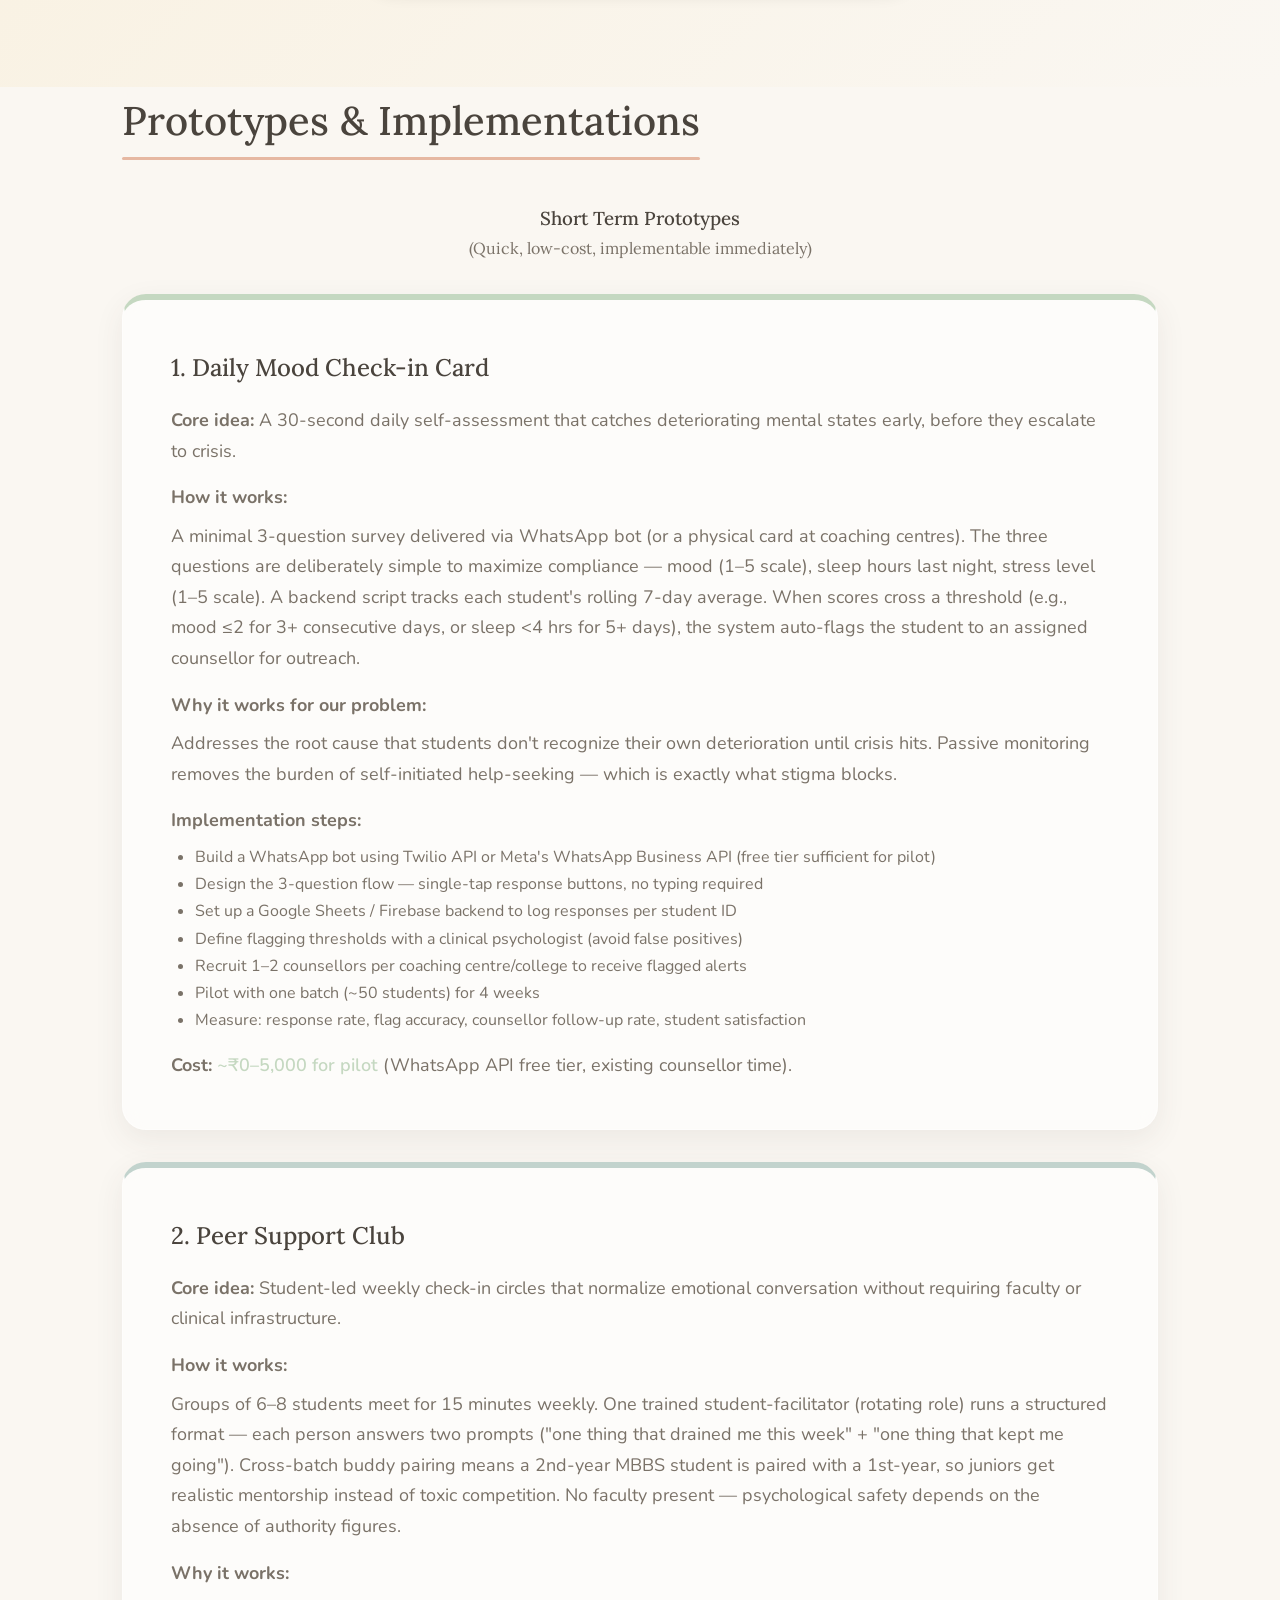
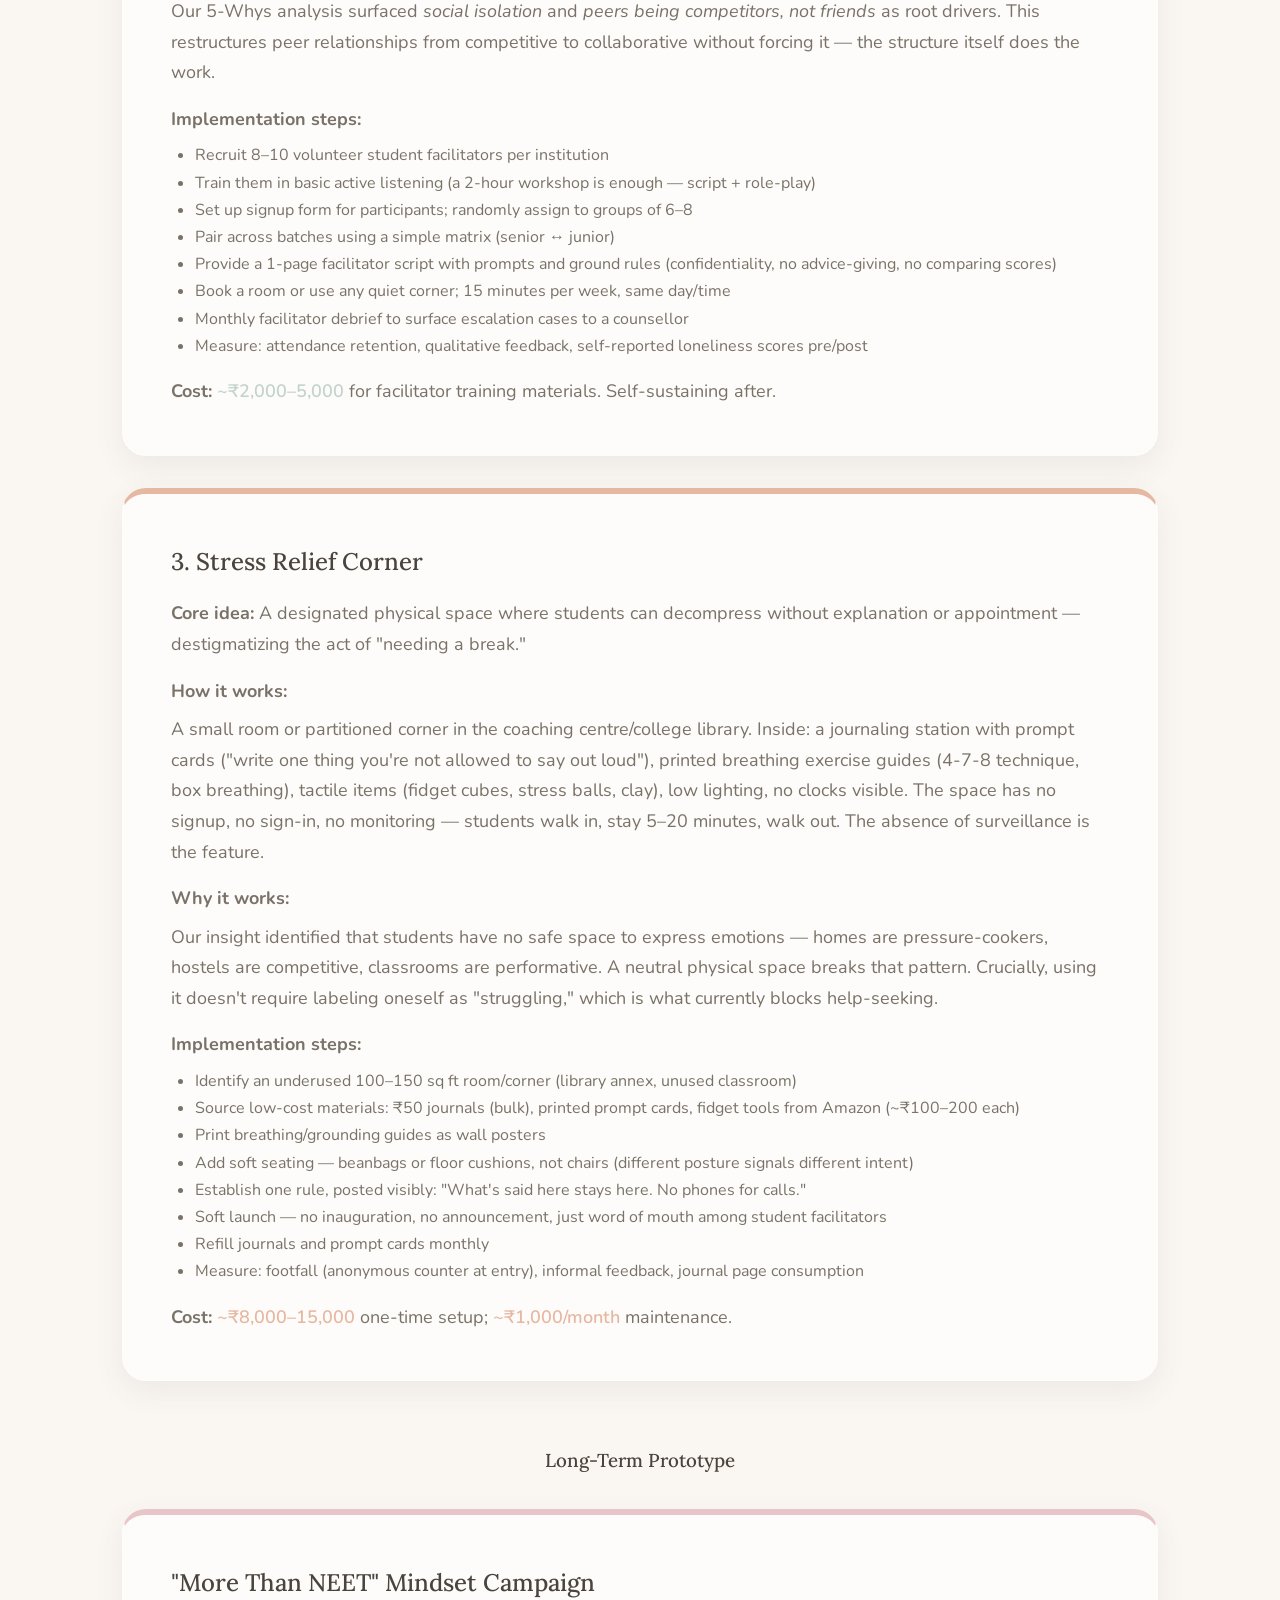
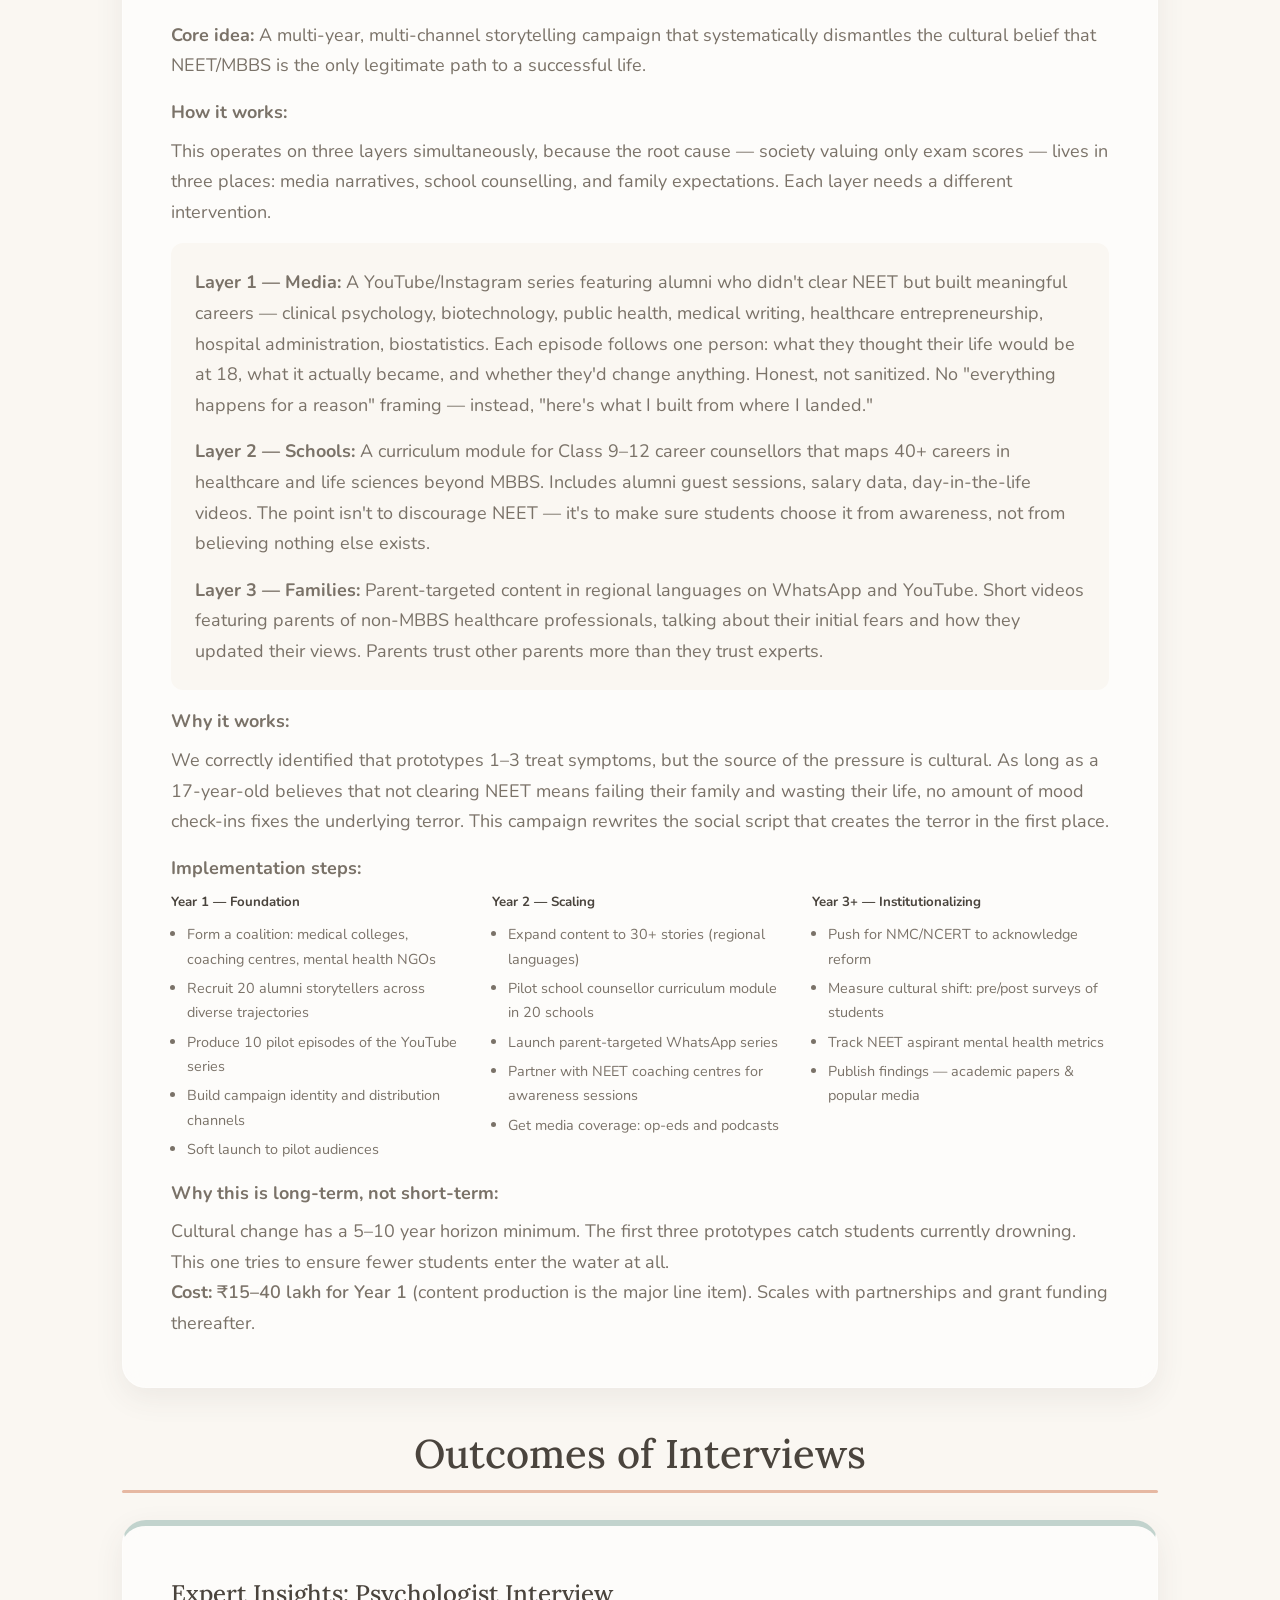
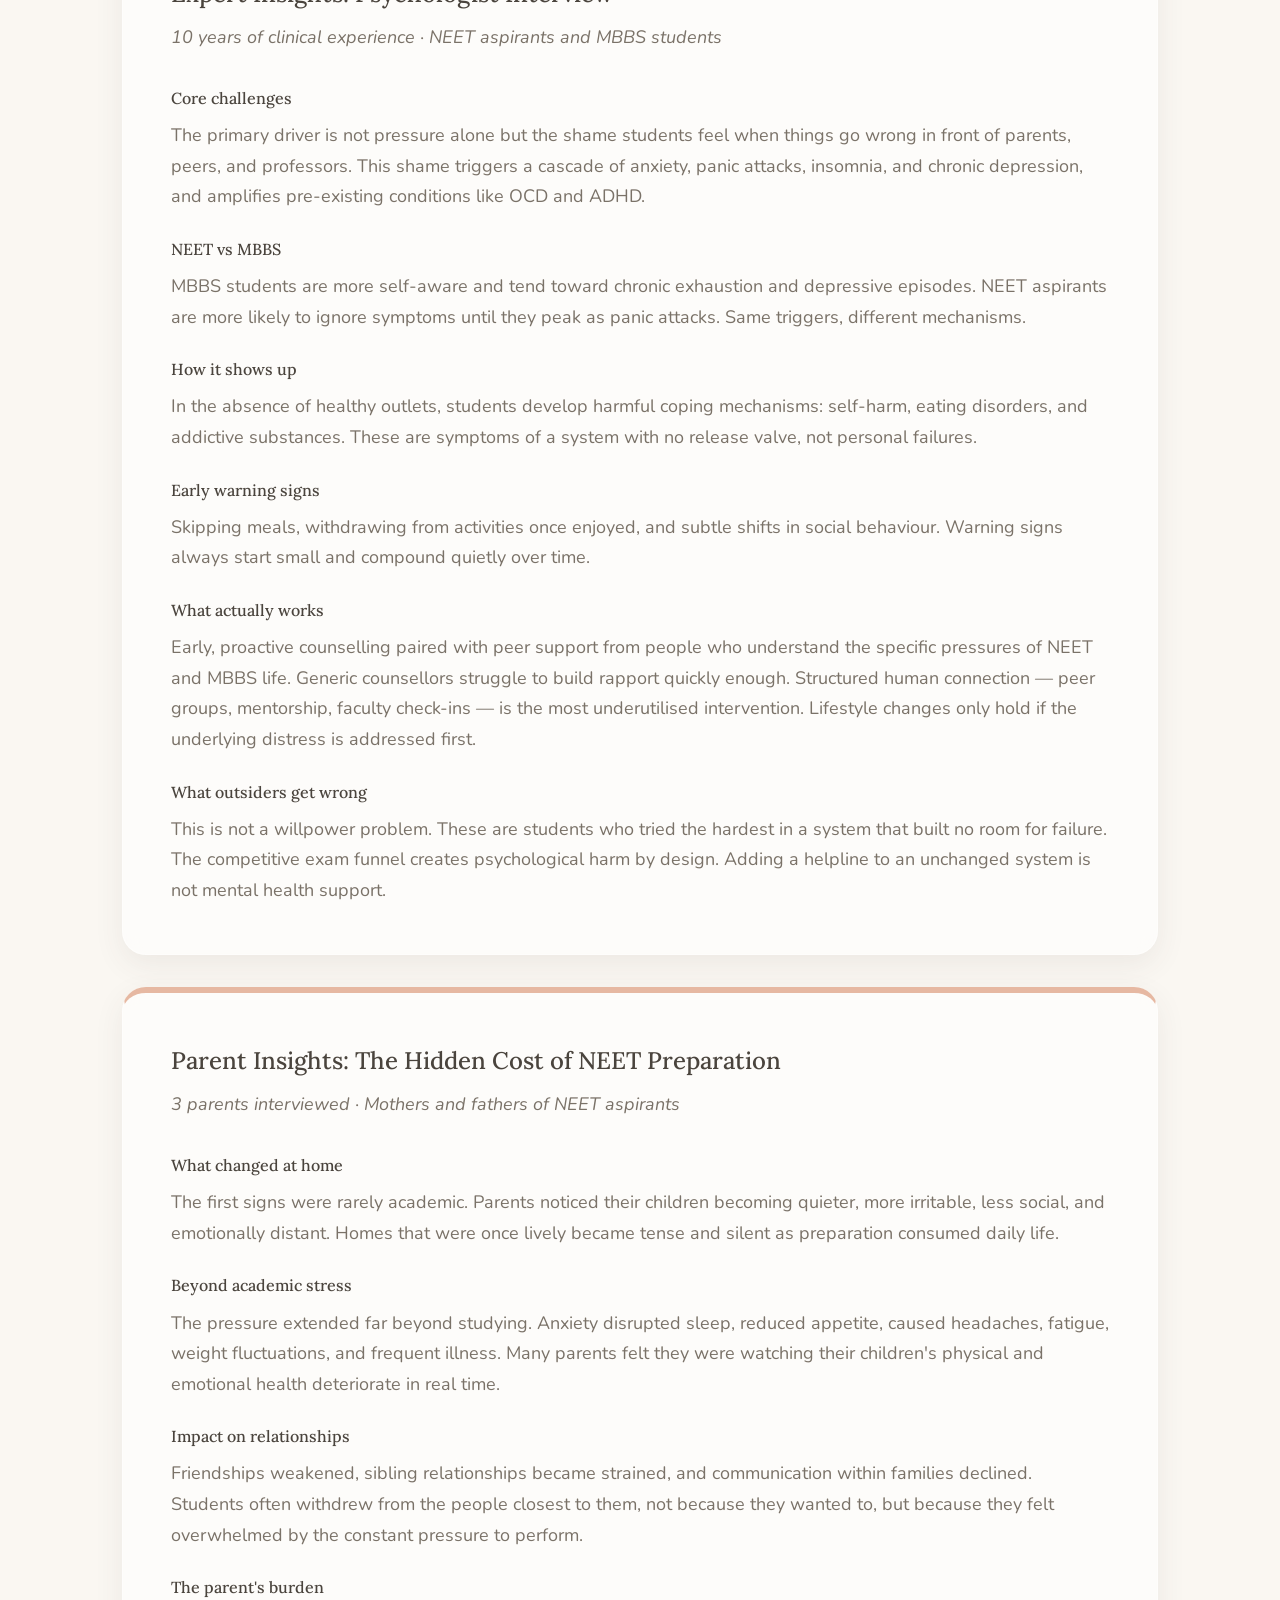
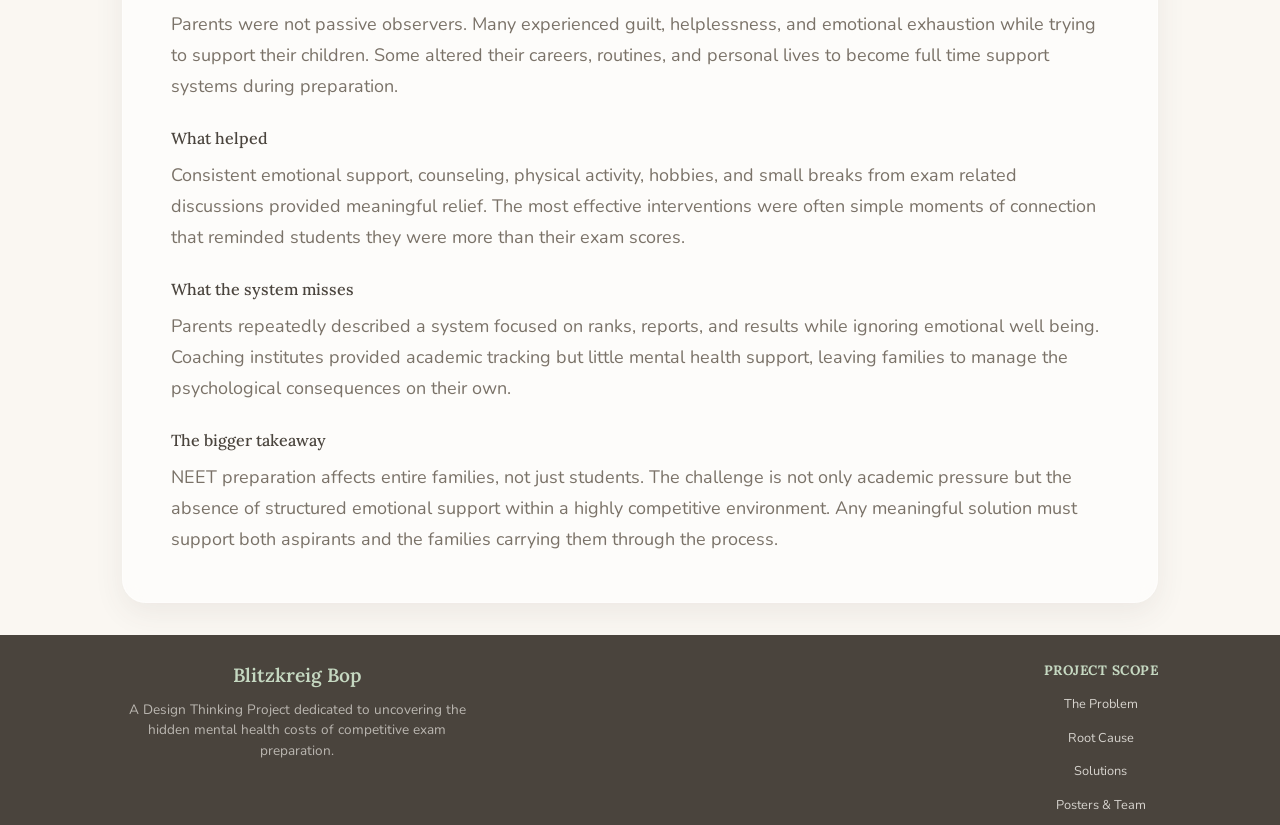
==== commit d3abe627: "Remove Awareness Posters section and update links Removed the Awareness Posters section and updated " ====
--- a/index.html
+++ b/index.html
@@ -17,10 +17,8 @@
                 <li><a href="#root-cause">Root Cause</a></li>
                 <li><a href="#ideas">Ideation</a></li>
                 <li><a href="#prototype">Prototypes</a></li>
-                <li><a href="#awareness">Awareness Posters</a></li>
                 <li><a href="#outcomes">Outcomes of Interviews</a></li>
-                <li><a href="#final-poster">Final Poster</a></li>
-                <li><a href="#acknowledgments">Acknowledgments</a></li>
+                <li><a href="posters.html">Posters & Acknowledgments</a></li>
             </ul>
         </div>
     </nav>
@@ -182,9 +180,11 @@
         </div>
     </section>
 
-    <section id="hmw" class="container reveal">
-        <div class="hmw-statement">
-            "How might we create a low-friction, stigma-free system for institutions to detect early warning signs of emotional distress in students, integrating it seamlessly into their daily routine?"
+    <section id="hmw" class="reveal">
+        <div class="container">
+            <div class="hmw-statement">
+                "How might we create a low-friction, stigma-free system for institutions to detect early warning signs of emotional distress in students, integrating it seamlessly into their daily routine?"
+            </div>
         </div>
     </section>
 
@@ -194,7 +194,7 @@
             <p style="margin-bottom: 3rem; max-width: 600px; margin-left: auto; margin-right: auto; color: var(--text-color);">We generated 540 distinct solutions across 5 "How Might We" statements through 6 rounds of rapid brainstorming. Click below to view the synthesis of these ideas into our Top 10 Core Solutions.</p>
             
             <a href="ideation.html" style="display: inline-block; background-color: var(--pastel-sage); color: var(--text-color); font-weight: bold; font-size: 1.2rem; padding: 1rem 3rem; border-radius: 50px; text-decoration: none; box-shadow: 0 4px 15px rgba(0,0,0,0.1); transition: transform 0.3s ease;">
-                View 540-Idea Brainstorming Process →
+                View 540-Idea Brainstorming Process (Click Me) →
             </a>
         </div>
     </section>
@@ -337,37 +337,6 @@
         </div>
     </section>
 
-    <section id="awareness" class="container reveal">
-        <h2 style="text-align: center; width: 100%; margin-bottom: 3rem;">Awareness Posters</h2>
-        <div class="poster-slider-container" id="posterSlider">
-            <div class="poster-slider-wrapper">
-                <div class="poster-slide"><img src="assets/poster-1.png" alt="Mental Health Matters"></div>
-                <div class="poster-slide"><img src="assets/poster-2.png" alt="Tips for Mental Health"></div>
-                <div class="poster-slide"><img src="assets/poster-3.png" alt="Healthy Habits"></div>
-                <div class="poster-slide"><img src="assets/poster-4.png" alt="Hobbies to reduce Anxiety"></div>
-                <div class="poster-slide"><img src="assets/poster-5.png" alt="It's okay to not be okay"></div>
-                <div class="poster-slide"><img src="assets/poster-6.png" alt="Mental Health Plants"></div>
-                <div class="poster-slide"><img src="assets/poster-7.jpg" alt="Take Care of your Mind"></div>
-                <div class="poster-slide"><img src="assets/poster-8.png" alt="Break the Silence"></div>
-                <div class="poster-slide"><img src="assets/poster-9.png" alt="It's really not a big deal"></div>
-                <div class="poster-slide"><img src="assets/poster-10.png" alt="Mental Health Affects"></div>
-            </div>
-            <button class="poster-btn poster-prev-btn">←</button>
-            <button class="poster-btn poster-next-btn">→</button>
-            <div class="poster-dots">
-                <span class="poster-dot active" onclick="currentPoster(0)"></span>
-                <span class="poster-dot" onclick="currentPoster(1)"></span>
-                <span class="poster-dot" onclick="currentPoster(2)"></span>
-                <span class="poster-dot" onclick="currentPoster(3)"></span>
-                <span class="poster-dot" onclick="currentPoster(4)"></span>
-                <span class="poster-dot" onclick="currentPoster(5)"></span>
-                <span class="poster-dot" onclick="currentPoster(6)"></span>
-                <span class="poster-dot" onclick="currentPoster(7)"></span>
-                <span class="poster-dot" onclick="currentPoster(8)"></span>
-                <span class="poster-dot" onclick="currentPoster(9)"></span>
-            </div>
-        </div>
-    </section>
 
     <section id="outcomes" class="container reveal">
         <h2 style="text-align: center; width: 100%; margin-bottom: 2rem;">Outcomes of Interviews</h2>
@@ -393,75 +362,51 @@
             <h4 style="margin-bottom: 0.5rem;">What outsiders get wrong</h4>
             <p>This is not a willpower problem. These are students who tried the hardest in a system that built no room for failure. The competitive exam funnel creates psychological harm by design. Adding a helpline to an unchanged system is not mental health support.</p>
         </div>
-    </section>
-
-    <section id="final-poster" class="bg-sage reveal">
-        <div class="container" style="text-align: center; padding: 4rem 0;">
-            <h2 style="margin-bottom: 3rem;">Final Poster</h2>
-            <img src="assets/final-poster.png" alt="Final Design Thinking Project Poster" style="max-width: 100%; height: auto; border-radius: 12px; box-shadow: 0 10px 30px var(--shadow-color);">
-        </div>
-    </section>
-
-    <section id="acknowledgments" class="container reveal" style="padding-bottom: 6rem;">
-        <h2 style="text-align: center; width: 100%; margin-bottom: 3rem;">Acknowledgments & Work</h2>
         
-        <div class="slider-container">
-            <div class="slider-wrapper">
-                <div class="slide active">
-                    <div class="slide-content card">
-                        <h3>Website — Advait</h3>
-                        <p>This website serves as the central repository for our design thinking project. It brings together research findings, empathy insights, ideation outputs, and proposed solutions into a single accessible platform — documenting our end-to-end process from problem discovery to prototyping.</p>
-                    </div>
-                </div>
-                <div class="slide">
-                    <div class="slide-content card">
-                        <h3>Solution Poster — Aditi</h3>
-                        <p>A visually structured poster presenting the top solutions our team converged on — including peer support networks, structured mental health check-ins, and faculty sensitisation programs. Each solution is mapped to the specific pain points uncovered during the empathy phase.</p>
-                    </div>
-                </div>
-                <div class="slide">
-                    <div class="slide-content card">
-                        <h3>Problem Poster, Empathy & Journey Maps, Root Cause Analysis — Satwika</h3>
-                        <p>Covers the problem poster articulating the core challenge — extreme academic pressure, isolation, and lack of institutional support. Empathy and journey maps track the emotional arc of students across exam preparation cycles, while the root cause analysis traces systemic contributors to mental health decline in NEET and MBBS contexts.</p>
-                    </div>
-                </div>
-                <div class="slide">
-                    <div class="slide-content card">
-                        <h3>Awareness Posters — Aniruddh & Kulsum</h3>
-                        <p>A series of awareness posters designed to surface the mental health crisis among medical students to a broader audience — peers, faculty, and institutions. The posters translate data and lived experiences into compelling visual narratives that prompt acknowledgment and action.</p>
-                    </div>
-                </div>
-                <div class="slide">
-                    <div class="slide-content card">
-                        <h3>Prototype — Tanya</h3>
-                        <p>An interactive prototype demonstrating how our primary solution would function in a real setting. It simulates key touchpoints such as anonymous help-seeking, peer matching, or faculty reporting pathways — focusing on usability and the student experience.</p>
-                    </div>
-                </div>
-                <div class="slide">
-                    <div class="slide-content card">
-                        <h3>Top Solutions — Keerthana</h3>
-                        <p>A curated presentation of the highest-impact solutions shortlisted through structured ideation and feasibility assessment. Each solution is evaluated against desirability, viability, and implementability — offering institutions a prioritised roadmap for improving student mental health support.</p>
-                    </div>
-                </div>
-            </div>
-            
-            <div class="slider-controls">
-                <button class="slider-btn prev-btn">←</button>
-                <div class="slider-dots">
-                    <span class="dot active" onclick="currentSlide(0)"></span>
-                    <span class="dot" onclick="currentSlide(1)"></span>
-                    <span class="dot" onclick="currentSlide(2)"></span>
-                    <span class="dot" onclick="currentSlide(3)"></span>
-                    <span class="dot" onclick="currentSlide(4)"></span>
-                    <span class="dot" onclick="currentSlide(5)"></span>
-                </div>
-                <button class="slider-btn next-btn">→</button>
-            </div>
-        </div>
-    </section>
-
-    <footer style="text-align: center; padding: 2rem; background-color: var(--text-color); color: var(--bg-color);">
-        <p style="color: var(--bg-color); opacity: 0.8; margin: 0; font-size: 0.9rem;">Blitzkreig Bop &copy; Design Thinking Project</p>
+        <div class="card" style="border-top: 6px solid var(--pastel-peach); margin-bottom: 2rem;">
+            <h3 style="font-size: 1.5rem; margin-bottom: 0.5rem; color: var(--text-color);">Parent Insights: The Hidden Cost of NEET Preparation</h3>
+            <p style="color: var(--text-light); margin-bottom: 2rem;"><em>3 parents interviewed &middot; Mothers and fathers of NEET aspirants</em></p>
+            
+            <h4 style="margin-bottom: 0.5rem;">What changed at home</h4>
+            <p style="margin-bottom: 1.5rem;">The first signs were rarely academic. Parents noticed their children becoming quieter, more irritable, less social, and emotionally distant. Homes that were once lively became tense and silent as preparation consumed daily life.</p>
+
+            <h4 style="margin-bottom: 0.5rem;">Beyond academic stress</h4>
+            <p style="margin-bottom: 1.5rem;">The pressure extended far beyond studying. Anxiety disrupted sleep, reduced appetite, caused headaches, fatigue, weight fluctuations, and frequent illness. Many parents felt they were watching their children's physical and emotional health deteriorate in real time.</p>
+
+            <h4 style="margin-bottom: 0.5rem;">Impact on relationships</h4>
+            <p style="margin-bottom: 1.5rem;">Friendships weakened, sibling relationships became strained, and communication within families declined. Students often withdrew from the people closest to them, not because they wanted to, but because they felt overwhelmed by the constant pressure to perform.</p>
+
+            <h4 style="margin-bottom: 0.5rem;">The parent's burden</h4>
+            <p style="margin-bottom: 1.5rem;">Parents were not passive observers. Many experienced guilt, helplessness, and emotional exhaustion while trying to support their children. Some altered their careers, routines, and personal lives to become full time support systems during preparation.</p>
+
+            <h4 style="margin-bottom: 0.5rem;">What helped</h4>
+            <p style="margin-bottom: 1.5rem;">Consistent emotional support, counseling, physical activity, hobbies, and small breaks from exam related discussions provided meaningful relief. The most effective interventions were often simple moments of connection that reminded students they were more than their exam scores.</p>
+
+            <h4 style="margin-bottom: 0.5rem;">What the system misses</h4>
+            <p style="margin-bottom: 1.5rem;">Parents repeatedly described a system focused on ranks, reports, and results while ignoring emotional well being. Coaching institutes provided academic tracking but little mental health support, leaving families to manage the psychological consequences on their own.</p>
+
+            <h4 style="margin-bottom: 0.5rem;">The bigger takeaway</h4>
+            <p>NEET preparation affects entire families, not just students. The challenge is not only academic pressure but the absence of structured emotional support within a highly competitive environment. Any meaningful solution must support both aspirants and the families carrying them through the process.</p>
+        </div>
+    </section>
+
+
+    <footer class="site-footer">
+        <div class="container footer-content">
+            <div class="footer-brand">
+                <span class="footer-logo">Blitzkreig Bop</span>
+                <p>A Design Thinking Project dedicated to uncovering the hidden mental health costs of competitive exam preparation.</p>
+            </div>
+            <div class="footer-links">
+                <h4 class="footer-heading">Project Scope</h4>
+                <ul>
+                    <li><a href="index.html#problem">The Problem</a></li>
+                    <li><a href="index.html#root-cause">Root Cause</a></li>
+                    <li><a href="index.html#prototype">Solutions</a></li>
+                    <li><a href="posters.html">Posters & Team</a></li>
+                </ul>
+            </div>
+        </div>
     </footer>
 
     <script>
@@ -480,77 +425,6 @@
         window.addEventListener("scroll", reveal);
         // Trigger once on load
         reveal();
-
-        // Slider logic
-        let slideIndex = 0;
-        const slides = document.querySelectorAll('.slide');
-        const dots = document.querySelectorAll('.dot');
-        const prevBtn = document.querySelector('.prev-btn');
-        const nextBtn = document.querySelector('.next-btn');
-
-        function showSlide(n) {
-            slides.forEach(s => s.classList.remove('active'));
-            dots.forEach(d => d.classList.remove('active'));
-            
-            slideIndex = n;
-            if (slideIndex >= slides.length) slideIndex = 0;
-            if (slideIndex < 0) slideIndex = slides.length - 1;
-            
-            slides[slideIndex].classList.add('active');
-            dots[slideIndex].classList.add('active');
-        }
-
-        function nextSlide() { showSlide(slideIndex + 1); }
-        function prevSlide() { showSlide(slideIndex - 1); }
-        function currentSlide(n) { showSlide(n); }
-
-        nextBtn.addEventListener('click', nextSlide);
-        prevBtn.addEventListener('click', prevSlide);
-
-        // Poster Slider logic
-        let posterIndex = 0;
-        const posterSlides = document.querySelectorAll('.poster-slide');
-        const posterDots = document.querySelectorAll('.poster-dot');
-        const posterPrevBtn = document.querySelector('.poster-prev-btn');
-        const posterNextBtn = document.querySelector('.poster-next-btn');
-        const posterWrapper = document.querySelector('.poster-slider-wrapper');
-
-        function showPoster(n) {
-            posterDots.forEach(d => d.classList.remove('active'));
-            
-            posterIndex = n;
-            if (posterIndex >= posterSlides.length) posterIndex = 0;
-            if (posterIndex < 0) posterIndex = posterSlides.length - 1;
-            
-            posterWrapper.style.transform = `translateX(-${posterIndex * 100}%)`;
-            posterDots[posterIndex].classList.add('active');
-        }
-
-        function nextPoster() { showPoster(posterIndex + 1); }
-        function prevPoster() { showPoster(posterIndex - 1); }
-        function currentPoster(n) { showPoster(n); }
-
-        posterNextBtn.addEventListener('click', nextPoster);
-        posterPrevBtn.addEventListener('click', prevPoster);
-
-        // Swipe support for poster slider
-        let touchstartX = 0;
-        let touchendX = 0;
-        const posterContainer = document.getElementById('posterSlider');
-
-        posterContainer.addEventListener('touchstart', e => {
-            touchstartX = e.changedTouches[0].screenX;
-        }, {passive: true});
-
-        posterContainer.addEventListener('touchend', e => {
-            touchendX = e.changedTouches[0].screenX;
-            handleGesture();
-        }, {passive: true});
-
-        function handleGesture() {
-            if (touchendX < touchstartX - 50) nextPoster();
-            if (touchendX > touchstartX + 50) prevPoster();
-        }
     </script>
 </body>
 </html>
--- a/styles.css
+++ b/styles.css
@@ -113,7 +113,7 @@
 h1 {
   font-size: 3.5rem;
   line-height: 1.2;
-  margin-bottom: 1.5rem;
+  margin-bottom: 0;
 }
 
 h2 {
@@ -136,7 +136,7 @@
 
 p {
   font-size: 1.125rem;
-  margin-bottom: 1.5rem;
+  margin-bottom: 0;
   color: var(--text-light);
 }
 
@@ -252,11 +252,11 @@
 
 /* How Might We */
 .hmw-statement {
-  font-size: 2rem;
+  font-size: 1.5rem;
   font-family: var(--font-heading);
   text-align: center;
   color: var(--text-color);
-  padding: 4rem 2rem;
+  padding: 3rem 2rem;
   background-color: var(--pastel-sage);
   border-radius: 24px;
   box-shadow: inset 0 0 20px rgba(255, 255, 255, 0.5), 0 10px 30px var(--shadow-color);
@@ -475,7 +475,7 @@
 .slide-content h3 {
   color: var(--text-color);
   font-size: 1.8rem;
-  margin-bottom: 1.5rem;
+  margin-bottom: 0;
 }
 
 .slider-controls {
@@ -649,3 +649,71 @@
     padding: 2rem 1.5rem;
   }
 }
+/* Footer Styles */
+.site-footer {
+  background-color: var(--text-color);
+  color: var(--bg-color);
+  padding: 1.5rem 0 0;
+  margin-top: 2rem;
+}
+
+.footer-content {
+  display: flex;
+  justify-content: space-between;
+  flex-wrap: wrap;
+  gap: 1.5rem;
+  margin-bottom: 0;
+}
+
+.footer-brand {
+  max-width: 350px;
+}
+
+.footer-logo {
+  font-family: var(--font-heading);
+  font-size: 1.2rem;
+  font-weight: 600;
+  color: var(--pastel-sage);
+  display: block;
+  margin-bottom: 0.5rem;
+}
+
+.footer-brand p {
+  font-size: 0.85rem;
+  color: rgba(250, 247, 242, 0.8);
+  line-height: 1.5;
+  margin: 0;
+}
+
+.footer-links .footer-heading {
+  font-size: 0.85rem;
+  font-weight: 700;
+  color: var(--pastel-sage);
+  margin-bottom: 0.5rem;
+  text-transform: uppercase;
+  letter-spacing: 0.5px;
+}
+
+.footer-links ul {
+  list-style: none;
+  padding: 0;
+  margin: 0;
+}
+
+.footer-links ul li {
+  margin-bottom: 0.4rem;
+}
+
+.footer-links ul a {
+  text-decoration: none;
+  color: rgba(250, 247, 242, 0.8);
+  font-size: 0.8rem;
+  transition: color 0.2s ease;
+}
+
+.footer-links ul a:hover {
+  color: white;
+}
+
+
+
